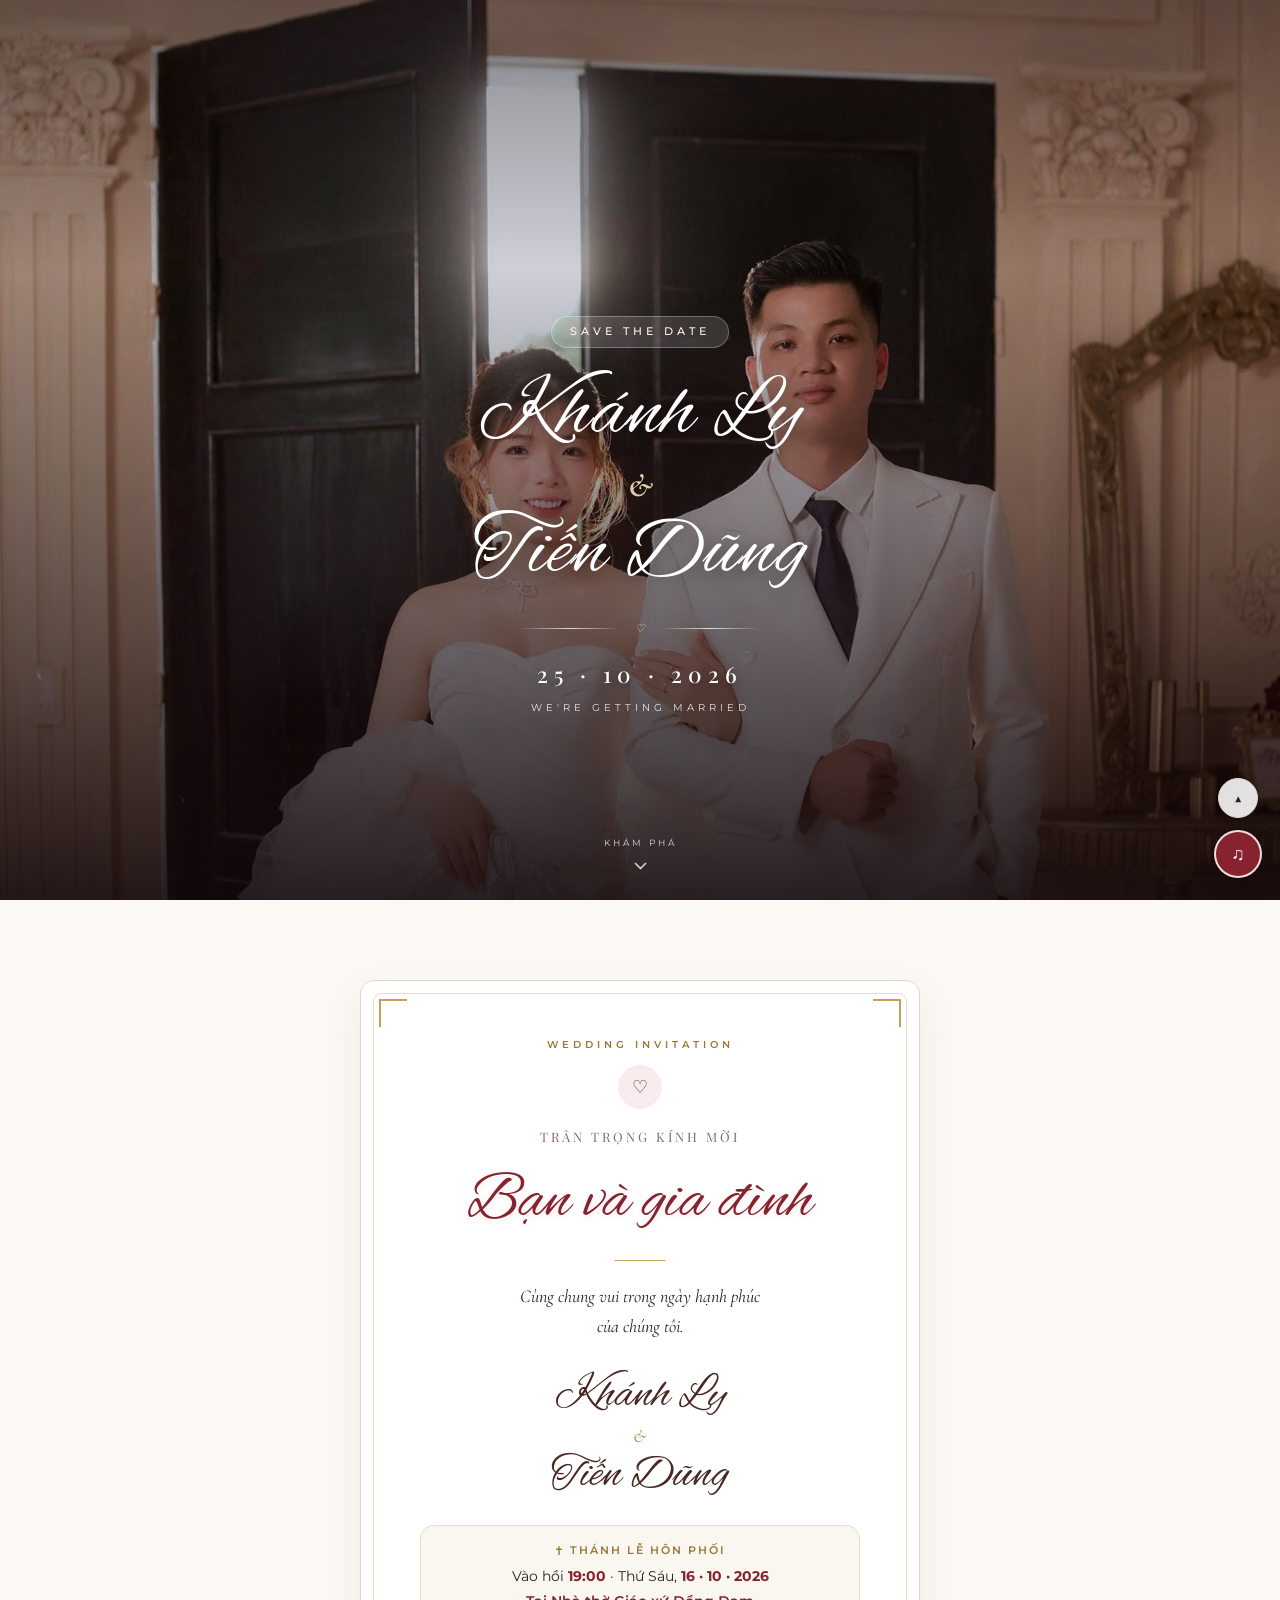
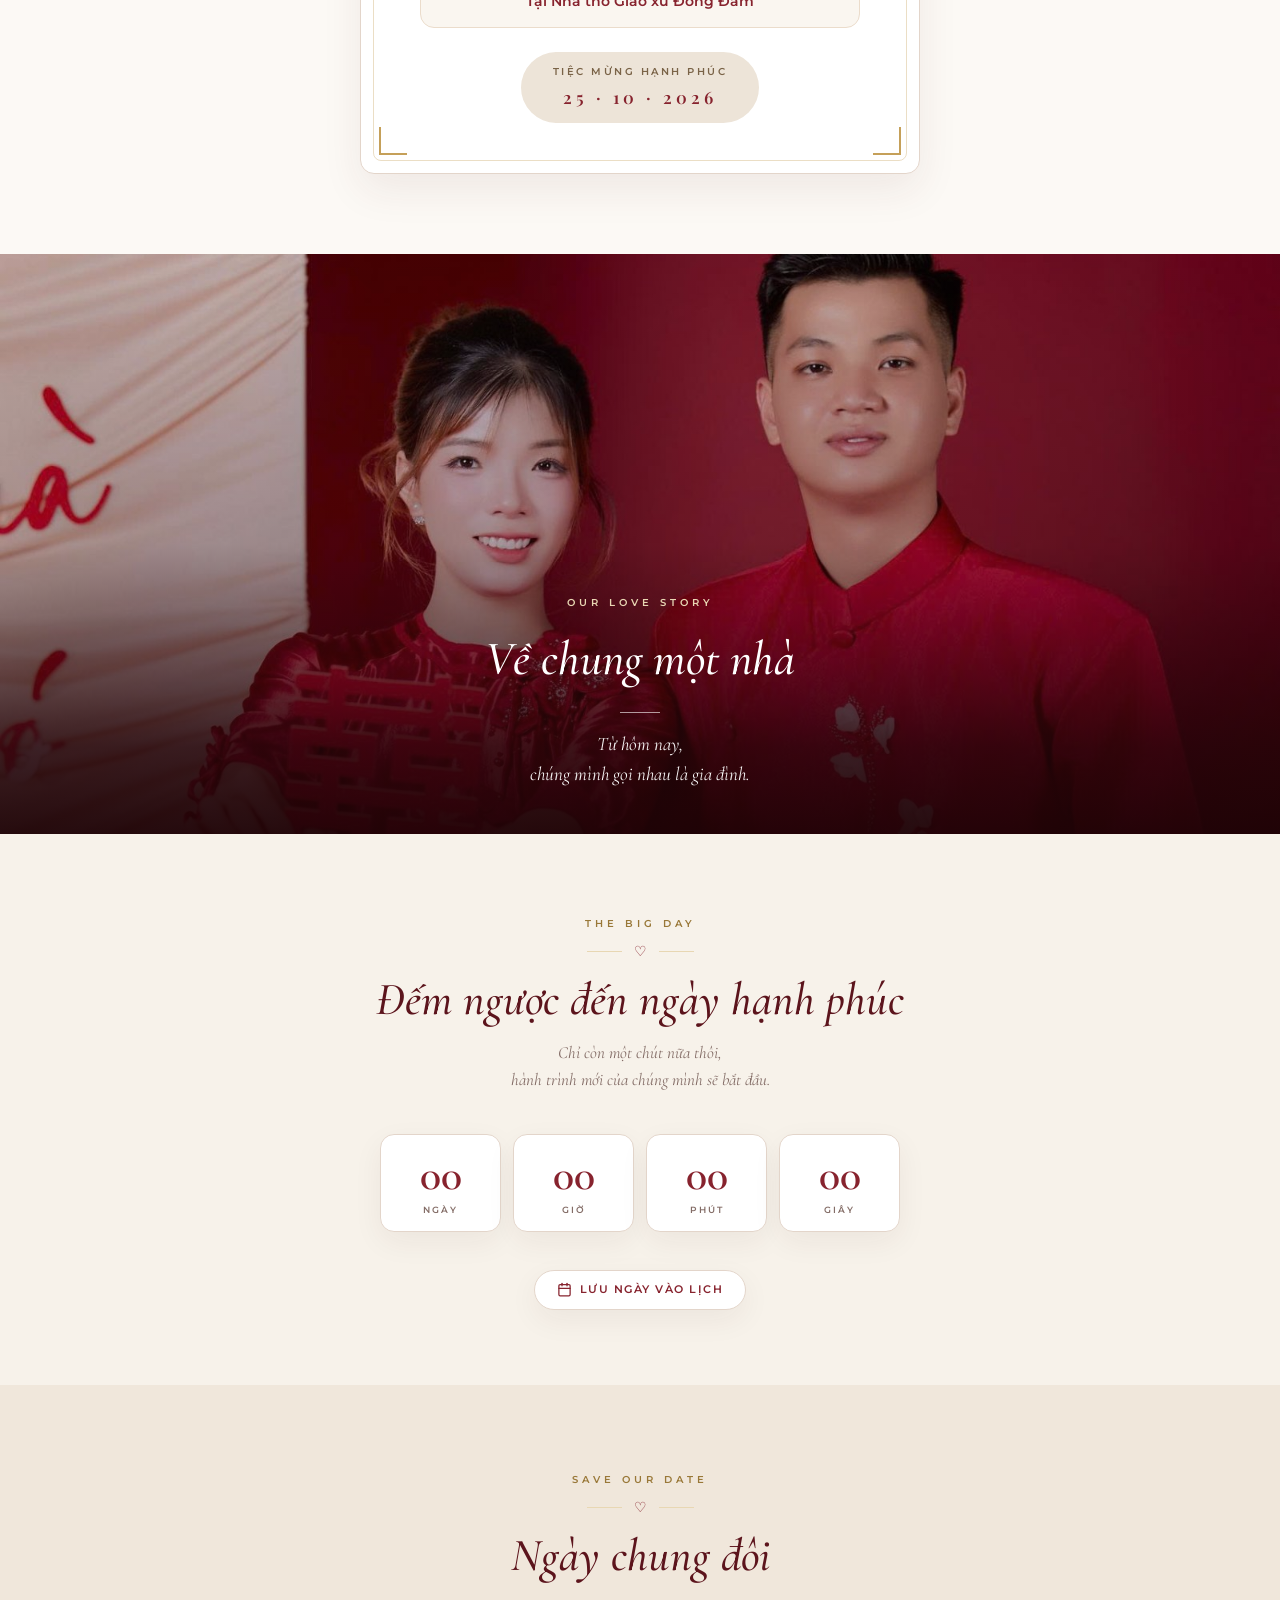
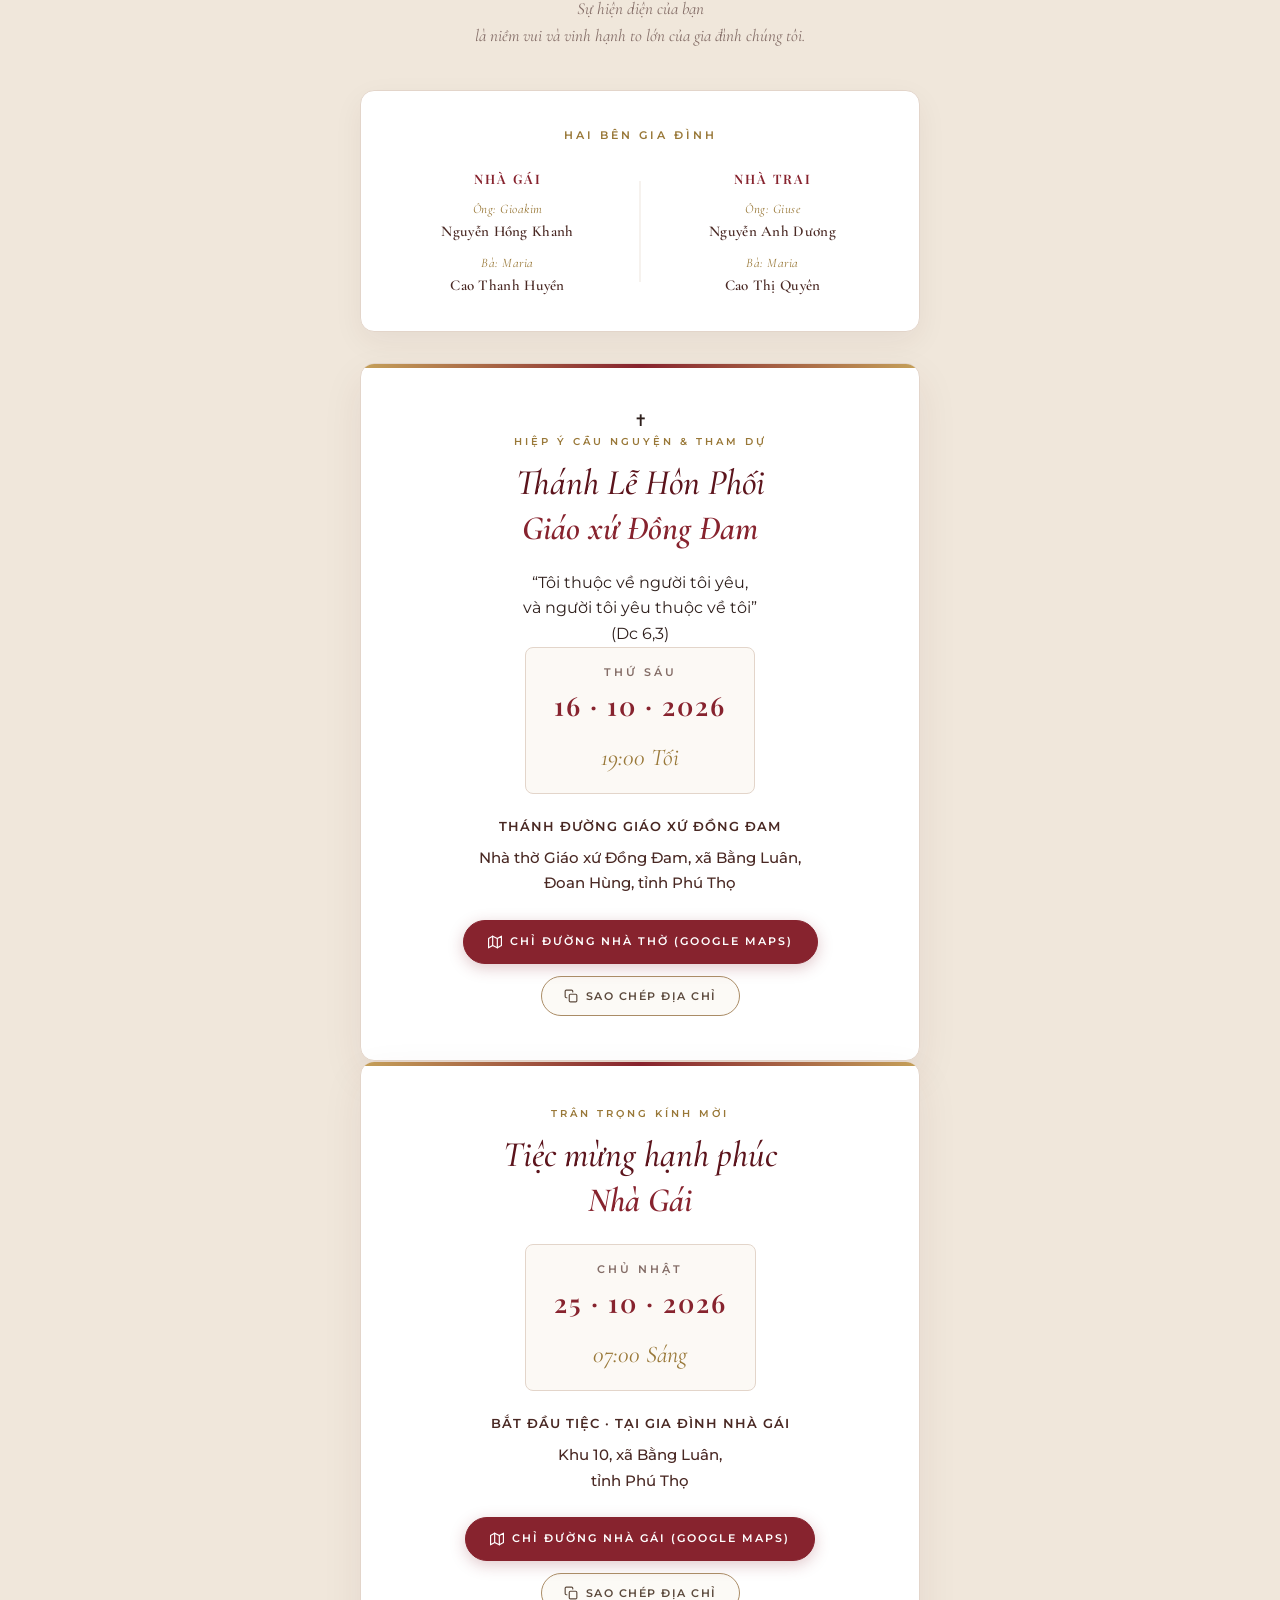
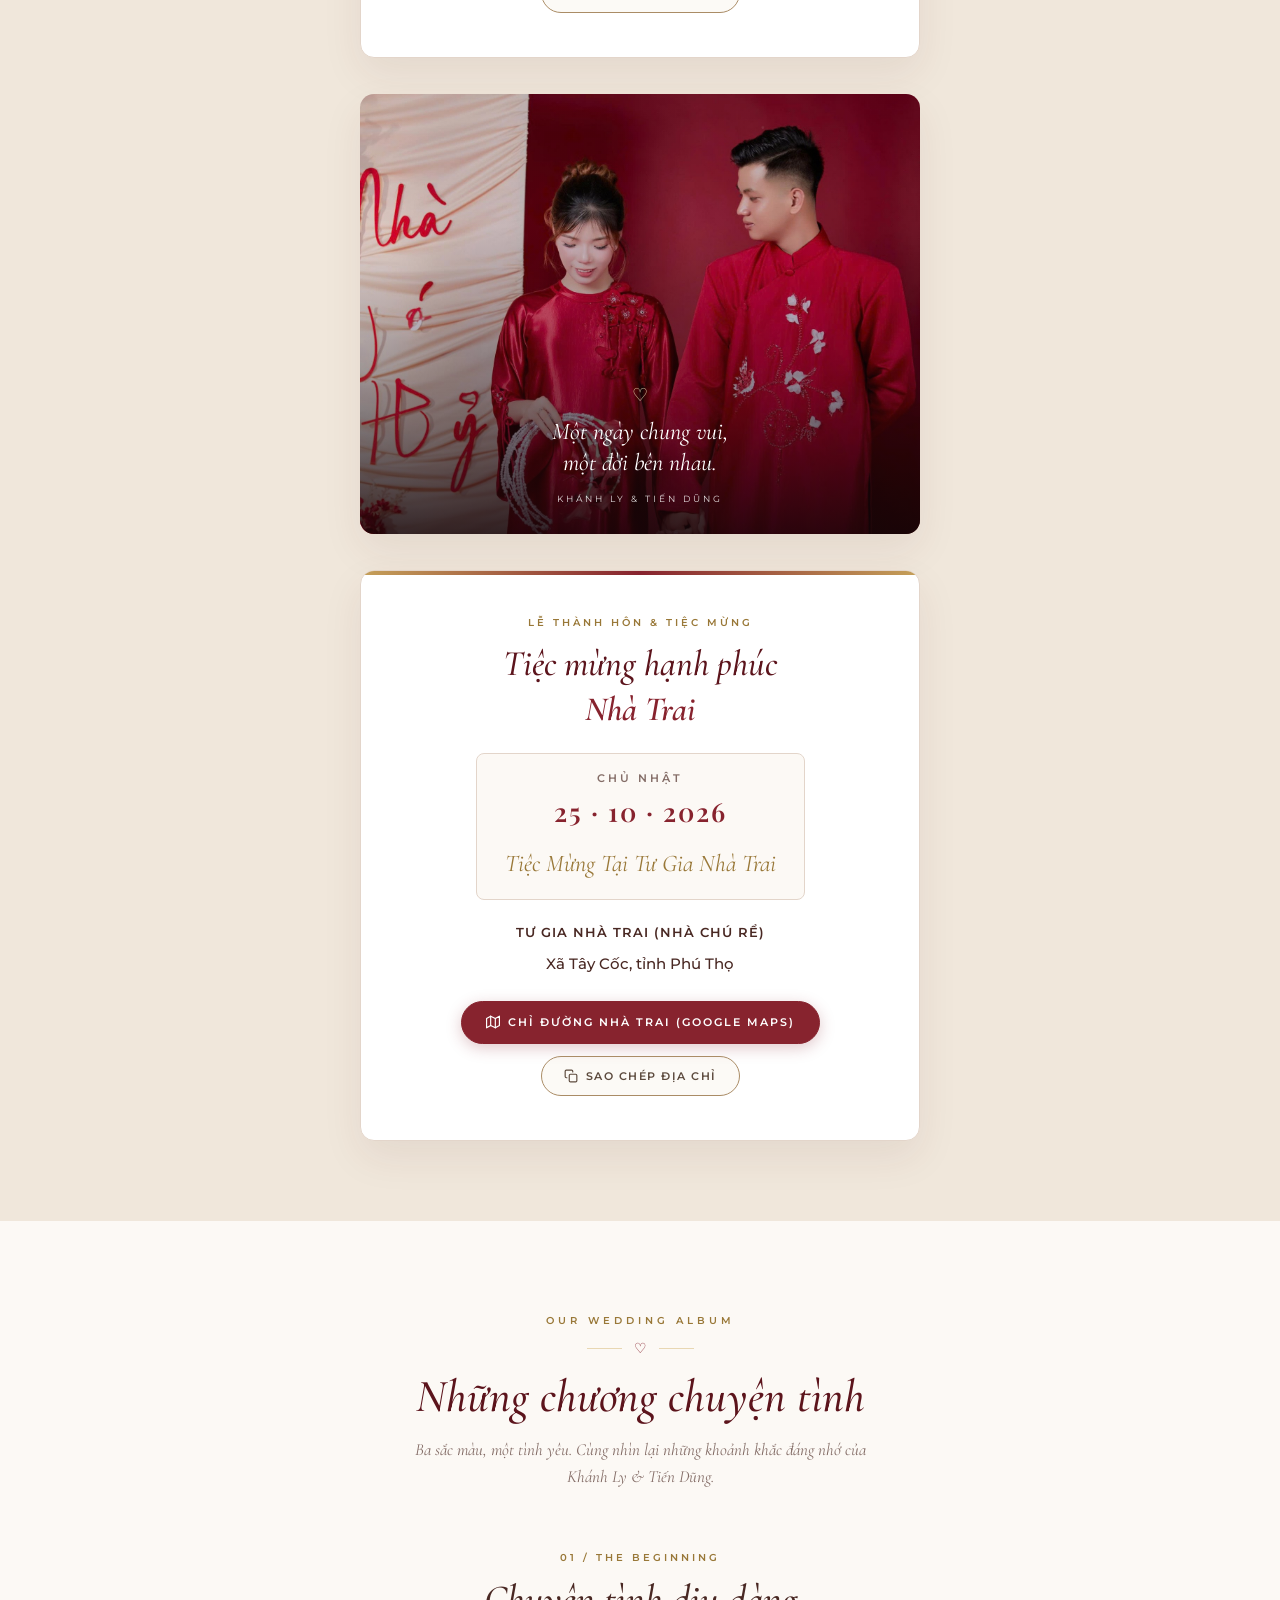
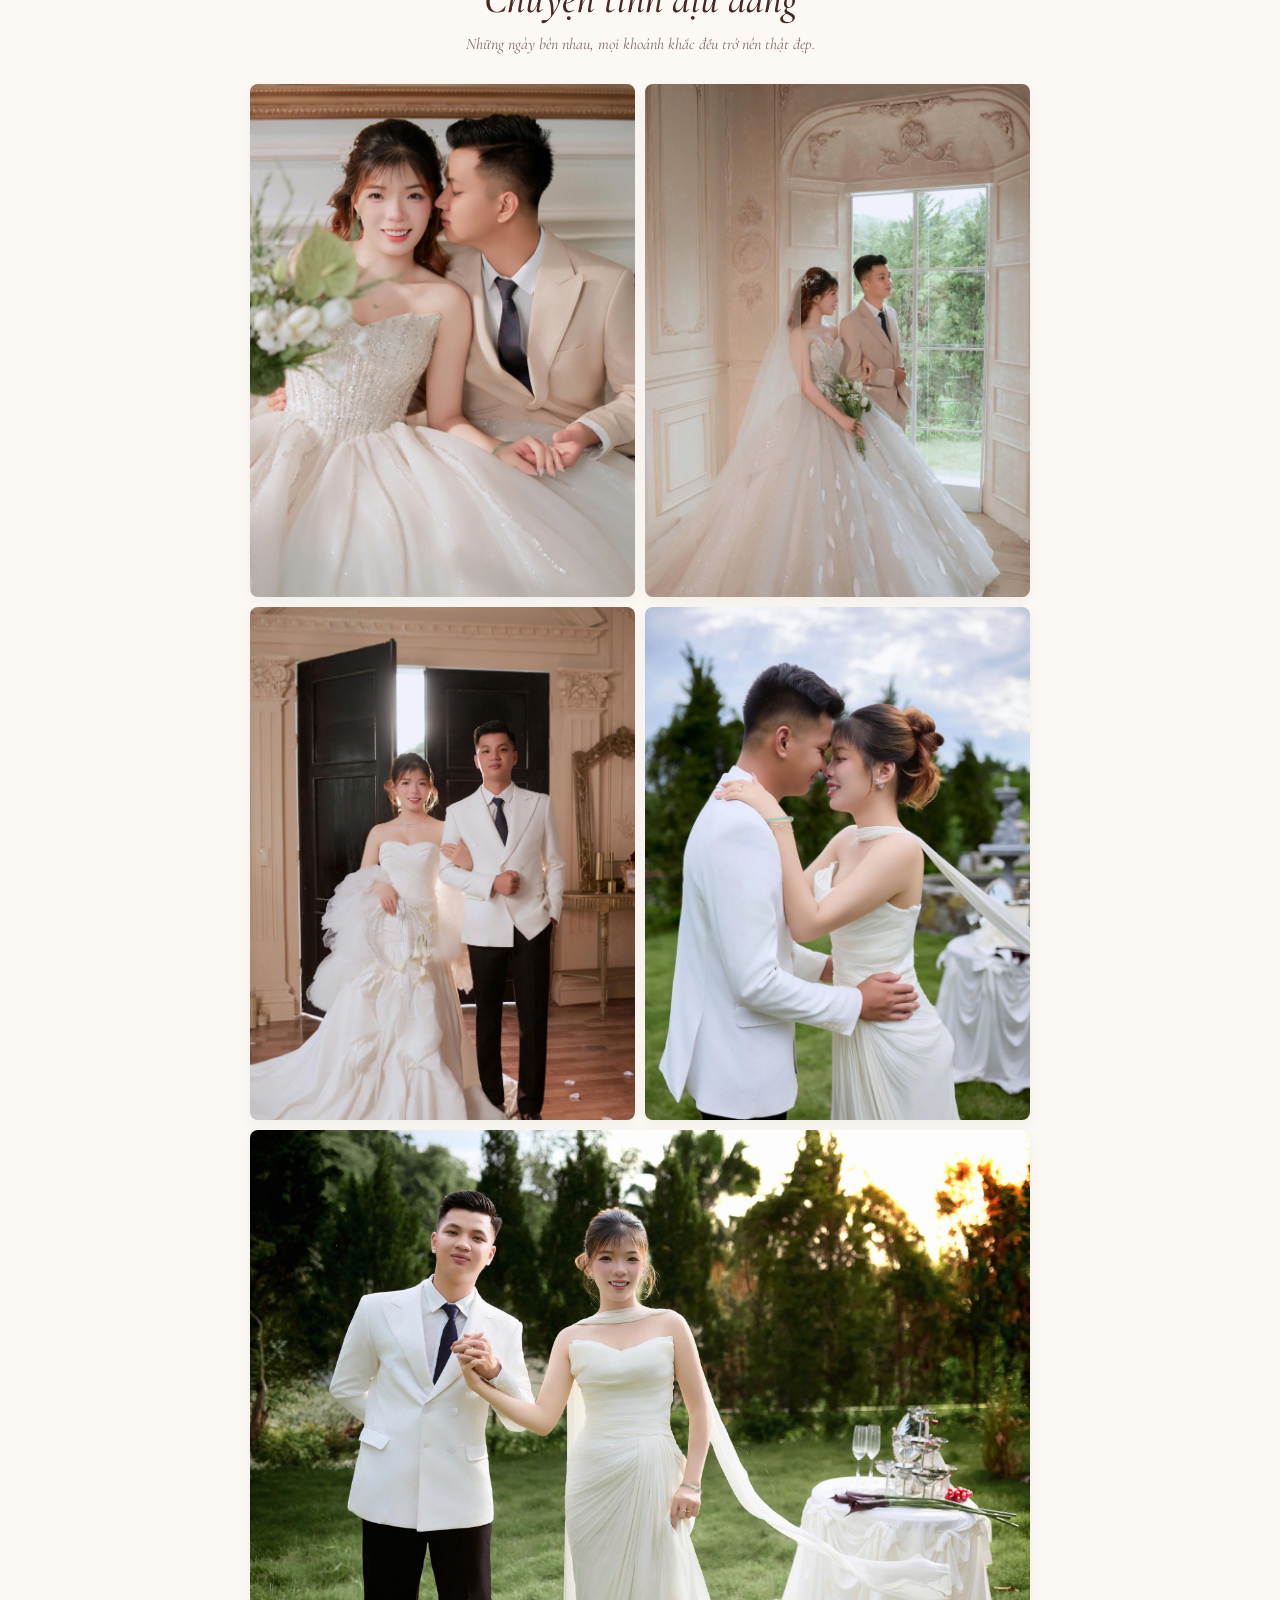
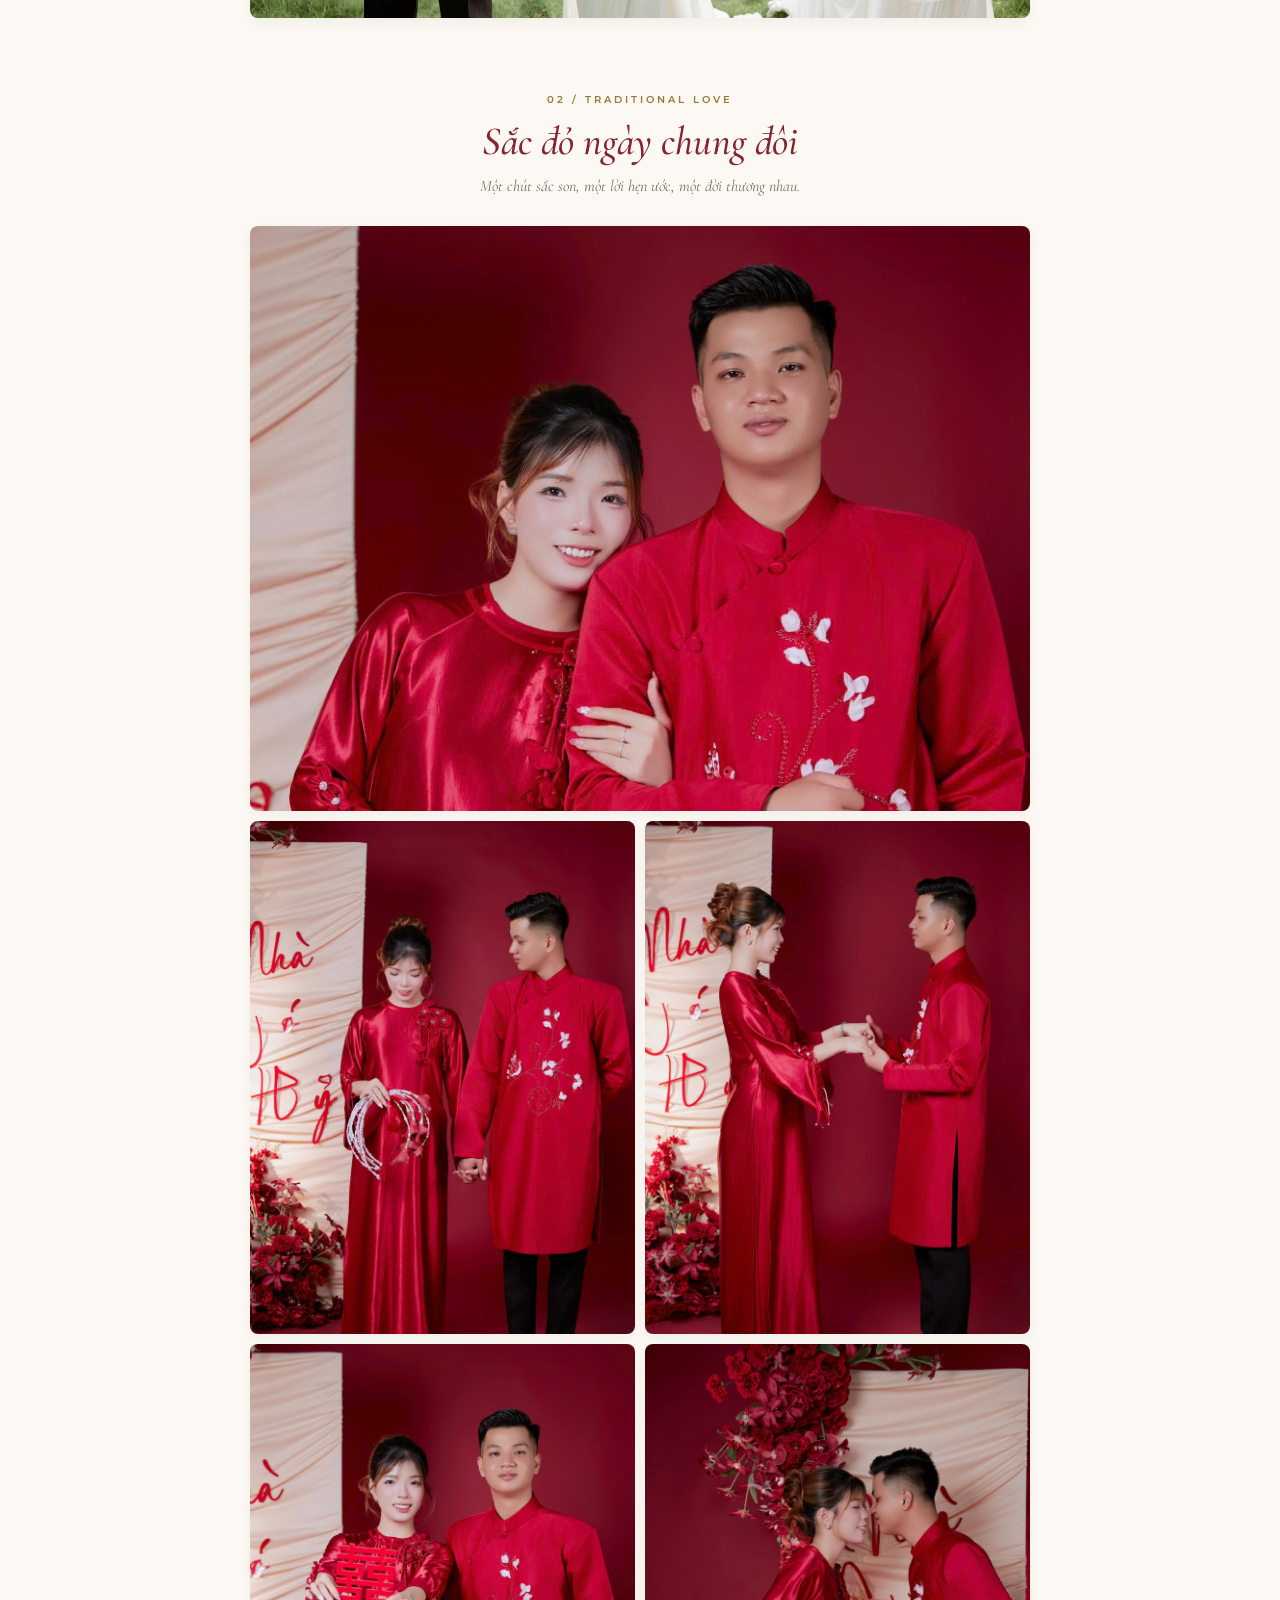
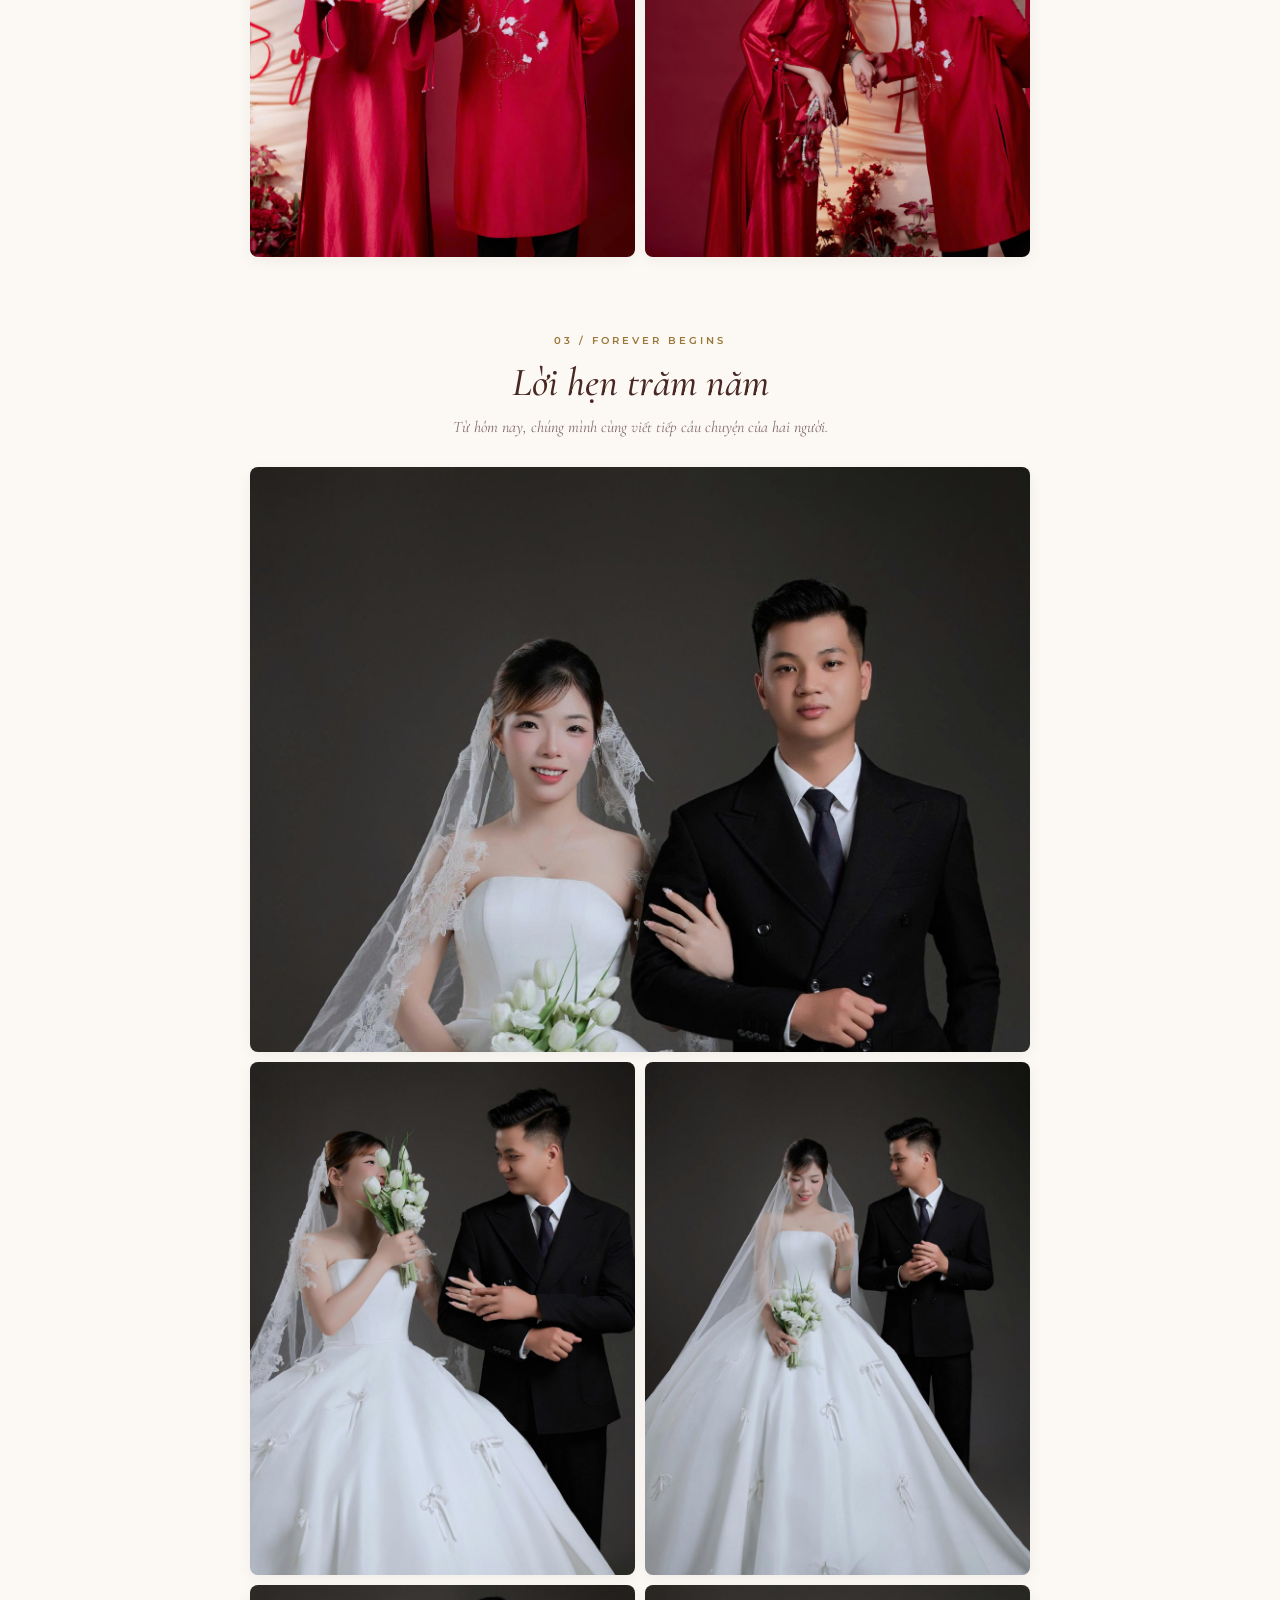
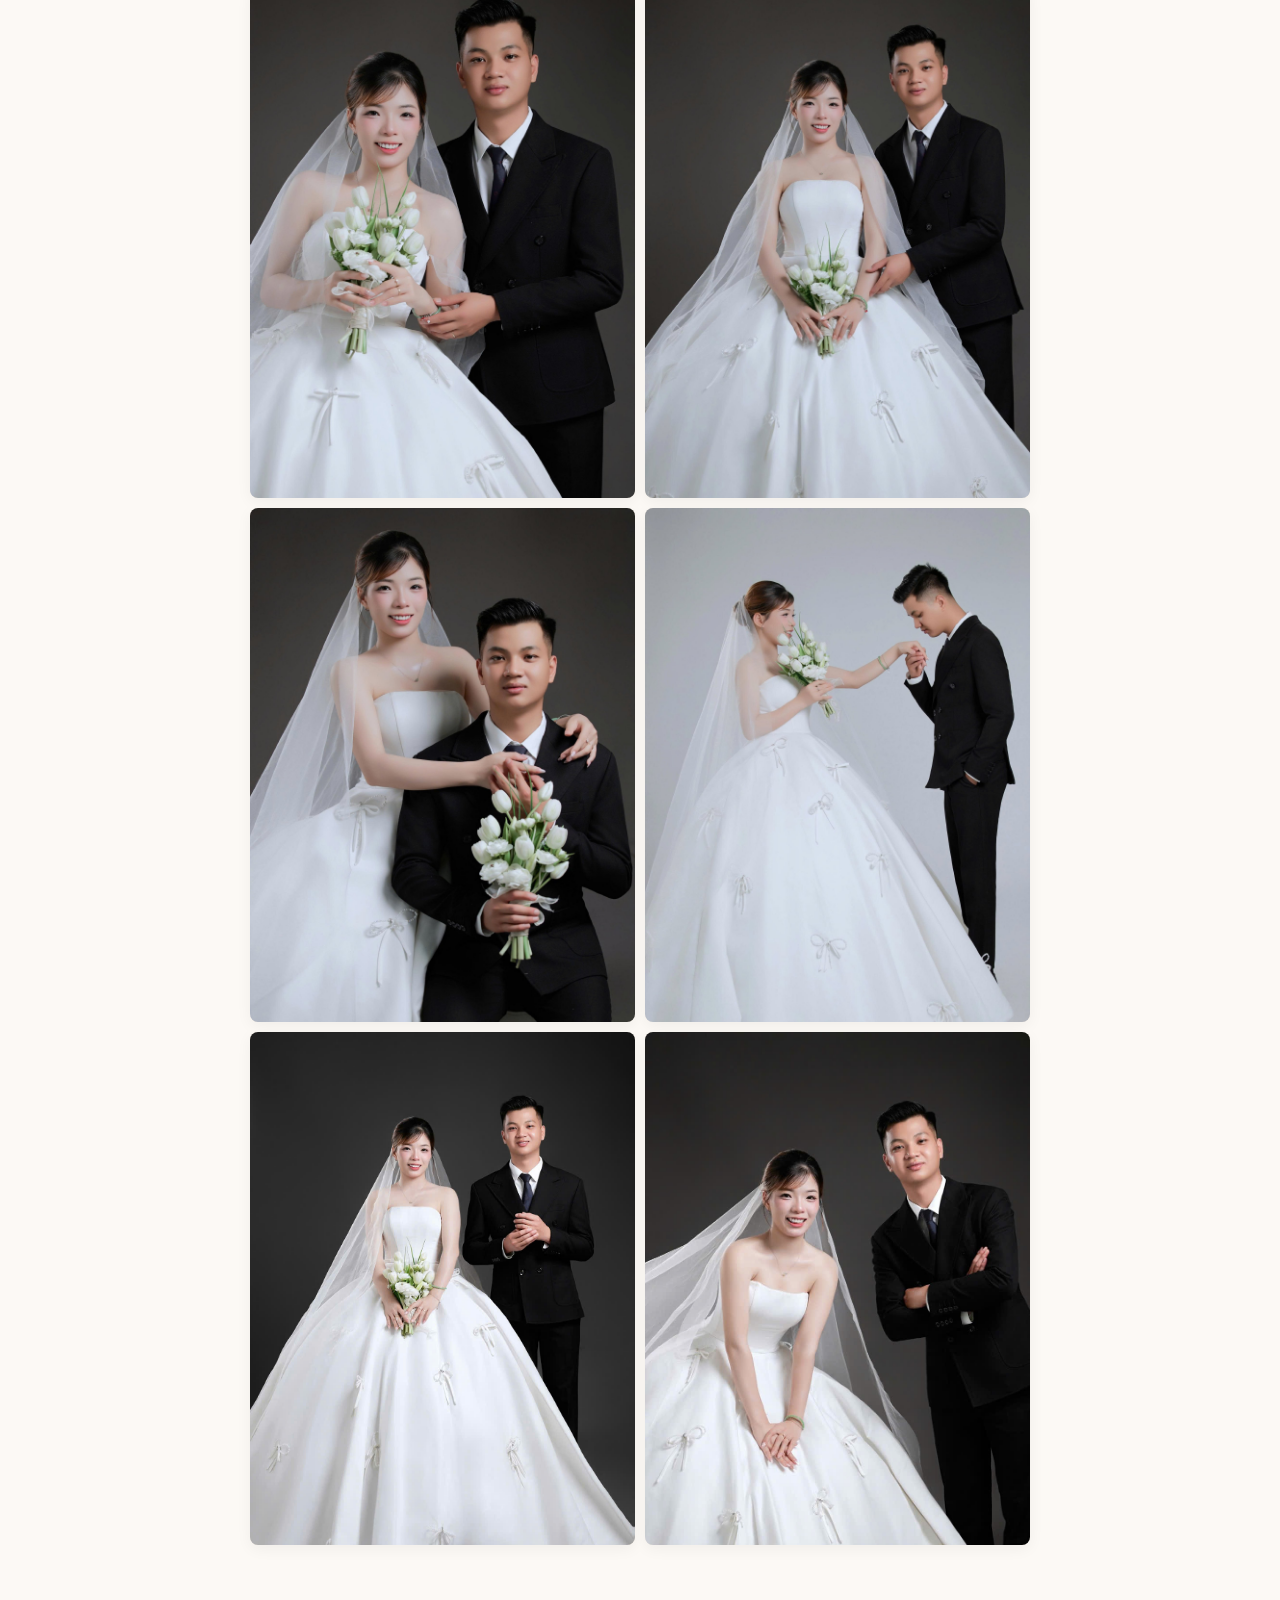
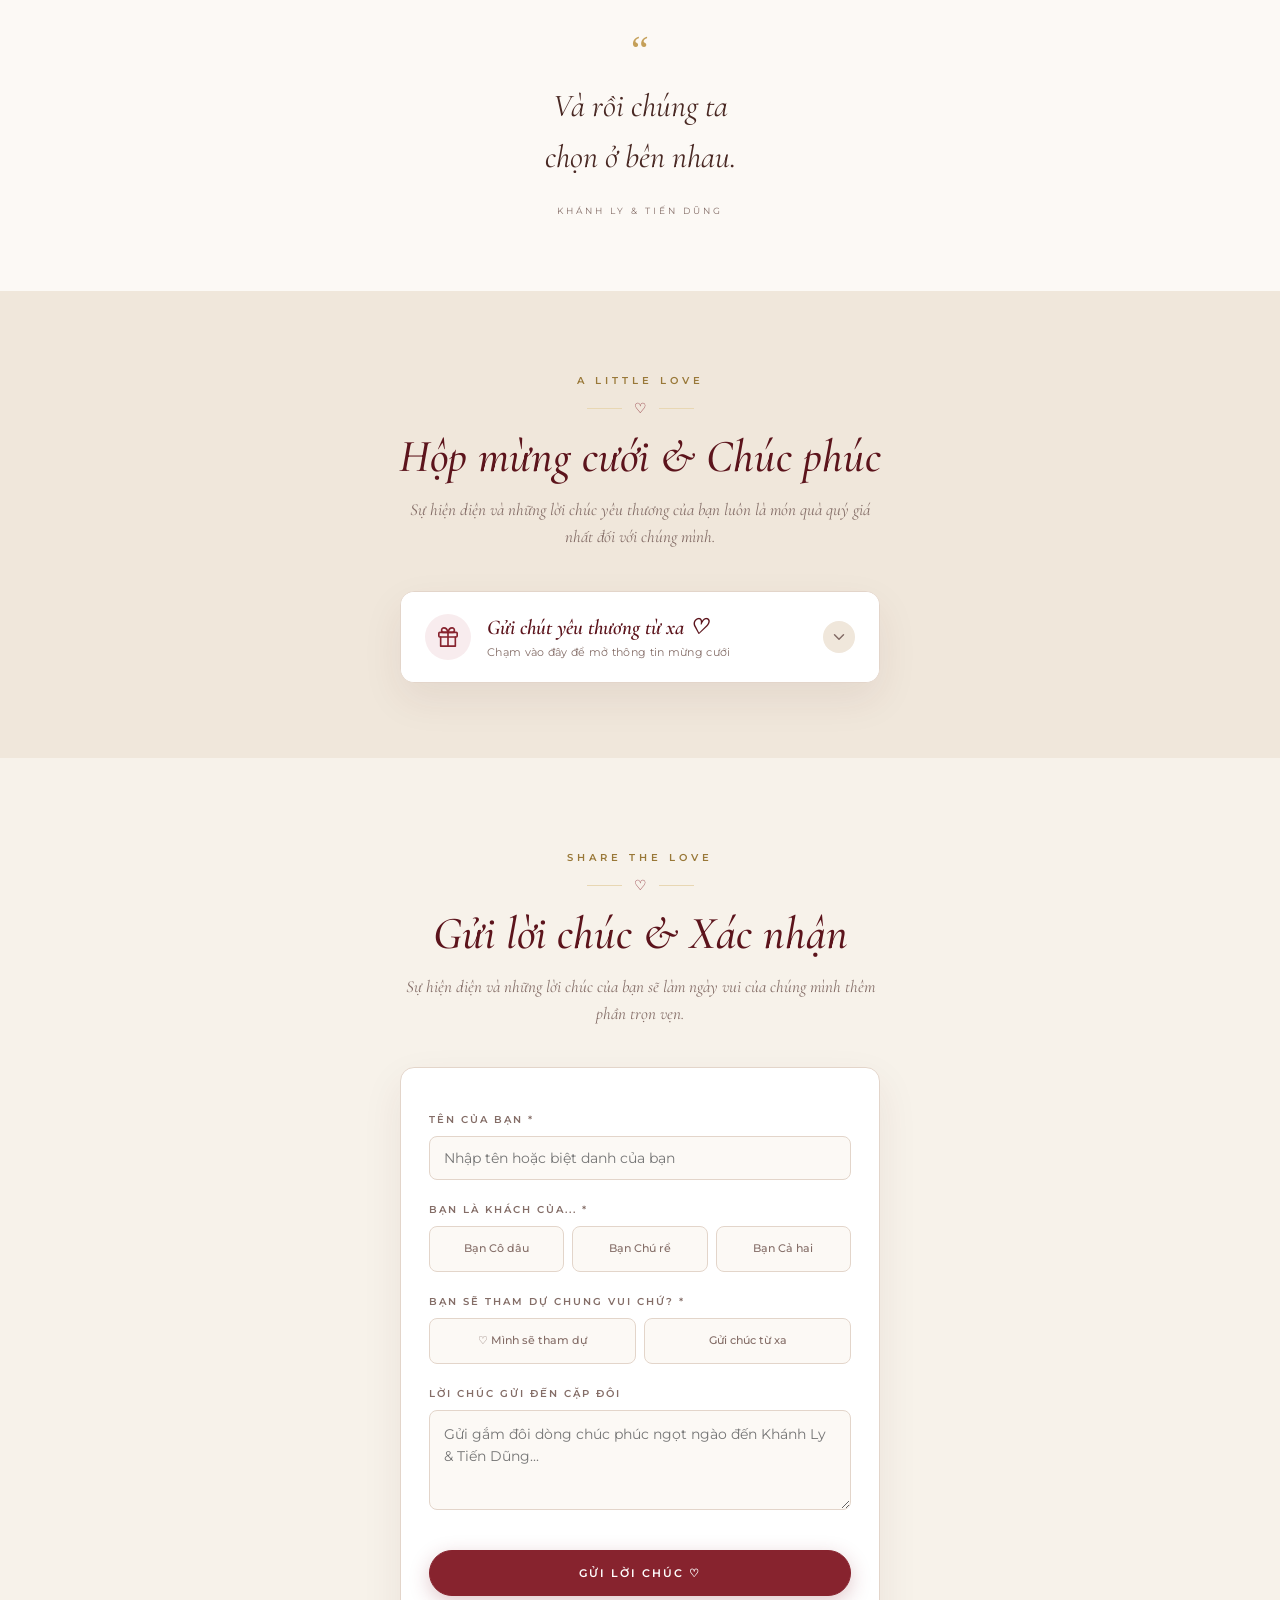
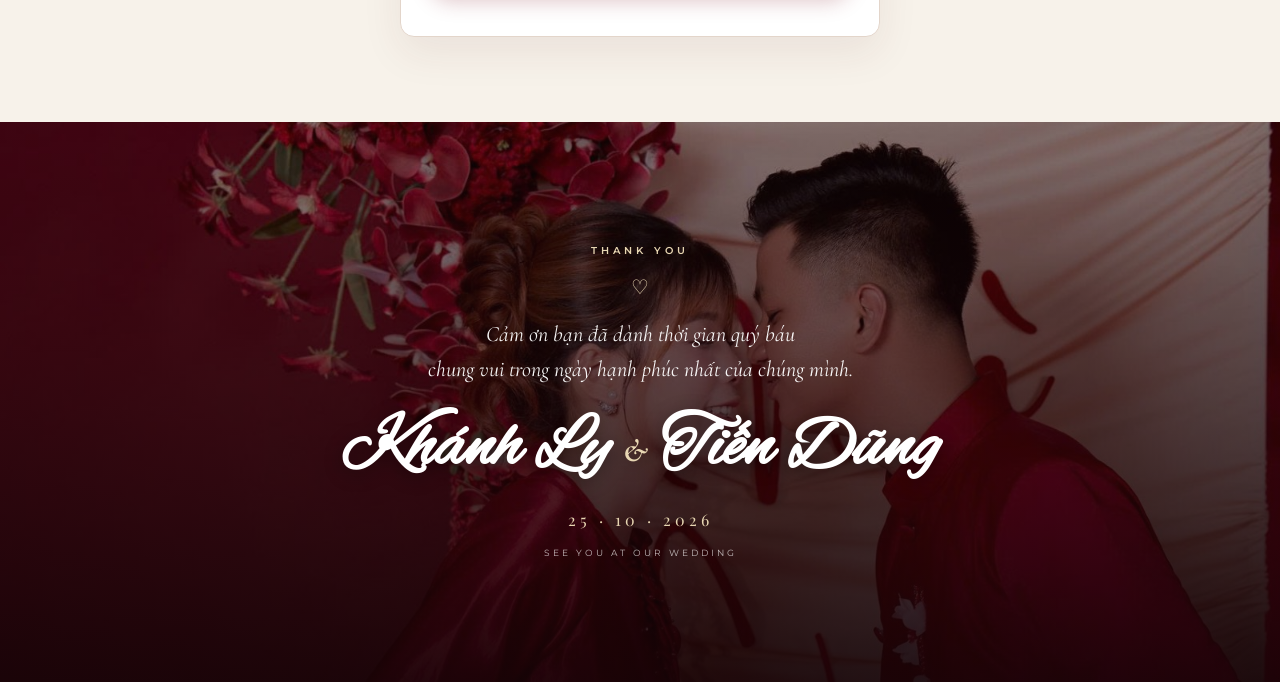
==== index.html @ ce70af1e "Add files via upload" ====
<!DOCTYPE html>
<html lang="vi">
<head>
    <meta charset="UTF-8">
    <meta name="viewport" content="width=device-width, initial-scale=1.0, maximum-scale=5.0"> 
    <title>Khánh Ly &amp; Tiến Dũng | Thiệp Cưới 25.10.2026</title>
    <meta name="description" content="Trân trọng kính mời bạn chung vui cùng Khánh Ly & Tiến Dũng trong ngày trọng đại 25/10/2026.">
    <meta property="og:title" content="Khánh Ly & Tiến Dũng | Thiệp Cưới 25.10.2026">
    <meta property="og:description" content="Trân trọng kính mời bạn chung vui cùng chúng mình trong ngày hạnh phúc.">
    <meta property="og:image" content="Anh/3.jpg">
    <meta name="theme-color" content="#87232e"> 

    <!-- CSS STYLESHEET CHÍNH -->
    <link rel="stylesheet" href="style.css">
</head>
<body>

    <!-- HIỆU ỨNG CÁNH HOA RƠI LÃNG MẠN (CANVAS) -->
    <canvas id="petalsCanvas" class="falling-petals-canvas" aria-hidden="true"></canvas>

    <!-- TOAST THÔNG BÁO TIỆN ÍCH -->
    <div id="toastNotice" class="toast-notice" role="status" aria-live="polite">Đã sao chép!</div>

    <!-- ==========================================================================
         1. MÀN HÌNH MỞ ĐẦU (HERO SECTION)
         ========================================================================== -->
    <section class="hero" id="hero">
        <img src="Anh/3.jpg" alt="Ảnh cưới Khánh Ly và Tiến Dũng" class="hero-image" fetchpriority="high">
        <div class="hero-overlay"></div>

        <div class="hero-content">
            <div class="hero-badge">
                <span>Save The Date</span>
            </div>

            <div class="hero-names">
                <h1>
                    <span class="hero-name">Khánh Ly</span>
                    <span class="hero-ampersand">&amp;</span>
                    <span class="hero-name">Tiến Dũng</span>
                </h1>
            </div>

            <div class="hero-divider">
                <span></span>
                <i>♡</i>
                <span></span>
            </div>

            <div class="hero-date-block">
                <p class="hero-date">25 · 10 · 2026</p>
                <p class="hero-subtext">We're Getting Married</p>
            </div>
        </div>

        <a href="#invitation" class="hero-scroll-btn" aria-label="Cuộn xuống xem thiệp mời">
            <span>Khám phá</span>
            <svg class="hero-scroll-arrow" viewBox="0 0 24 24" fill="none" stroke="currentColor" stroke-width="2" stroke-linecap="round" stroke-linejoin="round">
                <polyline points="6 9 12 15 18 9"></polyline>
            </svg>
        </a>
    </section>

    <!-- ==========================================================================
         2. PHẦN THIỆP MỜI CÁ NHÂN (INVITATION SECTION)
         ========================================================================== -->
    <section class="invitation-section" id="invitation">
        <div class="container-sm">
            <div class="invitation-card reveal">
                <!-- Họa tiết góc thiệp cổ điển -->
                <div class="card-corner card-corner-tl"></div>
                <div class="card-corner card-corner-tr"></div>
                <div class="card-corner card-corner-bl"></div>
                <div class="card-corner card-corner-br"></div>

                <p class="invitation-pretitle">WEDDING INVITATION</p>

                <div class="invitation-seal" aria-hidden="true">
                    <span>♡</span>
                </div>

                <p class="invitation-salute">TRÂN TRỌNG KÍNH MỜI</p>

                <!-- Tên khách tự động cập nhật qua tham số ?guest=... -->
                <h2 class="guest-name" id="guestName">Bạn và gia đình</h2>

                <div class="invitation-line"></div>

                <p class="invitation-message">
                    Cùng chung vui trong ngày hạnh phúc<br>của chúng tôi.
                </p>

                <div class="invitation-couple"> 
                    <h3 class="invitation-couple-names">
                        <span class="couple-name">Khánh Ly</span>
                        <span class="couple-amp">&amp;</span>
                        <span class="couple-name">Tiến Dũng</span>
                    </h3>
                </div>

                <!-- THÔNG TIN THÁNH LỄ HÔN PHỐI TRÊN THIỆP MỜI -->
                <div class="invitation-sacrament-card">
                    <div class="sacrament-card-badge">
                        <span class="sacrament-card-cross">✝</span>
                        <span class="sacrament-card-tag">THÁNH LỄ HÔN PHỐI</span>
                    </div>
                    <p class="sacrament-card-time">
                        Vào hồi <strong>19:00</strong> · Thứ Sáu, <strong>16 · 10 · 2026</strong>
                    </p>
                    <p class="sacrament-card-church">
                        Tại Nhà thờ Giáo xứ Đồng Đam
                    </p>
                </div>

                <div class="invitation-date-badge">
                    <span class="date-badge-label">TIỆC MỪNG HẠNH PHÚC</span>
                    <strong class="date-badge-num">25 · 10 · 2026</strong>
                </div>
            </div>
        </div>
    </section>

    <!-- ==========================================================================
         3. ẢNH ÁO DÀI ĐỎ (LOVE STORY BANNER)
         ========================================================================== -->
    <section class="love-photo-section">
        <img src="Anh/9.jpg" alt="Khánh Ly và Tiến Dũng trong trang phục áo dài truyền thống" class="love-photo-img" loading="lazy">
        <div class="love-photo-gradient"></div>

        <div class="love-photo-card reveal">
            <p class="love-tag">OUR LOVE STORY</p>
            <h2>Về chung một nhà</h2>
            <div class="love-quote-line"></div>
            <p class="love-quote-text">
                Từ hôm nay,<br>chúng mình gọi nhau là gia đình.
            </p>
        </div>
    </section>

    <!-- ==========================================================================
         4. ĐẾM NGƯỢC NGÀY CƯỚI (COUNTDOWN SECTION)
         ========================================================================== -->
    <section class="countdown-section">
        <div class="container-sm">
            <div class="section-header reveal">
                <span class="section-tag">THE BIG DAY</span>
                <div class="section-icon"><span>♡</span></div>
                <h2 class="section-title section-title--nowrap">Đếm ngược đến ngày hạnh phúc</h2>
                <p class="section-desc section-desc--nowrap">
                    Chỉ còn một chút nữa thôi,<br>hành trình mới của chúng mình sẽ bắt đầu.
                </p>
            </div>

            <!-- 4 Ô ĐẾM NGƯỢC -->
            <div class="countdown-grid reveal">
                <div class="countdown-box">
                    <span class="countdown-num" id="days">00</span>
                    <span class="countdown-label">NGÀY</span>
                </div>
                <div class="countdown-box">
                    <span class="countdown-num" id="hours">00</span>
                    <span class="countdown-label">GIỜ</span>
                </div>
                <div class="countdown-box">
                    <span class="countdown-num" id="minutes">00</span>
                    <span class="countdown-label">PHÚT</span>
                </div>
                <div class="countdown-box">
                    <span class="countdown-num" id="seconds">00</span>
                    <span class="countdown-label">GIÂY</span>
                </div>
            </div>

            <!-- Nút thêm vào Google Calendar -->
            <div class="reveal" style="text-align: center;">
                <a href="https://calendar.google.com/calendar/render?action=TEMPLATE&text=L%E1%BB%85+C%C6%B0%E1%BB%9Bi+Kh%C3%A1nh+Ly+%26+Ti%E1%BA%BFn+D%C5%A9ng&dates=20261025T000000Z/20261025T060000Z&details=Ti%E1%BB%87c+m%E1%BB%ABng+h%E1%BA%A1nh+ph%C3%BAc+Kh%C3%A1nh+Ly+%26+Ti%E1%BA%BFn+D%C5%A9ng&location=Khu+B%E1%BA%B1ng+Lu%C3%A2n%2C+x%C3%A3+B%E1%BA%B1ng+Lu%C3%A2n%2C+t%E1%BB%89nh+Ph%C3%BA+Th%E1%BB%8D"
                   target="_blank" rel="noopener noreferrer" class="btn-calendar">
                    <svg width="15" height="15" viewBox="0 0 24 24" fill="none" stroke="currentColor" stroke-width="2" stroke-linecap="round" stroke-linejoin="round">
                        <rect x="3" y="4" width="18" height="18" rx="2" ry="2"></rect>
                        <line x1="16" y1="2" x2="16" y2="6"></line>
                        <line x1="8" y1="2" x2="8" y2="6"></line>
                        <line x1="3" y1="10" x2="21" y2="10"></line>
                    </svg>
                    <span>Lưu ngày vào lịch</span>
                </a>
            </div>
        </div>
    </section>

    <!-- ==========================================================================
         5. NGÀY CHUNG ĐÔI - THÔNG TIN GIA ĐÌNH & TIỆC CƯỚI
         ========================================================================== -->
    <section class="wedding-events-section" id="events">
        <div class="container-sm">
            <div class="section-header reveal">
                <span class="section-tag">SAVE OUR DATE</span>
                <div class="section-icon"><span>♡</span></div>
                <h2 class="section-title">Ngày chung đôi</h2>
                <p class="section-desc section-desc--nowrap">
                    Sự hiện diện của bạn<br>là niềm vui và vinh hạnh to lớn của gia đình chúng tôi.
                </p>
            </div>

            <!-- THÔNG TIN HAI BÊN GIA ĐÌNH -->
            <div class="family-card reveal">
                <p class="family-header">HAI BÊN GIA ĐÌNH</p>
                <div class="family-grid">
                    <div class="family-col">
                        <p class="family-side-title">Nhà Gái</p>
                        <div class="family-parents">
                            <div class="family-parent-item">
                                <span class="family-saint-name">Ông: Gioakim</span>
                                <strong class="family-full-name">Nguyễn Hồng Khanh</strong>
                            </div>
                            <div class="family-parent-item">
                                <span class="family-saint-name">Bà: Maria</span>
                                <strong class="family-full-name">Cao Thanh Huyền</strong>
                            </div>
                        </div>
                    </div>
                    <div class="family-col">
                        <p class="family-side-title">Nhà Trai</p>
                        <div class="family-parents">
                            <div class="family-parent-item">
                                <span class="family-saint-name">Ông: Giuse</span>
                                <strong class="family-full-name">Nguyễn Anh Dương</strong>
                            </div>
                            <div class="family-parent-item">
                                <span class="family-saint-name">Bà: Maria</span>
                                <strong class="family-full-name">Cao Thị Quyên</strong>
                            </div>
                        </div>
                    </div>
                </div>
            </div>

            <!-- THÁNH LỄ HÔN PHỐI (LÃNH NHẬN BÍ TÍCH HÔN PHỐI TẠI THÁNH ĐƯỜNG) -->
            <div class="ceremony-card ceremony-card--church reveal">
                <div class="church-cross-badge" aria-hidden="true">✝</div>
                <p class="ceremony-invitation-tag">HIỆP Ý CẦU NGUYỆN &amp; THAM DỰ</p>
                <h3 class="ceremony-heading">
                    <span class="ceremony-heading-main">Thánh Lễ Hôn Phối</span>
                    <span class="ceremony-heading-side">Giáo xứ Đồng Đam</span>
                </h3>

                <!-- CÂU KINH THÁNH NỔI BẬT -->
                <div class="church-scripture-quote">
                    <p class="church-scripture-verse">“Tôi thuộc về người tôi yêu,<br>và người tôi yêu thuộc về tôi”</p>
                    <span class="church-scripture-ref">(Dc 6,3)</span>
                </div>

                <div class="ceremony-datetime-badge ceremony-datetime-badge--gold">
                    <span class="ceremony-weekday">Thứ Sáu</span>
                    <strong class="ceremony-full-date">16 · 10 · 2026</strong>
                    <span class="ceremony-time-badge">19:00 Tối</span>
                </div>

                <p class="ceremony-location-label">THÁNH ĐƯỜNG GIÁO XỨ ĐỒNG ĐAM</p>
                <p class="ceremony-address-text" id="ceremonyChurchAddress">
                    <span>Nhà thờ Giáo xứ Đồng Đam, xã Bằng Luân,</span>
                    <span>Đoan Hùng, tỉnh Phú Thọ</span>
                </p>

                <div class="ceremony-actions">
                    <a href="https://www.google.com/maps/search/?api=1&query=Nh%C3%A0+th%E1%BB%9D+Gi%C3%A1o+x%E1%BB%A9+%C4%90%E1%BB%93ng+%C4%90am%2C+B%E1%BA%B1ng+Lu%C3%A2n%2C+%C4%90oan+H%C3%B9ng%2C+Ph%C3%BA+Th%E1%BB%8D" target="_blank" rel="noopener noreferrer" class="btn-primary btn-church">
                        <svg width="14" height="14" viewBox="0 0 24 24" fill="none" stroke="currentColor" stroke-width="2" stroke-linecap="round" stroke-linejoin="round">
                            <polygon points="1 6 1 22 8 18 16 22 23 18 23 2 16 6 8 2 1 6"></polygon>
                            <line x1="8" y1="2" x2="8" y2="18"></line>
                            <line x1="16" y1="6" x2="16" y2="22"></line>
                        </svg>
                        <span>Chỉ đường Nhà thờ (Google Maps)</span>
                    </a>
                    <button type="button" class="btn-secondary" id="copyAddressChurchBtn">
                        <svg width="14" height="14" viewBox="0 0 24 24" fill="none" stroke="currentColor" stroke-width="2" stroke-linecap="round" stroke-linejoin="round">
                            <rect x="9" y="9" width="13" height="13" rx="2" ry="2"></rect>
                            <path d="M5 15H4a2 2 0 0 1-2-2V4a2 2 0 0 1 2-2h9a2 2 0 0 1 2 2v1"></path>
                        </svg>
                        <span>Sao chép địa chỉ</span>
                    </button>
                </div>
            </div>

            <!-- TIỆC CƯỚI TẠI NHÀ GÁI -->
            <div class="ceremony-card reveal">
                <p class="ceremony-invitation-tag">TRÂN TRỌNG KÍNH MỜI</p>
                <h3 class="ceremony-heading">
                    <span class="ceremony-heading-main">Tiệc mừng hạnh phúc</span>
                    <span class="ceremony-heading-side">Nhà Gái</span>
                </h3>

                <div class="ceremony-datetime-badge">
                    <span class="ceremony-weekday">Chủ Nhật</span>
                    <strong class="ceremony-full-date">25 · 10 · 2026</strong>
                    <span class="ceremony-time-badge">07:00 Sáng</span>
                </div>

                <p class="ceremony-location-label">BẮT ĐẦU TIỆC · TẠI GIA ĐÌNH NHÀ GÁI</p>
                <p class="ceremony-address-text" id="ceremonyBrideAddress">
                    <span>Khu 10, xã Bằng Luân,</span>
                    <span>tỉnh Phú Thọ</span>
                </p>

                <div class="ceremony-actions">
                    <a href="https://maps.app.goo.gl/4daUHmaynHPbrW5w7" target="_blank" rel="noopener noreferrer" class="btn-primary">
                        <svg width="14" height="14" viewBox="0 0 24 24" fill="none" stroke="currentColor" stroke-width="2" stroke-linecap="round" stroke-linejoin="round">
                            <polygon points="1 6 1 22 8 18 16 22 23 18 23 2 16 6 8 2 1 6"></polygon>
                            <line x1="8" y1="2" x2="8" y2="18"></line>
                            <line x1="16" y1="6" x2="16" y2="22"></line>
                        </svg>
                        <span>Chỉ đường Nhà Gái (Google Maps)</span>
                    </a>
                    <button type="button" class="btn-secondary" id="copyAddressBrideBtn">
                        <svg width="14" height="14" viewBox="0 0 24 24" fill="none" stroke="currentColor" stroke-width="2" stroke-linecap="round" stroke-linejoin="round">
                            <rect x="9" y="9" width="13" height="13" rx="2" ry="2"></rect>
                            <path d="M5 15H4a2 2 0 0 1-2-2V4a2 2 0 0 1 2-2h9a2 2 0 0 1 2 2v1"></path>
                        </svg>
                        <span>Sao chép địa chỉ</span>
                    </button>
                </div>
            </div>

            <!-- ẢNH CHUYỂN CẢNH TRANG NHÃ (RƯỚC DÂU VỀ CHUNG ĐÔI) -->
            <div class="ceremony-interlude reveal">
                <img src="Anh/7.jpg" alt="Khánh Ly và Tiến Dũng" class="ceremony-interlude-img" loading="lazy">
                <div class="ceremony-interlude-overlay"></div>
                <div class="ceremony-interlude-text">
                    <span>♡</span>
                    <p>Một ngày chung vui,<br>một đời bên nhau.</p>
                    <small>Khánh Ly &amp; Tiến Dũng</small>
                </div>
            </div>

            <!-- TIỆC CƯỚI TẠI NHÀ TRAI (NHÀ CHÚ RỂ) -->
            <div class="ceremony-card ceremony-card--groom reveal">
                <p class="ceremony-invitation-tag">LỄ THÀNH HÔN &amp; TIỆC MỪNG</p>
                <h3 class="ceremony-heading">
                    <span class="ceremony-heading-main">Tiệc mừng hạnh phúc</span>
                    <span class="ceremony-heading-side">Nhà Trai</span>
                </h3>

                <div class="ceremony-datetime-badge">
                    <span class="ceremony-weekday">Chủ Nhật</span>
                    <strong class="ceremony-full-date">25 · 10 · 2026</strong>
                    <span class="ceremony-time-badge">Tiệc Mừng Tại Tư Gia Nhà Trai</span>
                </div>

                <p class="ceremony-location-label">TƯ GIA NHÀ TRAI (NHÀ CHÚ RỂ)</p>
                <p class="ceremony-address-text" id="ceremonyGroomAddress">
                    <span>Xã Tây Cốc, tỉnh Phú Thọ</span>
                </p>

                <div class="ceremony-actions">
                    <a href="https://maps.app.goo.gl/FfEqseXA5Qq5gww38" target="_blank" rel="noopener noreferrer" class="btn-primary">
                        <svg width="14" height="14" viewBox="0 0 24 24" fill="none" stroke="currentColor" stroke-width="2" stroke-linecap="round" stroke-linejoin="round">
                            <polygon points="1 6 1 22 8 18 16 22 23 18 23 2 16 6 8 2 1 6"></polygon>
                            <line x1="8" y1="2" x2="8" y2="18"></line>
                            <line x1="16" y1="6" x2="16" y2="22"></line>
                        </svg>
                        <span>Chỉ đường Nhà Trai (Google Maps)</span>
                    </a>
                    <button type="button" class="btn-secondary" id="copyAddressGroomBtn">
                        <svg width="14" height="14" viewBox="0 0 24 24" fill="none" stroke="currentColor" stroke-width="2" stroke-linecap="round" stroke-linejoin="round">
                            <rect x="9" y="9" width="13" height="13" rx="2" ry="2"></rect>
                            <path d="M5 15H4a2 2 0 0 1-2-2V4a2 2 0 0 1 2-2h9a2 2 0 0 1 2 2v1"></path>
                        </svg>
                        <span>Sao chép địa chỉ</span>
                    </button>
                </div>
            </div>
        </div>
    </section>

    <!-- ==========================================================================
         6. ALBUM ẢNH CƯỚI (WEDDING GALLERY)
         ========================================================================== -->
    <section class="wedding-gallery" id="album-anh" aria-label="Album ảnh cưới theo 3 chương">
        <div class="section-header reveal">
            <span class="section-tag">OUR WEDDING ALBUM</span>
            <div class="section-icon"><span>♡</span></div>
            <h2 class="section-title">Những chương chuyện tình</h2>
            <p class="section-desc">
                Ba sắc màu, một tình yêu. Cùng nhìn lại những khoảnh khắc đáng nhớ của Khánh Ly &amp; Tiến Dũng.
            </p>
        </div>

        <!-- CHƯƠNG 1: THE BEGINNING -->
        <div class="story-album story-album--soft reveal">
            <div class="story-album__heading">
                <span class="story-album__tag">01 / THE BEGINNING</span>
                <h3 class="story-album__title">Chuyện tình dịu dàng</h3>
                <p class="story-album__desc">Những ngày bên nhau, mọi khoảnh khắc đều trở nên thật đẹp.</p>
            </div>
            <div class="story-album__grid">
                <figure class="story-album__photo gallery-item" data-index="0">
                    <img src="Anh/1.jpg" alt="Khánh Ly & Tiến Dũng - Chuyện tình dịu dàng" loading="lazy">
                    <div class="photo-zoom-hint"><span>🔍</span></div>
                </figure>
                <figure class="story-album__photo gallery-item" data-index="1">
                    <img src="Anh/2.jpg" alt="Khánh Ly & Tiến Dũng - Chuyện tình dịu dàng" loading="lazy">
                    <div class="photo-zoom-hint"><span>🔍</span></div>
                </figure>
                <figure class="story-album__photo gallery-item" data-index="2">
                    <img src="Anh/3.jpg" alt="Khánh Ly & Tiến Dũng - Chuyện tình dịu dàng" loading="lazy">
                    <div class="photo-zoom-hint"><span>🔍</span></div>
                </figure>
                <figure class="story-album__photo gallery-item" data-index="3">
                    <img src="Anh/4.jpg" alt="Khánh Ly & Tiến Dũng - Chuyện tình dịu dàng" loading="lazy">
                    <div class="photo-zoom-hint"><span>🔍</span></div>
                </figure>
                <figure class="story-album__photo story-album__photo--landscape gallery-item" data-index="4">
                    <img src="Anh/5.jpg" alt="Khánh Ly & Tiến Dũng - Chuyện tình dịu dàng" loading="lazy">
                    <div class="photo-zoom-hint"><span>🔍</span></div>
                </figure>
            </div>
        </div>

        <!-- CHƯƠNG 2: TRADITIONAL LOVE -->
        <div class="story-album story-album--red reveal">
            <div class="story-album__heading">
                <span class="story-album__tag">02 / TRADITIONAL LOVE</span>
                <h3 class="story-album__title">Sắc đỏ ngày chung đôi</h3>
                <p class="story-album__desc">Một chút sắc son, một lời hẹn ước, một đời thương nhau.</p>
            </div>
            <div class="story-album__grid">
                <figure class="story-album__photo story-album__photo--feature gallery-item" data-index="5">
                    <img src="Anh/6.jpg" alt="Khánh Ly & Tiến Dũng - Sắc đỏ ngày chung đôi" loading="lazy">
                    <div class="photo-zoom-hint"><span>🔍</span></div>
                </figure>
                <figure class="story-album__photo gallery-item" data-index="6">
                    <img src="Anh/7.jpg" alt="Khánh Ly & Tiến Dũng - Sắc đỏ ngày chung đôi" loading="lazy">
                    <div class="photo-zoom-hint"><span>🔍</span></div>
                </figure>
                <figure class="story-album__photo gallery-item" data-index="7">
                    <img src="Anh/8.jpg" alt="Khánh Ly & Tiến Dũng - Sắc đỏ ngày chung đôi" loading="lazy">
                    <div class="photo-zoom-hint"><span>🔍</span></div>
                </figure>
                <figure class="story-album__photo gallery-item" data-index="8">
                    <img src="Anh/9.jpg" alt="Khánh Ly & Tiến Dũng - Sắc đỏ ngày chung đôi" loading="lazy">
                    <div class="photo-zoom-hint"><span>🔍</span></div>
                </figure>
                <figure class="story-album__photo gallery-item" data-index="9">
                    <img src="Anh/10.jpg" alt="Khánh Ly & Tiến Dũng - Sắc đỏ ngày chung đôi" loading="lazy">
                    <div class="photo-zoom-hint"><span>🔍</span></div>
                </figure>
            </div>
        </div>

        <!-- CHƯƠNG 3: FOREVER BEGINS -->
        <div class="story-album story-album--classic reveal">
            <div class="story-album__heading">
                <span class="story-album__tag">03 / FOREVER BEGINS</span>
                <h3 class="story-album__title">Lời hẹn trăm năm</h3>
                <p class="story-album__desc">Từ hôm nay, chúng mình cùng viết tiếp câu chuyện của hai người.</p>
            </div>
            <div class="story-album__grid">
                <figure class="story-album__photo story-album__photo--feature gallery-item" data-index="10">
                    <img src="Anh/11.jpg" alt="Khánh Ly & Tiến Dũng - Lời hẹn trăm năm" loading="lazy">
                    <div class="photo-zoom-hint"><span>🔍</span></div>
                </figure>
                <figure class="story-album__photo gallery-item" data-index="11">
                    <img src="Anh/12.jpg" alt="Khánh Ly & Tiến Dũng - Lời hẹn trăm năm" loading="lazy">
                    <div class="photo-zoom-hint"><span>🔍</span></div>
                </figure>
                <figure class="story-album__photo gallery-item" data-index="12">
                    <img src="Anh/13.jpg" alt="Khánh Ly & Tiến Dũng - Lời hẹn trăm năm" loading="lazy">
                    <div class="photo-zoom-hint"><span>🔍</span></div>
                </figure>
                <figure class="story-album__photo gallery-item" data-index="13">
                    <img src="Anh/14.jpg" alt="Khánh Ly & Tiến Dũng - Lời hẹn trăm năm" loading="lazy">
                    <div class="photo-zoom-hint"><span>🔍</span></div>
                </figure>
                <figure class="story-album__photo gallery-item" data-index="14">
                    <img src="Anh/15.jpg" alt="Khánh Ly & Tiến Dũng - Lời hẹn trăm năm" loading="lazy">
                    <div class="photo-zoom-hint"><span>🔍</span></div>
                </figure>
                <figure class="story-album__photo gallery-item" data-index="15">
                    <img src="Anh/16.jpg" alt="Khánh Ly & Tiến Dũng - Lời hẹn trăm năm" loading="lazy">
                    <div class="photo-zoom-hint"><span>🔍</span></div>
                </figure>
                <figure class="story-album__photo gallery-item" data-index="16">
                    <img src="Anh/17.jpg" alt="Khánh Ly & Tiến Dũng - Lời hẹn trăm năm" loading="lazy">
                    <div class="photo-zoom-hint"><span>🔍</span></div>
                </figure>
                <figure class="story-album__photo gallery-item" data-index="17">
                    <img src="Anh/18.jpg" alt="Khánh Ly & Tiến Dũng - Lời hẹn trăm năm" loading="lazy">
                    <div class="photo-zoom-hint"><span>🔍</span></div>
                </figure>
                <figure class="story-album__photo gallery-item" data-index="18">
                    <img src="Anh/19.jpg" alt="Khánh Ly & Tiến Dũng - Lời hẹn trăm năm" loading="lazy">
                    <div class="photo-zoom-hint"><span>🔍</span></div>
                </figure>
            </div>
        </div>

        <div class="gallery-ending reveal">
            <span class="gallery-ending-quote">“</span>
            <p>Và rồi chúng ta<br>chọn ở bên nhau.</p>
            <small>KHÁNH LY &amp; TIẾN DŨNG</small>
        </div>
    </section>

    <!-- ==========================================================================
         7. HỘP MỪNG CƯỚI TỪ XA / LÌ XÌ YÊU THƯƠNG (ONLINE GIFT)
         ========================================================================== -->
    <section class="gift-section" id="gift">
        <div class="container-sm">
            <div class="section-header reveal">
                <span class="section-tag">A LITTLE LOVE</span>
                <div class="section-icon"><span>♡</span></div>
                <h2 class="section-title">Hộp mừng cưới &amp; Chúc phúc</h2>
                <p class="section-desc">
                    Sự hiện diện và những lời chúc yêu thương của bạn luôn là món quà quý giá nhất đối với chúng mình.
                </p>
            </div>

            <!-- HỘP MỪNG CƯỚI TƯƠNG TÁC (CHẠM VÀO ĐỂ MỞ MÃ QR BÊN DƯỚI) -->
            <div class="gift-accordion-card reveal">
                <button type="button" class="gift-toggle-btn" id="giftToggleBtn" aria-expanded="false" aria-controls="giftDropdownContent">
                    <div class="gift-toggle-left">
                        <div class="gift-toggle-icon">
                            <svg width="22" height="22" viewBox="0 0 24 24" fill="none" stroke="currentColor" stroke-width="1.8" stroke-linecap="round" stroke-linejoin="round">
                                <path d="M20 12v10H4V12"/>
                                <rect x="2" y="7" width="20" height="5" rx="1"/>
                                <path d="M12 22V7"/>
                                <path d="M12 7H7.5a2.5 2.5 0 0 1 0-5C11 2 12 7 12 7z"/>
                                <path d="M12 7h4.5a2.5 2.5 0 0 0 0-5C13 2 12 7 12 7z"/>
                            </svg>
                        </div>
                        <div class="gift-toggle-info">
                            <h3 class="gift-toggle-title">Gửi chút yêu thương từ xa ♡</h3>
                            <p class="gift-toggle-desc">Chạm vào đây để mở thông tin mừng cưới</p>
                        </div>
                    </div>
                    <div class="gift-toggle-arrow">
                        <svg width="18" height="18" viewBox="0 0 24 24" fill="none" stroke="currentColor" stroke-width="2" stroke-linecap="round" stroke-linejoin="round">
                            <polyline points="6 9 12 15 18 9"></polyline>
                        </svg>
                    </div>
                </button>

                <!-- KHU VỰC HIỂN THỊ MÃ QR KHI MỞ RA -->
                <div class="gift-dropdown-content" id="giftDropdownContent">
                    <div class="gift-dropdown-inner">
                        <p class="gift-sweet-note">
                            Dành cho bạn bè và người thân ở xa muốn gửi lời chúc mừng và tình cảm đến Khánh Ly &amp; Tiến Dũng:
                        </p>

                        <!-- Mã QR Chuyển khoản -->
                        <div class="gift-qr-wrap">
                            <img src="images-web/qr.jpg" alt="Mã QR mừng cưới của Khánh Ly" class="gift-qr-img" loading="lazy">
                        </div>

                        <!-- Thông tin Ngân hàng & Nút sao chép -->
                        <div class="bank-info">
                            <p class="bank-name">Ngân hàng Quân Đội (MB Bank)</p>
                            <p class="bank-account-num" id="bankAccountNum">0986534991</p>
                            <p class="bank-account-holder">NGUYEN HUYEN KHANH LY</p>
                        </div>

                        <button type="button" class="btn-copy" id="copyBankBtn">
                            <svg width="14" height="14" viewBox="0 0 24 24" fill="none" stroke="currentColor" stroke-width="2" stroke-linecap="round" stroke-linejoin="round">
                                <rect x="9" y="9" width="13" height="13" rx="2" ry="2"></rect>
                                <path d="M5 15H4a2 2 0 0 1-2-2V4a2 2 0 0 1 2-2h9a2 2 0 0 1 2 2v1"></path>
                            </svg>
                            <span>Sao chép số tài khoản</span>
                        </button>
                    </div>
                </div>
            </div>
        </div>
    </section>

    <!-- ==========================================================================
         8. SỔ LƯU BÚT & XÁC NHẬN THAM DỰ (RSVP FORM)
         ========================================================================== -->
    <section class="rsvp-section" id="rsvp">
        <div class="container-sm">
            <div class="section-header reveal">
                <span class="section-tag">SHARE THE LOVE</span>
                <div class="section-icon"><span>♡</span></div>
                <h2 class="section-title">Gửi lời chúc &amp; Xác nhận</h2>
                <p class="section-desc">
                    Sự hiện diện và những lời chúc của bạn sẽ làm ngày vui của chúng mình thêm phần trọn vẹn.
                </p>
            </div>

            <div class="rsvp-card reveal">
                <form id="rsvpForm" novalidate>
                    <!-- HỌ TÊN -->
                    <div class="rsvp-form-group">
                        <label for="rsvpName" class="rsvp-label">Tên của bạn *</label>
                        <input type="text" id="rsvpName" class="rsvp-input" placeholder="Nhập tên hoặc biệt danh của bạn" required>
                    </div>

                    <!-- MỐI QUAN HỆ -->
                    <div class="rsvp-form-group">
                        <label class="rsvp-label">Bạn là khách của... *</label>
                        <div class="rsvp-options-grid">
                            <label class="rsvp-option">
                                <input type="radio" name="relationship" value="bride">
                                <span class="rsvp-option-box">Bạn Cô dâu</span>
                            </label>
                            <label class="rsvp-option">
                                <input type="radio" name="relationship" value="groom">
                                <span class="rsvp-option-box">Bạn Chú rể</span>
                            </label>
                            <label class="rsvp-option">
                                <input type="radio" name="relationship" value="both">
                                <span class="rsvp-option-box">Bạn Cả hai</span>
                            </label>
                        </div>
                    </div>

                    <!-- XÁC NHẬN THAM DỰ -->
                    <div class="rsvp-form-group">
                        <label class="rsvp-label">Bạn sẽ tham dự chung vui chứ? *</label>
                        <div class="rsvp-options-grid-2">
                            <label class="rsvp-option">
                                <input type="radio" name="attendance" value="yes">
                                <span class="rsvp-option-box">♡ Mình sẽ tham dự</span>
                            </label>
                            <label class="rsvp-option">
                                <input type="radio" name="attendance" value="no">
                                <span class="rsvp-option-box">Gửi chúc từ xa</span>
                            </label>
                        </div>
                    </div>

                    <!-- LỜI CHÚC -->
                    <div class="rsvp-form-group">
                        <label for="rsvpMessage" class="rsvp-label">Lời chúc gửi đến cặp đôi</label>
                        <textarea id="rsvpMessage" class="rsvp-textarea" placeholder="Gửi gắm đôi dòng chúc phúc ngọt ngào đến Khánh Ly & Tiến Dũng..."></textarea>
                    </div>

                    <!-- THÔNG BÁO LỖI -->
                    <div class="rsvp-status-msg" id="rsvpError" role="alert"></div>

                    <!-- NÚT GỬI -->
                    <button type="button" class="btn-submit" id="rsvpButton">
                        <span>GỬI LỜI CHÚC ♡</span>
                    </button>

                    <!-- THÔNG BÁO THÀNH CÔNG -->
                    <div class="rsvp-success-card" id="rsvpSuccess">
                        <div class="rsvp-success-icon">♡</div>
                        <h4>Đã nhận được lời chúc của bạn</h4>
                        <p>Cảm ơn bạn đã luôn yêu thương và chung vui cùng Khánh Ly &amp; Tiến Dũng!</p>
                    </div>
                </form>
            </div>
        </div>
    </section>

    <!-- ==========================================================================
         9. KẾT THIỆP (WEDDING ENDING)
         ========================================================================== -->
    <section class="wedding-ending-section">
        <img src="Anh/10.jpg" alt="Khánh Ly và Tiến Dũng" class="ending-bg-img" loading="lazy">
        <div class="ending-gradient"></div>

        <div class="ending-content reveal">
            <p class="ending-tag">THANK YOU</p>
            <div class="ending-heart">♡</div>
            <p class="ending-msg">
                Cảm ơn bạn đã dành thời gian quý báu<br>chung vui trong ngày hạnh phúc nhất của chúng mình.
            </p>
            <h2 class="ending-couple-names">
                <span class="couple-name">Khánh Ly</span>
                <span class="couple-amp">&amp;</span>
                <span class="couple-name">Tiến Dũng</span>
            </h2>
            <p class="ending-date">25 · 10 · 2026</p>
            <p class="ending-footer-text">See you at our wedding</p>
        </div>
    </section>

    <!-- ==========================================================================
         10. LIGHTBOX MODAL (XEM ẢNH FULL MÀN HÌNH)
         ========================================================================== -->
    <div id="lightboxModal" class="lightbox-modal" role="dialog" aria-modal="true" aria-label="Xem ảnh phóng to">
        <button type="button" class="lightbox-btn lightbox-close" id="lightboxClose" aria-label="Đóng ảnh">✕</button>
        <button type="button" class="lightbox-btn lightbox-prev" id="lightboxPrev" aria-label="Ảnh trước">‹</button>
        <button type="button" class="lightbox-btn lightbox-next" id="lightboxNext" aria-label="Ảnh sau">›</button>

        <div class="lightbox-content">
            <img src="" alt="" class="lightbox-img" id="lightboxImg">
        </div>
        <div class="lightbox-counter" id="lightboxCounter">1 / 19</div>
    </div>

    <!-- ==========================================================================
         11. NHẠC NỀN & FLOATING CONTROLS
         ========================================================================== -->
    <audio id="weddingMusic" autoplay loop preload="auto">
        <source src="nhac.mp3" type="audio/mpeg">
    </audio>

    <div class="floating-dock">
        <!-- NÚT LÊN ĐẦU TRANG -->
        <button type="button" class="back-to-top-btn" id="backToTopBtn" aria-label="Cuộn lên đầu trang">
            ▲
        </button>

        <!-- NÚT BẬT / TẮT NHẠC (ĐĨA QUAY) -->
        <button type="button" class="music-toggle-btn" id="musicButton" aria-label="Bật hoặc tắt nhạc cưới" title="Bật/Tắt nhạc">
            ♫
        </button>
    </div>

    <!-- SCRIPT CHÍNH -->
    <script src="script.js"></script>
</body>
</html>
---- style.css ----
/* ==========================================================================
   THIỆP CƯỚI KHÁNH LY & TIẾN DŨNG (25.10.2026)
   LUXURY EDITORIAL WEDDING THEME - DESIGN SYSTEM & STYLESHEET
   ========================================================================== */

/* 1. GOOGLE FONTS IMPORT (Hỗ trợ tiếng Việt 100%, không bao giờ lỗi font dấu) */
@import url('https://fonts.googleapis.com/css2?family=Alex+Brush&family=Cormorant+Garamond:ital,wght@0,300;0,400;0,500;0,600;0,700;1,400;1,600&family=Montserrat:ital,wght@0,300;0,400;0,500;0,600;0,700;1,300;1,400&family=Playfair+Display:ital,wght@0,400;0,500;0,600;0,700;1,400;1,600&display=swap');

/* 2. DESIGN TOKENS & CSS VARIABLES */
:root {
    /* Màu chủ đạo: Đỏ rượu Marsala & Đỏ Burgundy sang trọng */
    --color-primary: #87232e;
    --color-primary-dark: #5c141c;
    --color-primary-light: #a9323f;
    --color-primary-subtle: #f8ecee;

    /* Màu vàng đồng / Vàng kim nhã nhặn (Champagne Gold) */
    --color-gold: #c5a059;
    --color-gold-light: #e8d7b3;
    --color-gold-dark: #997838;

    /* Tông nền kem / Nền giấy mỹ thuật cổ điển */
    --color-bg-ivory: #fcf9f5;
    --color-bg-cream: #f7f2ea;
    --color-bg-sand: #f0e7db;
    --color-bg-white: #ffffff;
    --color-bg-card: #ffffff;

    /* Màu chữ & sắc độ xám ấm */
    --color-text-main: #2f201d;
    --color-text-heading: #492823;
    --color-text-muted: #846d67;
    --color-text-light: #a59089;
    --color-border: #e3d5ca;
    --color-border-light: #eee5de;

    /* Font gia đình */
    --font-script: 'Alex Brush', cursive;
    --font-serif: 'Cormorant Garamond', Georgia, serif;
    --font-display: 'Playfair Display', Georgia, serif;
    --font-sans: 'Montserrat', -apple-system, BlinkMacSystemFont, "Segoe UI", Roboto, sans-serif;

    /* Hiệu ứng bóng đổ */
    --shadow-soft: 0 10px 30px rgba(71, 35, 27, 0.06);
    --shadow-card: 0 16px 40px rgba(95, 33, 40, 0.08);
    --shadow-lift: 0 20px 45px rgba(95, 33, 40, 0.12);

    /* Bán kính bo góc */
    --radius-sm: 8px;
    --radius-md: 14px;
    --radius-lg: 24px;
    --radius-full: 9999px;

    /* Transition */
    --transition-fast: 0.25s cubic-bezier(0.4, 0, 0.2, 1);
    --transition-smooth: 0.4s cubic-bezier(0.25, 1, 0.5, 1);
}

/* 3. RESET & CÀI ĐẶT CƠ BẢN */
*, *::before, *::after {
    margin: 0;
    padding: 0;
    box-sizing: border-box;
}

html {
    scroll-behavior: smooth;
    font-size: 16px;
    -webkit-text-size-adjust: 100%;
    overflow-x: hidden;
}

body {
    width: 100%;
    min-height: 100vh;
    font-family: var(--font-sans);
    color: var(--color-text-main);
    background-color: var(--color-bg-ivory);
    line-height: 1.6;
    overflow-x: hidden;
    -webkit-font-smoothing: antialiased;
    -moz-osx-font-smoothing: grayscale;
    position: relative;
}

img {
    display: block;
    max-width: 100%;
    height: auto;
}

a {
    color: inherit;
    text-decoration: none;
}

button, input, textarea {
    font-family: inherit;
}

/* KHUNG GIỚI HẠN NỘI DUNG */
.container {
    width: 100%;
    max-width: 900px;
    margin-left: auto;
    margin-right: auto;
    padding-left: 20px;
    padding-right: 20px;
}

.container-sm {
    width: 100%;
    max-width: 600px;
    margin-left: auto;
    margin-right: auto;
    padding-left: 20px;
    padding-right: 20px;
}

/* TIÊU ĐỀ SECTION CHUẨN MỰC */
.section-header {
    text-align: center;
    margin-bottom: 40px;
}

.section-tag {
    display: inline-block;
    font-size: 10px;
    font-weight: 600;
    letter-spacing: 4px;
    text-transform: uppercase;
    color: var(--color-gold-dark);
    margin-bottom: 12px;
}

.section-icon {
    display: flex;
    align-items: center;
    justify-content: center;
    gap: 12px;
    margin-bottom: 14px;
    color: var(--color-primary);
}

.section-icon::before,
.section-icon::after {
    content: "";
    display: block;
    width: 35px;
    height: 1px;
    background: var(--color-gold-light);
}

.section-icon span {
    font-size: 14px;
    line-height: 1;
}

.section-title {
    font-family: var(--font-serif);
    font-size: clamp(32px, 5.5vw, 46px);
    font-weight: 500;
    font-style: italic;
    color: var(--color-primary-dark);
    line-height: 1.2;
    margin-bottom: 12px;
}

.section-title--nowrap {
    white-space: nowrap;
    font-size: clamp(24px, 6.5vw, 46px);
}

.section-desc {
    font-family: var(--font-serif);
    font-size: clamp(15px, 2.5vw, 17px);
    font-style: italic;
    color: var(--color-text-muted);
    max-width: 480px;
    margin: 0 auto;
    line-height: 1.6;
}

/* ==========================================================================
   4. HERO SECTION - MÀN HÌNH CHÍNH
   ========================================================================== */
.hero {
    position: relative;
    width: 100%;
    height: 100vh;
    min-height: 650px;
    overflow: hidden;
    display: flex;
    align-items: center;
    justify-content: center;
    background: #180b0e;
    color: #ffffff;
    isolation: isolate;
}

.hero-image {
    position: absolute;
    inset: 0;
    width: 100%;
    height: 100%;
    object-fit: cover;
    object-position: 55% 15%;
    transform: scale(1.02);
    animation: heroZoom 14s ease-out forwards;
}

@keyframes heroZoom {
    from { transform: scale(1.08); }
    to { transform: scale(1); }
}

/* Gradient overlay tinh tế giúp tương phản chữ hoàn hảo */
.hero-overlay {
    position: absolute;
    inset: 0;
    background: linear-gradient(
        180deg,
        rgba(18, 7, 10, 0.45) 0%,
        rgba(18, 7, 10, 0.15) 30%,
        rgba(18, 7, 10, 0.55) 70%,
        rgba(15, 6, 8, 0.88) 100%
    );
}

.hero-content {
    position: relative;
    z-index: 2;
    text-align: center;
    width: 92%;
    max-width: 720px;
    margin-top: 15vh;
    animation: fadeUp 1.2s ease forwards;
}

.hero-badge {
    display: inline-flex;
    align-items: center;
    gap: 8px;
    padding: 6px 18px;
    border-radius: var(--radius-full);
    background: rgba(255, 255, 255, 0.14);
    border: 1px solid rgba(255, 255, 255, 0.28);
    backdrop-filter: blur(8px);
    -webkit-backdrop-filter: blur(8px);
    font-size: 11px;
    font-weight: 500;
    letter-spacing: 4px;
    text-transform: uppercase;
    color: #fff4ea;
    margin-bottom: 22px;
}

.hero-names {
    margin-bottom: 18px;
}

.hero-names h1 {
    display: flex;
    flex-direction: column;
    align-items: center;
    justify-content: center;
    gap: 2px;
}

.hero-name {
    font-family: var(--font-script);
    font-size: clamp(52px, 12vw, 84px);
    font-weight: 400;
    line-height: 1.1;
    color: #ffffff;
    text-shadow: 0 4px 20px rgba(0, 0, 0, 0.5);
    letter-spacing: 1px;
}

.hero-ampersand {
    font-family: var(--font-serif);
    font-size: clamp(24px, 4vw, 32px);
    font-style: italic;
    color: var(--color-gold-light);
    margin: -4px 0;
    opacity: 0.95;
}

.hero-divider {
    display: flex;
    align-items: center;
    justify-content: center;
    gap: 14px;
    margin: 18px auto 20px;
    width: 100%;
    max-width: 240px;
}

.hero-divider span {
    flex: 1;
    height: 1px;
    background: linear-gradient(90deg, transparent, rgba(255, 255, 255, 0.8), transparent);
}

.hero-divider i {
    font-size: 11px;
    color: var(--color-gold-light);
}

.hero-date-block {
    display: inline-block;
}

.hero-date {
    font-family: var(--font-display);
    font-size: clamp(17px, 3.5vw, 22px);
    letter-spacing: 6px;
    font-weight: 500;
    color: #ffffff;
    text-shadow: 0 2px 10px rgba(0, 0, 0, 0.4);
}

.hero-subtext {
    font-size: 10px;
    letter-spacing: 4px;
    color: rgba(255, 255, 255, 0.85);
    margin-top: 8px;
    text-transform: uppercase;
}

/* Nút cuộn xuống */
.hero-scroll-btn {
    position: absolute;
    bottom: 24px;
    left: 50%;
    transform: translateX(-50%);
    z-index: 2;
    display: flex;
    flex-direction: column;
    align-items: center;
    gap: 6px;
    color: rgba(255, 255, 255, 0.8);
    font-size: 9px;
    letter-spacing: 3px;
    text-transform: uppercase;
    cursor: pointer;
    transition: var(--transition-fast);
}

.hero-scroll-btn:hover {
    color: #ffffff;
}

.hero-scroll-arrow {
    width: 20px;
    height: 20px;
    animation: bounceDown 1.8s infinite;
}

@keyframes bounceDown {
    0%, 100% { transform: translateY(0); }
    50% { transform: translateY(6px); }
}

/* ==========================================================================
   5. THIỆP MỜI CÁ NHÂN (INVITATION SECTION)
   ========================================================================== */
.invitation-section {
    padding: 80px 20px;
    background: var(--color-bg-ivory);
    position: relative;
}

.invitation-card {
    position: relative;
    background: var(--color-bg-card);
    border: 1px solid var(--color-border);
    border-radius: var(--radius-md);
    padding: 56px 32px 50px;
    text-align: center;
    box-shadow: var(--shadow-card);
    overflow: hidden;
}

/* Khung viền kép phong cách thiệp cưới sang trọng */
.invitation-card::before {
    content: "";
    position: absolute;
    inset: 12px;
    border: 1px solid rgba(197, 160, 89, 0.35);
    border-radius: calc(var(--radius-md) - 6px);
    pointer-events: none;
}

/* Họa tiết góc thiệp sang trọng */
.card-corner {
    position: absolute;
    width: 28px;
    height: 28px;
    border-color: var(--color-gold);
    border-style: solid;
    pointer-events: none;
}
.card-corner-tl { top: 18px; left: 18px; border-width: 2px 0 0 2px; }
.card-corner-tr { top: 18px; right: 18px; border-width: 2px 2px 0 0; }
.card-corner-bl { bottom: 18px; left: 18px; border-width: 0 0 2px 2px; }
.card-corner-br { bottom: 18px; right: 18px; border-width: 0 2px 2px 0; }

.invitation-pretitle {
    font-size: 10px;
    font-weight: 600;
    letter-spacing: 4px;
    color: var(--color-gold-dark);
    margin-bottom: 12px;
}

.invitation-seal {
    width: 44px;
    height: 44px;
    margin: 0 auto 18px;
    display: flex;
    align-items: center;
    justify-content: center;
    border-radius: var(--radius-full);
    background: var(--color-primary-subtle);
    color: var(--color-primary);
    font-size: 18px;
}

.invitation-salute {
    font-family: var(--font-display);
    font-size: 13px;
    letter-spacing: 3px;
    text-transform: uppercase;
    color: var(--color-text-muted);
    margin-bottom: 14px;
}

/* Tên khách mời cá nhân hoá */
.guest-name {
    font-family: var(--font-script);
    font-size: clamp(42px, 9vw, 64px);
    font-weight: 400;
    line-height: 1.25;
    color: var(--color-primary);
    margin-bottom: 18px;
    text-shadow: 0 2px 6px rgba(135, 35, 46, 0.1);
}

.invitation-line {
    width: 50px;
    height: 1px;
    background: var(--color-gold);
    margin: 18px auto 20px;
}

.invitation-message {
    font-family: var(--font-serif);
    font-size: 18px;
    font-style: italic;
    line-height: 1.7;
    color: var(--color-text-main);
    max-width: 440px;
    margin: 0 auto 28px;
}

.invitation-couple {
    margin: 16px auto 18px;
}

.invitation-couple-names {
    font-family: var(--font-script);
    font-size: clamp(36px, 7vw, 46px);
    font-weight: 400;
    color: var(--color-text-heading);
    line-height: 1.15;
    display: flex;
    flex-direction: column;
    align-items: center;
    justify-content: center;
    gap: 2px;
}

.invitation-couple-names .couple-name {
    display: block;
    white-space: nowrap;
}

.invitation-couple-names .couple-amp {
    font-family: var(--font-serif);
    font-size: 18px;
    font-style: italic;
    color: var(--color-gold-dark);
    margin: 2px 0 3px;
    line-height: 1;
    opacity: 0.9;
}

/* KHUNG THÔNG TIN THÁNH LỄ HÔN PHỐI */
.invitation-sacrament-card {
    background: #faf6f0;
    border: 1px solid #ebdccb;
    border-radius: var(--radius-md);
    padding: 16px 20px;
    margin: 22px auto 16px;
    max-width: 440px;
    text-align: center;
}

.sacrament-card-badge {
    display: flex;
    align-items: center;
    justify-content: center;
    gap: 6px;
    margin-bottom: 7px;
}

.sacrament-card-cross {
    font-size: 12px;
    color: var(--color-gold-dark);
    line-height: 1;
}

.sacrament-card-tag {
    font-size: 11px;
    font-weight: 600;
    letter-spacing: 2px;
    text-transform: uppercase;
    color: var(--color-gold-dark);
}

.sacrament-card-time {
    font-size: 13.5px;
    color: var(--color-text-main);
    margin-bottom: 5px;
    line-height: 1.5;
}

.sacrament-card-time strong {
    color: var(--color-primary);
    font-weight: 700;
}

.sacrament-card-church {
    font-size: 14px;
    font-weight: 600;
    color: var(--color-primary);
    margin: 0;
    line-height: 1.4;
}

/* BADGE TIỆC MỪNG HẠNH PHÚC */
.invitation-date-badge {
    display: inline-flex;
    flex-direction: column;
    align-items: center;
    justify-content: center;
    gap: 4px;
    padding: 12px 32px;
    background: #ede4d8;
    border-radius: var(--radius-full);
    margin-top: 8px;
}

.date-badge-label {
    font-size: 10px;
    font-weight: 600;
    letter-spacing: 2.5px;
    text-transform: uppercase;
    color: #7a6347;
}

.date-badge-num {
    font-family: var(--font-display);
    font-size: 17px;
    font-weight: 600;
    letter-spacing: 4px;
    color: var(--color-primary);
}

/* ==========================================================================
   6. ẢNH ÁO DÀI ĐỎ (LOVE STORY BANNER)
   ========================================================================== */
.love-photo-section {
    position: relative;
    width: 100%;
    min-height: 580px;
    overflow: hidden;
    display: flex;
    align-items: flex-end;
    background: #500e16;
}

.love-photo-img {
    position: absolute;
    inset: 0;
    width: 100%;
    height: 100%;
    object-fit: cover;
    object-position: center 20%;
}

.love-photo-gradient {
    position: absolute;
    inset: 0;
    background: linear-gradient(
        180deg,
        rgba(40, 5, 10, 0.1) 0%,
        rgba(40, 5, 10, 0.3) 50%,
        rgba(35, 4, 8, 0.88) 85%,
        rgba(30, 3, 6, 0.96) 100%
    );
}

.love-photo-card {
    position: relative;
    z-index: 2;
    width: 100%;
    padding: 60px 24px 45px;
    text-align: center;
    color: #ffffff;
}

.love-tag {
    font-size: 10px;
    font-weight: 600;
    letter-spacing: 4px;
    text-transform: uppercase;
    color: var(--color-gold-light);
    margin-bottom: 10px;
}

.love-photo-card h2 {
    font-family: var(--font-serif);
    font-size: clamp(34px, 6vw, 48px);
    font-weight: 500;
    font-style: italic;
    color: #ffffff;
    margin-bottom: 12px;
}

.love-quote-line {
    width: 40px;
    height: 1px;
    background: rgba(255, 255, 255, 0.6);
    margin: 14px auto 16px;
}

.love-quote-text {
    font-family: var(--font-serif);
    font-size: clamp(16px, 2.5vw, 19px);
    font-style: italic;
    line-height: 1.6;
    color: rgba(255, 255, 255, 0.95);
    max-width: 380px;
    margin: 0 auto;
}

/* ==========================================================================
   7. BỘ ĐẾM NGƯỢC (COUNTDOWN SECTION)
   ========================================================================== */
.countdown-section {
    padding: 75px 20px;
    background: var(--color-bg-cream);
    text-align: center;
}

.countdown-grid {
    display: grid;
    grid-template-columns: repeat(4, 1fr);
    gap: 12px;
    max-width: 520px;
    margin: 32px auto 28px;
}

.countdown-box {
    background: var(--color-bg-card);
    border: 1px solid var(--color-border);
    border-radius: var(--radius-md);
    padding: 18px 8px 14px;
    box-shadow: var(--shadow-soft);
    display: flex;
    flex-direction: column;
    align-items: center;
    justify-content: center;
    transition: var(--transition-fast);
}

.countdown-box:hover {
    transform: translateY(-3px);
    box-shadow: var(--shadow-card);
}

.countdown-num {
    font-family: var(--font-serif);
    font-size: clamp(32px, 6vw, 44px);
    font-weight: 600;
    line-height: 1;
    color: var(--color-primary);
    margin-bottom: 6px;
}

.countdown-label {
    font-size: 9px;
    font-weight: 600;
    letter-spacing: 2px;
    text-transform: uppercase;
    color: var(--color-text-muted);
}

/* Nút thêm vào lịch tiện ích */
.btn-calendar {
    display: inline-flex;
    align-items: center;
    gap: 8px;
    margin-top: 10px;
    padding: 10px 22px;
    border-radius: var(--radius-full);
    background: var(--color-bg-card);
    border: 1px solid var(--color-border);
    color: var(--color-primary);
    font-size: 11px;
    font-weight: 600;
    letter-spacing: 1.5px;
    text-transform: uppercase;
    transition: var(--transition-fast);
    box-shadow: var(--shadow-soft);
}

.btn-calendar:hover {
    background: var(--color-primary);
    border-color: var(--color-primary);
    color: #ffffff;
}

/* ==========================================================================
   8. NGÀY CHUNG ĐÔI - GIA ĐÌNH & TIỆC CƯỚI (EVENTS & CEREMONY)
   ========================================================================== */
.wedding-events-section {
    padding: 80px 20px;
    background: var(--color-bg-sand);
}

/* CARD THÔNG TIN HAI GIA ĐÌNH */
.family-card {
    background: var(--color-bg-card);
    border: 1px solid var(--color-border);
    border-radius: var(--radius-md);
    padding: 36px 24px;
    margin-bottom: 32px;
    box-shadow: var(--shadow-soft);
    text-align: center;
}

.family-header {
    font-size: 11px;
    font-weight: 600;
    letter-spacing: 3px;
    color: var(--color-gold-dark);
    margin-bottom: 24px;
    position: relative;
}

.family-grid {
    display: grid;
    grid-template-columns: 1fr 1fr;
    gap: 20px;
    position: relative;
}

.family-grid::before {
    content: "";
    position: absolute;
    top: 10%;
    bottom: 10%;
    left: 50%;
    width: 1px;
    background: var(--color-border-light);
    transform: translateX(-50%);
}

.family-col {
    padding: 0 10px;
}

.family-side-title {
    font-family: var(--font-display);
    font-size: 13px;
    font-weight: 600;
    letter-spacing: 2px;
    color: var(--color-primary);
    margin-bottom: 12px;
    text-transform: uppercase;
}

.family-parents {
    display: flex;
    flex-direction: column;
    gap: 14px;
    margin-top: 6px;
}

.family-parent-item {
    display: flex;
    flex-direction: column;
    align-items: center;
    line-height: 1.35;
}

.family-saint-name {
    font-family: var(--font-serif);
    font-size: 13px;
    font-style: italic;
    color: var(--color-gold-dark);
    white-space: nowrap;
    letter-spacing: 0.5px;
}

.family-full-name {
    font-family: var(--font-serif);
    font-size: 15px;
    font-weight: 600;
    color: var(--color-text-heading);
    white-space: nowrap;
    letter-spacing: 0.3px;
    margin-top: 2px;
}

/* Fallback class cho cấu trúc cũ */
.family-names {
    font-family: var(--font-serif);
    font-size: 16px;
    line-height: 1.85;
    color: var(--color-text-main);
}

.family-names strong {
    font-weight: 600;
}

/* CARD TIỆC CƯỚI CHÍNH */
.ceremony-card {
    background: var(--color-bg-card);
    border: 1px solid var(--color-border);
    border-radius: var(--radius-md);
    padding: 44px 24px;
    text-align: center;
    box-shadow: var(--shadow-card);
    position: relative;
    overflow: hidden;
}

.ceremony-card::before {
    content: "";
    position: absolute;
    top: 0;
    left: 0;
    right: 0;
    height: 4px;
    background: linear-gradient(90deg, var(--color-gold), var(--color-primary), var(--color-gold));
}

.ceremony-invitation-tag {
    font-size: 10px;
    font-weight: 600;
    letter-spacing: 3px;
    color: var(--color-gold-dark);
    text-transform: uppercase;
    margin-bottom: 10px;
}

.ceremony-heading {
    font-family: var(--font-serif);
    font-style: italic;
    color: var(--color-primary-dark);
    margin-bottom: 22px;
    display: flex;
    flex-direction: column;
    align-items: center;
    justify-content: center;
    gap: 4px;
}

.ceremony-heading-main {
    font-size: clamp(26px, 4.8vw, 36px);
    font-weight: 500;
    line-height: 1.25;
    white-space: nowrap;
    color: var(--color-primary-dark);
}

.ceremony-heading-side {
    font-size: clamp(24px, 4.4vw, 34px);
    font-weight: 600;
    line-height: 1.2;
    white-space: nowrap;
    color: var(--color-primary);
}

.ceremony-datetime-badge {
    display: inline-flex;
    flex-direction: column;
    align-items: center;
    padding: 16px 28px;
    background: var(--color-bg-ivory);
    border: 1px solid var(--color-border);
    border-radius: var(--radius-sm);
    margin-bottom: 22px;
}

.ceremony-weekday {
    font-size: 11px;
    letter-spacing: 3px;
    font-weight: 600;
    color: var(--color-text-muted);
    text-transform: uppercase;
    margin-bottom: 4px;
}

.ceremony-full-date {
    font-family: var(--font-display);
    font-size: 26px;
    font-weight: 600;
    color: var(--color-primary);
    letter-spacing: 2px;
}

.ceremony-time-badge {
    font-family: var(--font-serif);
    font-size: clamp(17px, 3.8vw, 22px);
    font-style: italic;
    color: var(--color-gold-dark);
    margin-top: 4px;
    white-space: nowrap;
}

.ceremony-location-label {
    font-size: 11px;
    font-weight: 600;
    letter-spacing: 2px;
    color: var(--color-text-heading);
    text-transform: uppercase;
    margin-bottom: 8px;
}

.ceremony-address-text {
    font-size: 15px;
    line-height: 1.7;
    color: var(--color-text-muted);
    max-width: 380px;
    margin: 0 auto 24px;
}

.ceremony-address-text span {
    display: block;
    white-space: nowrap;
}

/* NÚT BẢN ĐỒ VÀ SAO CHÉP */
.ceremony-actions {
    display: flex;
    flex-wrap: wrap;
    align-items: center;
    justify-content: center;
    gap: 12px;
}

.btn-primary {
    display: inline-flex;
    align-items: center;
    justify-content: center;
    gap: 8px;
    padding: 12px 24px;
    border-radius: var(--radius-full);
    background: var(--color-primary);
    border: 1px solid var(--color-primary);
    color: #ffffff;
    font-size: 11px;
    font-weight: 600;
    letter-spacing: 2px;
    text-transform: uppercase;
    cursor: pointer;
    transition: var(--transition-fast);
    box-shadow: 0 4px 15px rgba(135, 35, 46, 0.25);
}

.btn-primary:hover {
    background: var(--color-primary-dark);
    transform: translateY(-2px);
    box-shadow: 0 6px 20px rgba(135, 35, 46, 0.35);
}

.btn-secondary {
    display: inline-flex;
    align-items: center;
    justify-content: center;
    gap: 8px;
    padding: 12px 22px;
    border-radius: var(--radius-full);
    background: transparent;
    border: 1px solid var(--color-border);
    color: var(--color-text-main);
    font-size: 11px;
    font-weight: 600;
    letter-spacing: 1.5px;
    text-transform: uppercase;
    cursor: pointer;
    transition: var(--transition-fast);
}

.btn-secondary:hover {
    border-color: var(--color-primary);
    color: var(--color-primary);
    background: var(--color-bg-card);
}

.ceremony-card--groom {
    margin-top: 36px;
}

/* ẢNH CHUYỂN CẢNH GIỮA CÁC PHẦN */
.ceremony-interlude {
    position: relative;
    max-width: 600px;
    height: 440px;
    margin: 36px auto;
    border-radius: var(--radius-md);
    overflow: hidden;
    box-shadow: var(--shadow-card);
}

.ceremony-interlude-img {
    width: 100%;
    height: 100%;
    object-fit: cover;
    object-position: center 20%;
    transition: transform 0.8s ease;
}

.ceremony-interlude:hover .ceremony-interlude-img {
    transform: scale(1.03);
}

.ceremony-interlude-overlay {
    position: absolute;
    inset: 0;
    background: linear-gradient(
        180deg,
        rgba(20, 5, 8, 0.05) 30%,
        rgba(20, 5, 8, 0.4) 65%,
        rgba(20, 5, 8, 0.85) 100%
    );
}

.ceremony-interlude-text {
    position: absolute;
    bottom: 24px;
    left: 20px;
    right: 20px;
    text-align: center;
    color: #ffffff;
}

.ceremony-interlude-text span {
    font-size: 18px;
    color: var(--color-gold-light);
}

.ceremony-interlude-text p {
    font-family: var(--font-serif);
    font-size: 24px;
    font-style: italic;
    line-height: 1.3;
    margin: 6px 0;
}

.ceremony-interlude-text small {
    font-size: 9px;
    letter-spacing: 3px;
    text-transform: uppercase;
    color: rgba(255, 255, 255, 0.85);
}

/* ==========================================================================
   9. ALBUM ẢNH CƯỚI 3 CHƯƠNG (WEDDING GALLERY & LIGHTBOX)
   ========================================================================== */
.wedding-gallery {
    padding: 85px 16px 60px;
    background: var(--color-bg-ivory);
}

.story-album {
    max-width: 780px;
    margin: 0 auto 56px;
}

.story-album__heading {
    text-align: center;
    padding: 12px 14px 26px;
}

.story-album__tag {
    display: inline-block;
    color: var(--color-gold-dark);
    letter-spacing: 3px;
    font-size: 10px;
    font-weight: 600;
    margin-bottom: 8px;
}

.story-album__title {
    font-family: var(--font-serif);
    font-size: clamp(28px, 5vw, 40px);
    font-weight: 500;
    font-style: italic;
    line-height: 1.25;
    color: var(--color-text-heading);
    margin: 0;
}

.story-album--red .story-album__title {
    color: var(--color-primary);
}

.story-album__desc {
    font-family: var(--font-serif);
    color: var(--color-text-muted);
    font-size: 16px;
    font-style: italic;
    line-height: 1.6;
    margin: 8px auto 0;
    max-width: 380px;
}

/* LƯỚI ẢNH MASONRY / EDITORIAL */
.story-album__grid {
    display: grid;
    grid-template-columns: repeat(2, minmax(0, 1fr));
    gap: 10px;
}

.story-album__photo {
    position: relative;
    margin: 0;
    overflow: hidden;
    background: var(--color-bg-sand);
    border-radius: var(--radius-sm);
    aspect-ratio: 3 / 4;
    cursor: pointer;
    box-shadow: 0 4px 15px rgba(0, 0, 0, 0.05);
}

.story-album__photo--feature {
    grid-column: span 2;
    aspect-ratio: 4 / 3;
}

.story-album__photo--feature img {
    object-position: center 6%;
}

.story-album__photo--landscape {
    grid-column: span 2;
    aspect-ratio: 16 / 10;
}

.story-album__photo--landscape img {
    object-position: center center !important;
}

.story-album__photo img {
    display: block;
    width: 100%;
    height: 100%;
    object-fit: cover;
    object-position: center 8%;
    transition: transform 0.6s cubic-bezier(0.25, 1, 0.5, 1);
}

.story-album__photo:hover img {
    transform: scale(1.03);
}

/* Biểu tượng zoom khi hover ảnh */
.photo-zoom-hint {
    position: absolute;
    inset: 0;
    background: rgba(40, 15, 20, 0.35);
    display: flex;
    align-items: center;
    justify-content: center;
    opacity: 0;
    transition: opacity 0.3s ease;
    color: #ffffff;
    font-size: 22px;
}

.story-album__photo:hover .photo-zoom-hint {
    opacity: 1;
}

/* CÂU KẾT ALBUM */
.gallery-ending {
    text-align: center;
    padding: 30px 16px 10px;
}

.gallery-ending-quote {
    font-size: 40px;
    line-height: 1;
    font-family: Georgia, serif;
    color: var(--color-gold);
}

.gallery-ending p {
    font-family: var(--font-serif);
    font-size: clamp(24px, 4vw, 32px);
    font-style: italic;
    color: var(--color-text-heading);
    margin: 8px 0 14px;
}

.gallery-ending small {
    font-size: 9px;
    letter-spacing: 3px;
    color: var(--color-text-muted);
    text-transform: uppercase;
}

/* ==========================================================================
   10. LIGHTBOX PREVIEW POPUP (XEM ẢNH FULL MÀN HÌNH)
   ========================================================================== */
.lightbox-modal {
    position: fixed;
    inset: 0;
    z-index: 999999;
    background: rgba(15, 5, 8, 0.94);
    backdrop-filter: blur(12px);
    -webkit-backdrop-filter: blur(12px);
    display: flex;
    align-items: center;
    justify-content: center;
    opacity: 0;
    visibility: hidden;
    transition: opacity 0.3s ease, visibility 0.3s ease;
}

.lightbox-modal.active {
    opacity: 1;
    visibility: visible;
}

.lightbox-content {
    position: relative;
    max-width: 90vw;
    max-height: 88vh;
    display: flex;
    align-items: center;
    justify-content: center;
}

.lightbox-img {
    max-width: 100%;
    max-height: 85vh;
    object-fit: contain;
    border-radius: 4px;
    box-shadow: 0 10px 40px rgba(0, 0, 0, 0.6);
    user-select: none;
}

.lightbox-btn {
    position: absolute;
    background: rgba(255, 255, 255, 0.15);
    border: 1px solid rgba(255, 255, 255, 0.25);
    color: #ffffff;
    width: 44px;
    height: 44px;
    border-radius: var(--radius-full);
    display: flex;
    align-items: center;
    justify-content: center;
    cursor: pointer;
    font-size: 20px;
    transition: var(--transition-fast);
    z-index: 10;
}

.lightbox-btn:hover {
    background: rgba(255, 255, 255, 0.35);
}

.lightbox-close {
    top: 20px;
    right: 20px;
}

.lightbox-prev {
    left: 15px;
    top: 50%;
    transform: translateY(-50%);
}

.lightbox-next {
    right: 15px;
    top: 50%;
    transform: translateY(-50%);
}

.lightbox-counter {
    position: absolute;
    bottom: 20px;
    left: 50%;
    transform: translateX(-50%);
    color: rgba(255, 255, 255, 0.8);
    font-size: 12px;
    letter-spacing: 2px;
}

/* ==========================================================================
   11. MỪNG CƯỚI TỪ XA / LÌ XÌ ONLINE (GIFT & QR SECTION)
   ========================================================================== */
.gift-section {
    padding: 75px 20px;
    background: var(--color-bg-sand);
    text-align: center;
}

/* HỘP MỪNG CƯỚI DẠNG ACCORDION TƯƠNG TÁC (CHẠM ĐỂ MỞ MÃ QR) */
.gift-accordion-card {
    background: var(--color-bg-card);
    border: 1px solid var(--color-border);
    border-radius: var(--radius-md);
    box-shadow: var(--shadow-card);
    max-width: 480px;
    margin: 0 auto;
    overflow: hidden;
    transition: var(--transition-smooth);
}

.gift-toggle-btn {
    width: 100%;
    display: flex;
    align-items: center;
    justify-content: space-between;
    gap: 16px;
    padding: 22px 24px;
    background: var(--color-bg-card);
    border: none;
    cursor: pointer;
    text-align: left;
    transition: background 0.25s ease;
}

.gift-toggle-btn:hover {
    background: var(--color-bg-ivory);
}

.gift-toggle-left {
    display: flex;
    align-items: center;
    gap: 16px;
}

.gift-toggle-icon {
    width: 46px;
    height: 46px;
    border-radius: var(--radius-full);
    background: var(--color-primary-subtle);
    color: var(--color-primary);
    display: flex;
    align-items: center;
    justify-content: center;
    flex-shrink: 0;
    transition: transform 0.3s ease;
}

.gift-toggle-btn:hover .gift-toggle-icon {
    transform: scale(1.06);
}

.gift-toggle-title {
    font-family: var(--font-serif);
    font-size: 21px;
    font-weight: 600;
    font-style: italic;
    color: var(--color-primary-dark);
    margin: 0 0 4px;
    line-height: 1.2;
}

.gift-toggle-desc {
    font-size: 11px;
    color: var(--color-text-muted);
    margin: 0;
    letter-spacing: 0.3px;
}

.gift-toggle-arrow {
    width: 32px;
    height: 32px;
    border-radius: var(--radius-full);
    background: var(--color-bg-sand);
    color: var(--color-text-muted);
    display: flex;
    align-items: center;
    justify-content: center;
    flex-shrink: 0;
    transition: transform 0.35s cubic-bezier(0.25, 1, 0.5, 1), background 0.25s ease, color 0.25s ease;
}

.gift-toggle-btn.active .gift-toggle-arrow {
    transform: rotate(180deg);
    background: var(--color-primary);
    color: #ffffff;
}

/* KHU VỰC SỔ XUỐNG CỦA MÃ QR */
.gift-dropdown-content {
    max-height: 0;
    opacity: 0;
    overflow: hidden;
    transition: max-height 0.5s cubic-bezier(0.4, 0, 0.2, 1), opacity 0.4s ease;
}

.gift-dropdown-content.open {
    max-height: 900px;
    opacity: 1;
}

.gift-dropdown-inner {
    padding: 10px 24px 34px;
    border-top: 1px dashed var(--color-border-light);
    text-align: center;
}

.gift-sweet-note {
    font-size: 13px;
    color: var(--color-text-muted);
    line-height: 1.7;
    margin: 16px auto 18px;
    max-width: 380px;
}

.gift-qr-wrap {
    width: 220px;
    margin: 16px auto 20px;
    padding: 12px;
    background: #ffffff;
    border-radius: var(--radius-sm);
    box-shadow: 0 4px 18px rgba(0, 0, 0, 0.08);
    border: 1px solid var(--color-border-light);
}

.gift-qr-img {
    width: 100%;
    height: auto;
    border-radius: 4px;
}

.bank-info {
    margin: 18px 0 16px;
    padding: 16px;
    background: var(--color-bg-ivory);
    border-radius: var(--radius-sm);
    border: 1px dashed var(--color-border);
}

.bank-name {
    font-size: 12px;
    font-weight: 700;
    color: var(--color-primary);
    text-transform: uppercase;
    letter-spacing: 1px;
    margin-bottom: 4px;
}

.bank-account-num {
    font-family: var(--font-display);
    font-size: 22px;
    font-weight: 700;
    color: var(--color-text-main);
    letter-spacing: 2px;
    margin: 4px 0;
}

.bank-account-holder {
    font-size: 12px;
    font-weight: 600;
    color: var(--color-text-muted);
    text-transform: uppercase;
    letter-spacing: 1px;
}

.btn-copy {
    display: inline-flex;
    align-items: center;
    gap: 8px;
    padding: 10px 20px;
    border-radius: var(--radius-full);
    background: var(--color-primary-subtle);
    border: 1px solid var(--color-primary-light);
    color: var(--color-primary);
    font-size: 11px;
    font-weight: 600;
    letter-spacing: 1px;
    cursor: pointer;
    transition: var(--transition-fast);
}

.btn-copy:hover {
    background: var(--color-primary);
    color: #ffffff;
}

/* ==========================================================================
   12. SỔ LƯU BÚT & RSVP (WISHES & RSVP FORM)
   ========================================================================== */
.rsvp-section {
    padding: 85px 20px;
    background: var(--color-bg-cream);
}

.rsvp-card {
    background: var(--color-bg-card);
    border: 1px solid var(--color-border);
    border-radius: var(--radius-md);
    padding: 44px 28px 40px;
    box-shadow: var(--shadow-card);
    max-width: 480px;
    margin: 0 auto;
}

.rsvp-form-group {
    margin-bottom: 22px;
    text-align: left;
}

.rsvp-label {
    display: block;
    font-size: 10px;
    font-weight: 600;
    letter-spacing: 2px;
    text-transform: uppercase;
    color: var(--color-text-muted);
    margin-bottom: 8px;
}

.rsvp-input,
.rsvp-textarea {
    width: 100%;
    padding: 12px 14px;
    border: 1px solid var(--color-border);
    border-radius: var(--radius-sm);
    background: var(--color-bg-ivory);
    font-family: inherit;
    font-size: 14px;
    color: var(--color-text-main);
    transition: var(--transition-fast);
    outline: none;
}

.rsvp-input:focus,
.rsvp-textarea:focus {
    border-color: var(--color-primary);
    background: #ffffff;
    box-shadow: 0 0 0 3px rgba(135, 35, 46, 0.1);
}

.rsvp-textarea {
    min-height: 100px;
    resize: vertical;
    line-height: 1.6;
}

/* TÙY CHỌN MỐI QUAN HỆ & THAM DỰ */
.rsvp-options-grid {
    display: grid;
    grid-template-columns: repeat(3, 1fr);
    gap: 8px;
}

.rsvp-options-grid-2 {
    display: grid;
    grid-template-columns: 1fr 1fr;
    gap: 8px;
}

.rsvp-option {
    position: relative;
    cursor: pointer;
}

.rsvp-option input {
    position: absolute;
    opacity: 0;
    pointer-events: none;
}

.rsvp-option-box {
    display: flex;
    align-items: center;
    justify-content: center;
    text-align: center;
    min-height: 46px;
    padding: 8px 6px;
    border: 1px solid var(--color-border);
    border-radius: var(--radius-sm);
    background: var(--color-bg-ivory);
    font-size: 11px;
    font-weight: 500;
    color: var(--color-text-muted);
    transition: var(--transition-fast);
    user-select: none;
}

.rsvp-option input:checked + .rsvp-option-box {
    background: var(--color-primary);
    border-color: var(--color-primary);
    color: #ffffff;
    font-weight: 600;
    box-shadow: 0 4px 12px rgba(135, 35, 46, 0.2);
}

.rsvp-option:hover .rsvp-option-box {
    border-color: var(--color-primary-light);
}

/* Nút Submit */
.btn-submit {
    width: 100%;
    padding: 15px;
    border-radius: var(--radius-full);
    background: var(--color-primary);
    border: 1px solid var(--color-primary);
    color: #ffffff;
    font-size: 11px;
    font-weight: 600;
    letter-spacing: 2px;
    text-transform: uppercase;
    cursor: pointer;
    transition: var(--transition-fast);
    box-shadow: 0 6px 20px rgba(135, 35, 46, 0.25);
    margin-top: 10px;
}

.btn-submit:hover:not(:disabled) {
    background: var(--color-primary-dark);
    transform: translateY(-2px);
    box-shadow: 0 8px 25px rgba(135, 35, 46, 0.35);
}

.btn-submit:disabled {
    opacity: 0.7;
    cursor: not-allowed;
}

/* THÔNG BÁO LỖI / THÀNH CÔNG */
.rsvp-status-msg {
    min-height: 20px;
    margin-top: 12px;
    text-align: center;
    font-size: 12px;
    color: var(--color-primary);
    display: none;
}

.rsvp-status-msg.active {
    display: block;
    animation: fadeIn 0.3s ease;
}

.rsvp-success-card {
    display: none;
    text-align: center;
    padding: 24px 16px;
    margin-top: 20px;
    background: var(--color-primary-subtle);
    border: 1px solid var(--color-primary-light);
    border-radius: var(--radius-sm);
    animation: fadeUp 0.6s ease forwards;
}

.rsvp-success-card.active {
    display: block;
}

.rsvp-success-icon {
    font-size: 26px;
    color: var(--color-primary);
    margin-bottom: 6px;
}

.rsvp-success-card h4 {
    font-family: var(--font-serif);
    font-size: 22px;
    font-style: italic;
    color: var(--color-primary-dark);
    margin-bottom: 4px;
}

.rsvp-success-card p {
    font-size: 13px;
    color: var(--color-text-muted);
}

/* ==========================================================================
   13. KẾT THIỆP (WEDDING ENDING)
   ========================================================================== */
.wedding-ending-section {
    position: relative;
    width: 100%;
    min-height: 560px;
    overflow: hidden;
    display: flex;
    align-items: center;
    justify-content: center;
    background: #3e0b12;
    color: #ffffff;
    text-align: center;
}

.ending-bg-img {
    position: absolute;
    inset: 0;
    width: 100%;
    height: 100%;
    object-fit: cover;
    object-position: center 25%;
}

.ending-gradient {
    position: absolute;
    inset: 0;
    background: linear-gradient(
        180deg,
        rgba(25, 4, 7, 0.4) 0%,
        rgba(25, 4, 7, 0.6) 40%,
        rgba(20, 3, 6, 0.92) 100%
    );
}

.ending-content {
    position: relative;
    z-index: 2;
    padding: 60px 24px;
    max-width: 600px;
}

.ending-tag {
    font-size: 10px;
    font-weight: 600;
    letter-spacing: 4px;
    text-transform: uppercase;
    color: var(--color-gold-light);
    margin-bottom: 12px;
}

.ending-heart {
    font-size: 20px;
    color: var(--color-gold-light);
    margin-bottom: 14px;
}

.ending-msg {
    font-family: var(--font-serif);
    font-size: clamp(17px, 3vw, 22px);
    font-style: italic;
    line-height: 1.6;
    color: rgba(255, 255, 255, 0.95);
    margin-bottom: 24px;
}

.ending-couple-names {
    font-family: var(--font-script);
    font-size: clamp(48px, 10vw, 72px);
    line-height: 1.1;
    color: #ffffff;
    margin-bottom: 16px;
    text-shadow: 0 4px 18px rgba(0, 0, 0, 0.4);
    display: flex;
    align-items: center;
    justify-content: center;
    gap: 14px;
}

.ending-couple-names .couple-name {
    display: inline-block;
    white-space: nowrap;
}

.ending-couple-names .couple-amp {
    font-family: var(--font-serif);
    font-size: clamp(24px, 4vw, 32px);
    font-style: italic;
    color: var(--color-gold-light);
    line-height: 1;
}

.ending-date {
    font-family: var(--font-display);
    font-size: 16px;
    letter-spacing: 4px;
    color: var(--color-gold-light);
    margin-bottom: 14px;
}

.ending-footer-text {
    font-size: 9px;
    letter-spacing: 3px;
    text-transform: uppercase;
    color: rgba(255, 255, 255, 0.7);
}

/* ==========================================================================
   14. FLOATING CONTROLS & UTILITIES (NHẠC & LÊN ĐẦU TRANG)
   ========================================================================== */
.floating-dock {
    position: fixed;
    right: 18px;
    bottom: 22px;
    z-index: 9999;
    display: flex;
    flex-direction: column;
    align-items: center;
    gap: 12px;
}

/* NÚT NHẠC ĐĨA QUAY */
.music-toggle-btn {
    width: 48px;
    height: 48px;
    border-radius: var(--radius-full);
    background: rgba(135, 35, 46, 0.92);
    border: 2px solid rgba(255, 255, 255, 0.85);
    color: #ffffff;
    display: flex;
    align-items: center;
    justify-content: center;
    font-size: 18px;
    cursor: pointer;
    box-shadow: 0 6px 20px rgba(0, 0, 0, 0.25);
    backdrop-filter: blur(8px);
    -webkit-backdrop-filter: blur(8px);
    transition: var(--transition-fast);
}

.music-toggle-btn.playing {
    animation: vinylSpin 6s linear infinite;
    background: #87232e;
}

.music-toggle-btn.pulse-hint {
    animation: musicPulse 2s infinite ease-in-out;
}

@keyframes vinylSpin {
    from { transform: rotate(0deg); }
    to { transform: rotate(360deg); }
}

@keyframes musicPulse {
    0%, 100% {
        box-shadow: 0 0 0 0 rgba(135, 35, 46, 0.7), 0 6px 20px rgba(0, 0, 0, 0.25);
    }
    50% {
        box-shadow: 0 0 0 12px rgba(135, 35, 46, 0), 0 6px 20px rgba(0, 0, 0, 0.25);
    }
}

/* NÚT CUỘN LÊN ĐẦU TRANG */
.back-to-top-btn {
    width: 40px;
    height: 40px;
    border-radius: var(--radius-full);
    background: rgba(255, 255, 255, 0.88);
    border: 1px solid var(--color-border);
    color: var(--color-text-main);
    display: flex;
    align-items: center;
    justify-content: center;
    font-size: 14px;
    cursor: pointer;
    box-shadow: 0 4px 14px rgba(0, 0, 0, 0.12);
    backdrop-filter: blur(8px);
    -webkit-backdrop-filter: blur(8px);
    opacity: 0;
    visibility: hidden;
    transform: translateY(10px);
    transition: var(--transition-fast);
}

.back-to-top-btn.visible {
    opacity: 1;
    visibility: visible;
    transform: translateY(0);
}

.back-to-top-btn:hover {
    background: #ffffff;
    color: var(--color-primary);
}

/* TOAST THÔNG BÁO */
.toast-notice {
    position: fixed;
    top: 24px;
    left: 50%;
    transform: translateX(-50%) translateY(-30px);
    background: rgba(30, 10, 15, 0.92);
    color: #ffffff;
    padding: 10px 22px;
    border-radius: var(--radius-full);
    font-size: 13px;
    letter-spacing: 0.5px;
    box-shadow: 0 8px 30px rgba(0, 0, 0, 0.3);
    z-index: 9999999;
    opacity: 0;
    visibility: hidden;
    transition: var(--transition-smooth);
    pointer-events: none;
}

.toast-notice.active {
    opacity: 1;
    visibility: visible;
    transform: translateX(-50%) translateY(0);
}

/* HIỆU ỨNG CÁNH HOA RƠI */
.falling-petals-canvas {
    position: fixed;
    inset: 0;
    pointer-events: none;
    z-index: 9998;
}

/* SCROLL REVEAL ANIMATIONS */
.reveal {
    opacity: 0;
    transform: translateY(28px);
    transition: opacity 0.8s cubic-bezier(0.2, 0.8, 0.2, 1), transform 0.8s cubic-bezier(0.2, 0.8, 0.2, 1);
    will-change: opacity, transform;
}

.reveal.active {
    opacity: 1;
    transform: translateY(0);
}

@keyframes fadeUp {
    from {
        opacity: 0;
        transform: translateY(30px);
    }
    to {
        opacity: 1;
        transform: translateY(0);
    }
}

@keyframes fadeIn {
    from { opacity: 0; }
    to { opacity: 1; }
}

/* ==========================================================================
   15. RESPONSIVE BREAKPOINTS (TỐI ƯU HOÀN HẢO MỌI THIẾT BỊ)
   ========================================================================== */

/* Tablet & Màn hình vừa */
@media (max-width: 768px) {
    .invitation-card {
        padding: 44px 20px 38px;
    }

    .ceremony-card {
        padding: 36px 18px;
    }

    .family-card {
        padding: 30px 16px;
    }

    .family-names {
        font-size: 14px;
        line-height: 1.75;
    }

    .story-album__grid {
        gap: 8px;
    }
}

/* Điện thoại di động & màn hình hẹp: mỗi người 1 dòng trang nhã, không bao giờ ngắt chữ */
@media (max-width: 640px) {
    .invitation-couple {
        margin: 14px auto 16px;
    }

    .invitation-couple-names {
        flex-direction: column !important;
        gap: 0 !important;
        font-size: 38px !important;
        line-height: 1.15 !important;
    }

    .invitation-couple-names .couple-name {
        display: block !important;
        white-space: nowrap !important;
    }

    .invitation-couple-names .couple-amp {
        display: block !important;
        font-size: 20px !important;
        margin: 2px 0 4px !important;
        color: var(--color-gold-dark) !important;
        line-height: 1 !important;
        opacity: 0.95;
    }

    .ending-couple-names {
        flex-direction: column !important;
        gap: 0 !important;
        font-size: 42px !important;
        line-height: 1.15 !important;
    }

    .ending-couple-names .couple-name {
        display: block !important;
        white-space: nowrap !important;
    }

    .ending-couple-names .couple-amp {
        display: block !important;
        font-size: 22px !important;
        margin: 2px 0 4px !important;
    }
}

/* Điện thoại di động (iPhone, Samsung...) */
@media (max-width: 540px) {
    .hero {
        align-items: flex-end;
        padding-bottom: 50px;
    }

    .hero-image {
        object-position: 58% 12% !important;
        transform: scale(1) !important;
        animation: none !important;
    }

    .hero-content {
        margin-top: 0 !important;
        margin-bottom: 25px;
    }

    .hero-badge {
        font-size: 9px;
        letter-spacing: 3px;
        padding: 5px 14px;
    }

    .hero-date {
        letter-spacing: 4px;
        font-size: 17px;
    }

    .invitation-section {
        padding: 60px 14px;
    }

    .invitation-card {
        padding: 40px 16px 34px;
    }

    .card-corner {
        width: 20px;
        height: 20px;
    }

    .card-corner-tl { top: 14px; left: 14px; }
    .card-corner-tr { top: 14px; right: 14px; }
    .card-corner-bl { bottom: 14px; left: 14px; }
    .card-corner-br { bottom: 14px; right: 14px; }

    .invitation-card::before {
        inset: 8px;
    }

    .section-title--nowrap {
        font-size: clamp(20px, 6vw, 26px);
    }
    
    .section-desc--nowrap {
        font-size: 13px;
        line-height: 1.5;
        white-space: nowrap;
    }

    .invitation-sacrament-card {
        padding: 14px 12px;
        margin: 18px auto 14px;
    }

    .sacrament-card-time {
        font-size: 12.5px;
    }

    .sacrament-card-church {
        font-size: 13.5px;
    }

    .invitation-date-badge {
        padding: 10px 24px;
    }

    .date-badge-num {
        font-size: 15px;
        letter-spacing: 3px;
    }

    .countdown-grid {
        gap: 8px;
    }

    .countdown-box {
        padding: 14px 4px 10px;
    }

    .countdown-num {
        font-size: 28px;
    }

    .countdown-label {
        font-size: 8px;
        letter-spacing: 1px;
    }

    .family-card {
        padding: 28px 12px 24px;
    }

    .family-grid {
        gap: 8px;
    }

    .family-col {
        padding: 0 2px;
    }

    .family-side-title {
        font-size: 11px;
        letter-spacing: 1px;
        margin-bottom: 8px;
    }

    .family-parents {
        gap: 10px;
    }

    .family-saint-name {
        font-size: 11px !important;
        white-space: nowrap !important;
    }

    .family-full-name {
        font-size: 13px !important;
        white-space: nowrap !important;
    }

    .family-names {
        font-size: 13px;
        line-height: 1.65;
    }

    .ceremony-card {
        padding: 32px 14px;
    }

    .ceremony-heading {
        gap: 2px;
        margin-bottom: 18px;
    }

    .ceremony-heading-main {
        font-size: 25px !important;
        white-space: nowrap !important;
    }

    .ceremony-heading-side {
        font-size: 23px !important;
        white-space: nowrap !important;
    }

    .ceremony-datetime-badge {
        padding: 12px 18px;
    }

    .ceremony-full-date {
        font-size: 22px;
    }

    .ceremony-time-badge {
        font-size: 16px !important;
        white-space: nowrap !important;
    }

    .ceremony-address-text {
        font-size: 14px;
        line-height: 1.6;
    }

    .ceremony-address-text span {
        display: block;
        white-space: nowrap;
    }

    .ceremony-interlude {
        height: 380px;
    }

    .story-album__grid {
        gap: 6px;
    }

    .rsvp-card {
        padding: 36px 16px 30px;
    }

    .rsvp-options-grid {
        gap: 5px;
    }

    .rsvp-option-box {
        font-size: 10px;
        min-height: 44px;
        padding: 6px 2px;
    }

    .gift-qr-wrap {
        width: 190px;
        padding: 8px;
    }

    .bank-account-num {
        font-size: 19px;
    }
}

/* Màn hình điện thoại siêu nhỏ (dưới 360px) */
@media (max-width: 360px) {
    .hero-name {
        font-size: 44px;
    }

    .guest-name {
        font-size: 38px;
    }

    .invitation-couple-names {
        font-size: 33px !important;
    }

    .ending-couple-names {
        font-size: 36px !important;
    }

    .countdown-num {
        font-size: 24px;
    }

    .family-saint-name {
        font-size: 10px !important;
    }

    .family-full-name {
        font-size: 11.5px !important;
    }

    .ceremony-heading-main {
        font-size: 22px !important;
    }

    .ceremony-heading-side {
        font-size: 20px !important;
    }

    .ceremony-time-badge {
        font-size: 14px !important;
    }

    .family-names {
        font-size: 12px;
    }
}

/* Hỗ trợ chế độ giảm chuyển động cho người nhạy cảm */
@media (prefers-reduced-motion: reduce) {
    *, *::before, *::after {
        animation-duration: 0.01ms !important;
        animation-iteration-count: 1 !important;
        transition-duration: 0.01ms !important;
        scroll-behavior: auto !important;
    }
    .hero-image {
        animation: none !important;
    }
    .music-toggle-btn.playing {
        animation: none !important;
    }
}

/* === OVERRIDES THEO YÊU CẦU NGƯỜI DÙNG === */
.church-scripture-verse {
    white-space: nowrap;
    font-size: 15.5px;
}
.ceremony-time-badge {
    font-size: clamp(19px, 4vw, 24px) !important;
    margin-top: 12px !important;
}
.ceremony-location-label {
    font-size: 13px !important;
    letter-spacing: 1px !important;
}
.ceremony-address-text {
    color: var(--color-text-heading) !important;
    font-weight: 500;
}
.btn-secondary {
    border-color: #aa8c66 !important;
    color: #5c4a3d !important;
    background: rgba(197, 160, 89, 0.05);
}
.btn-secondary:hover {
    background: rgba(197, 160, 89, 0.15) !important;
}
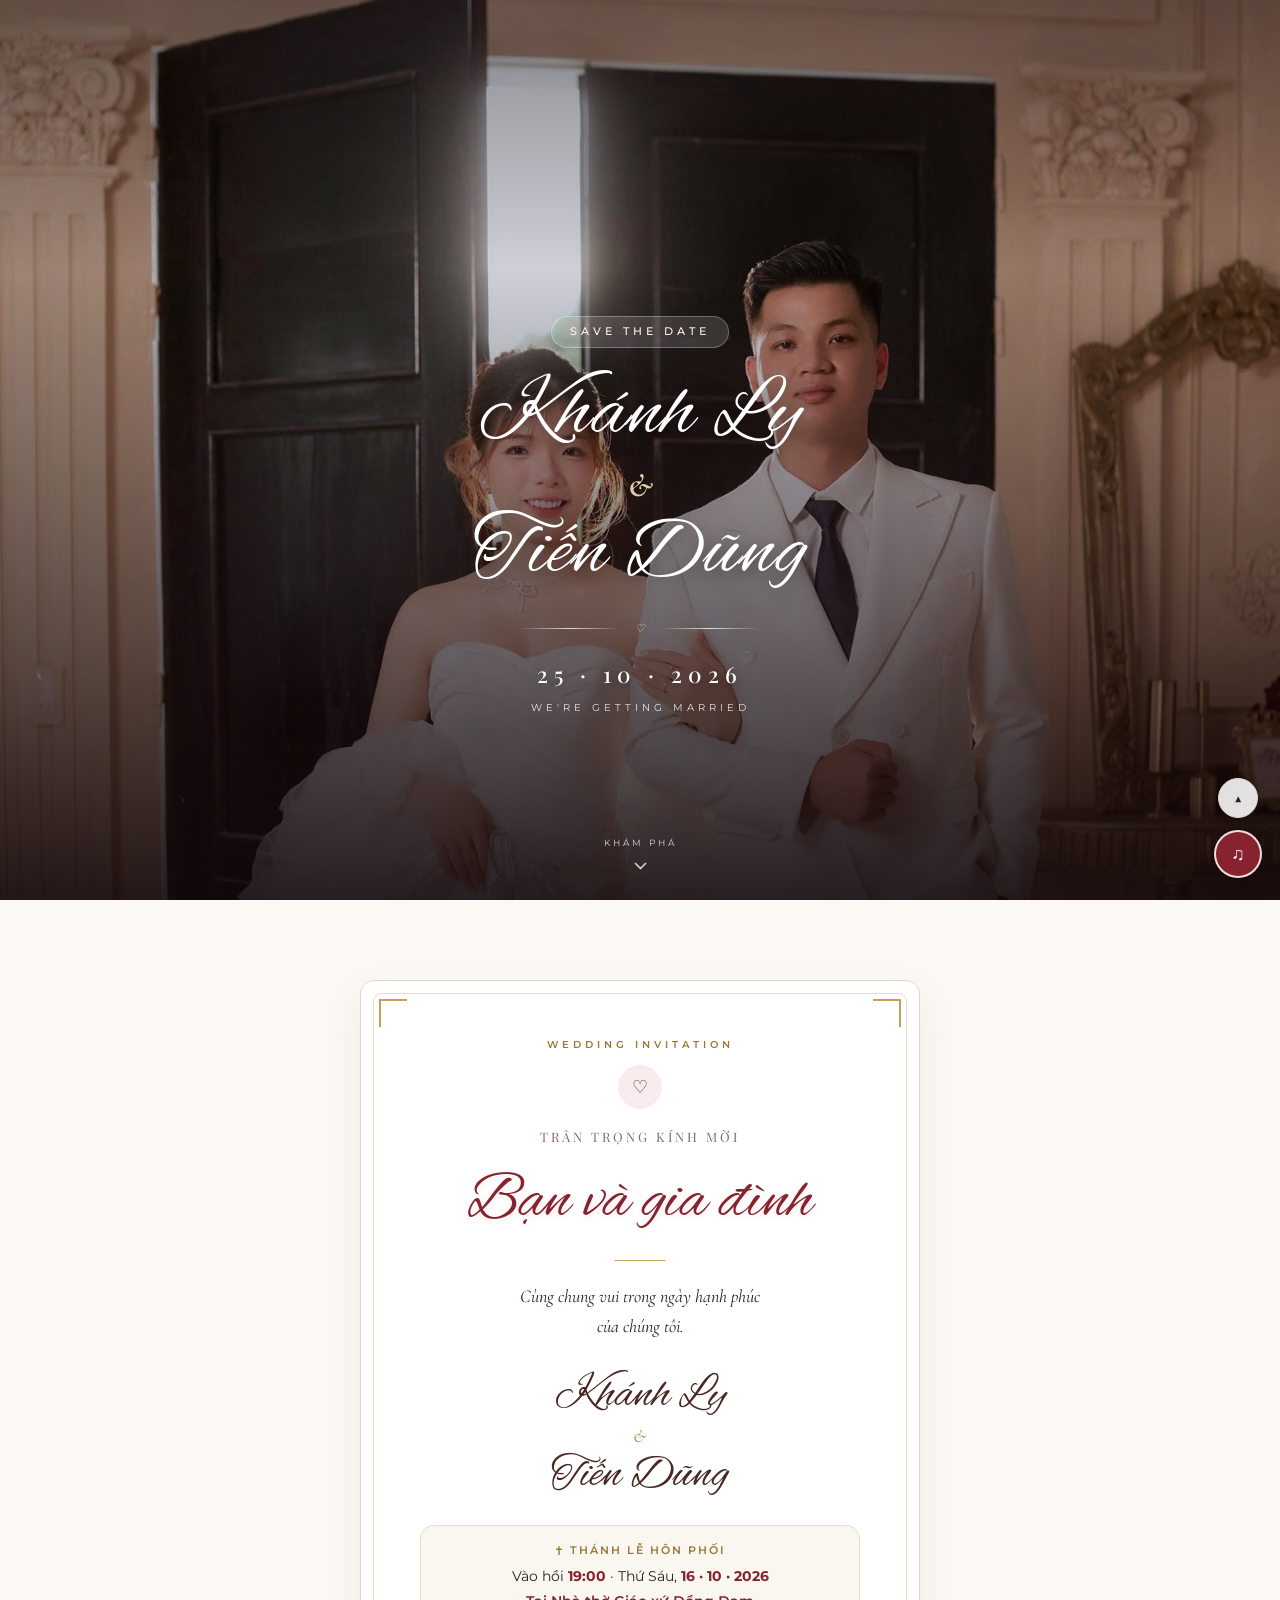
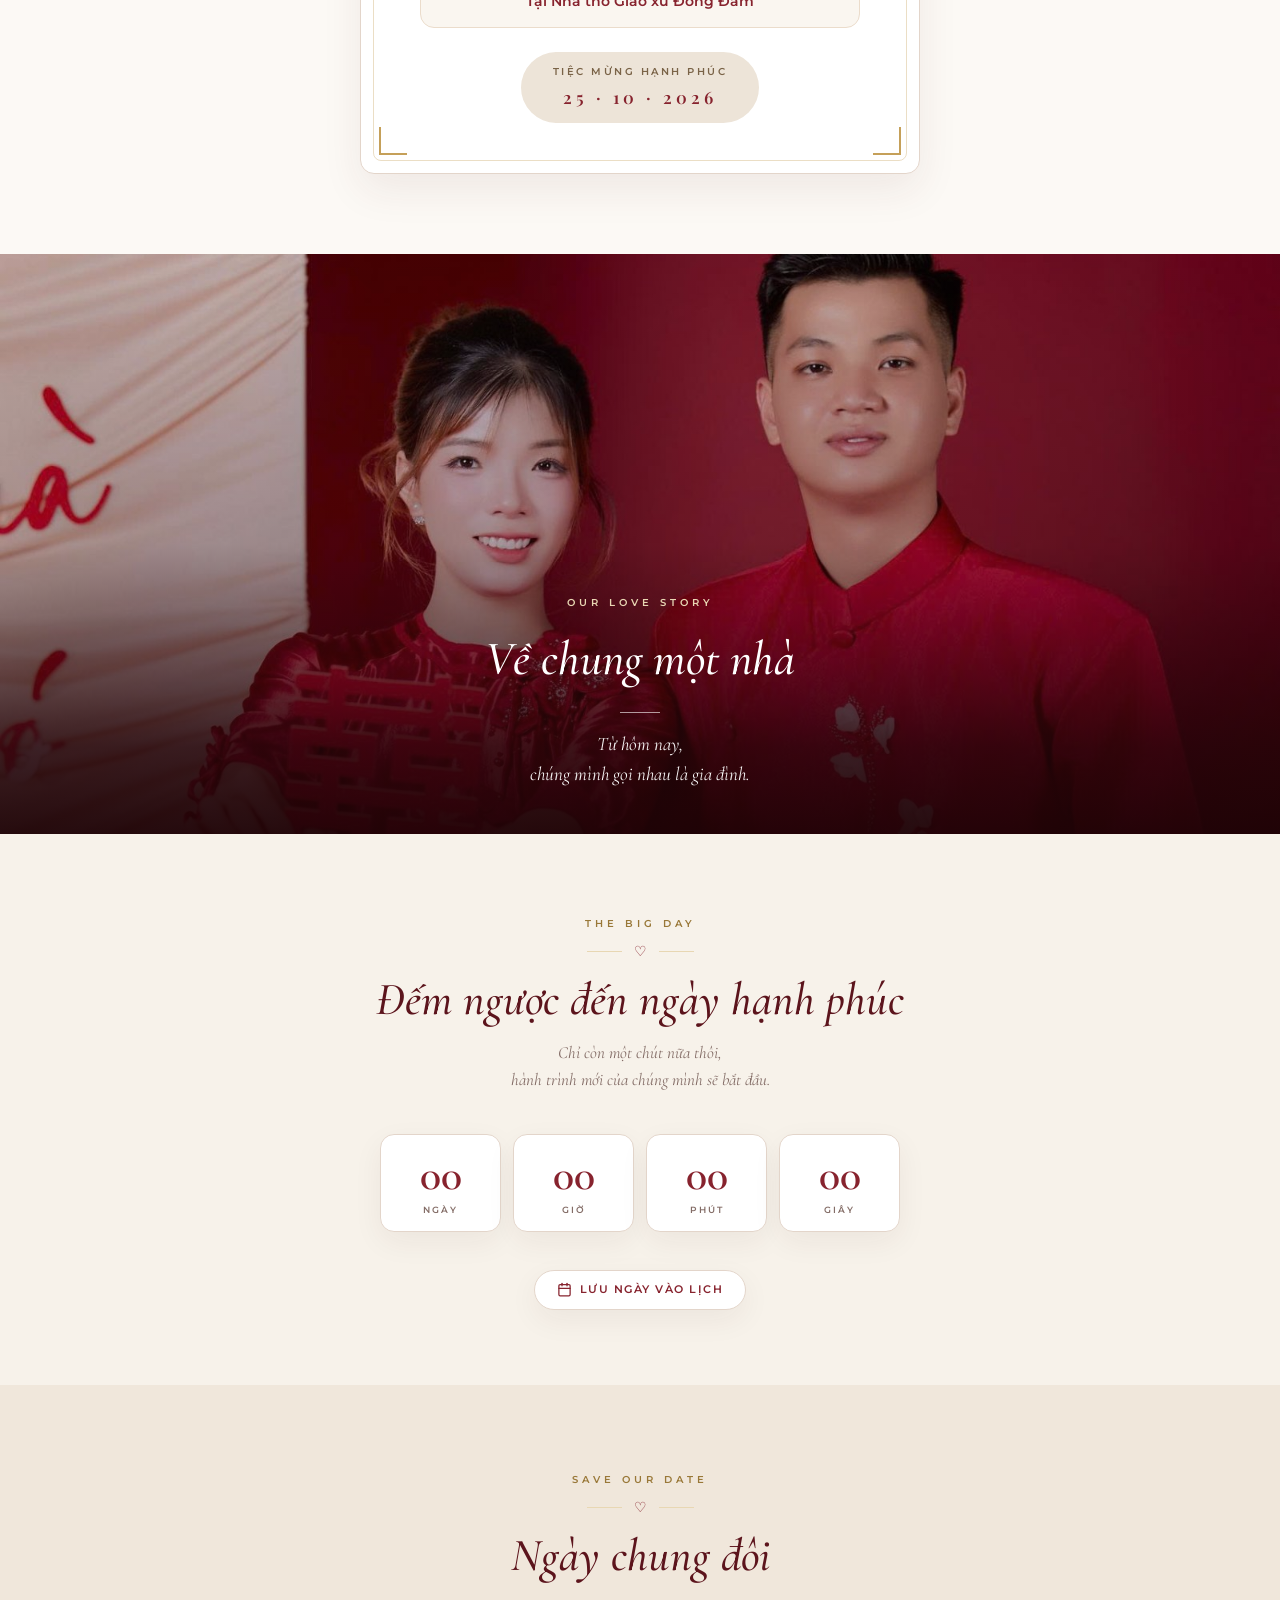
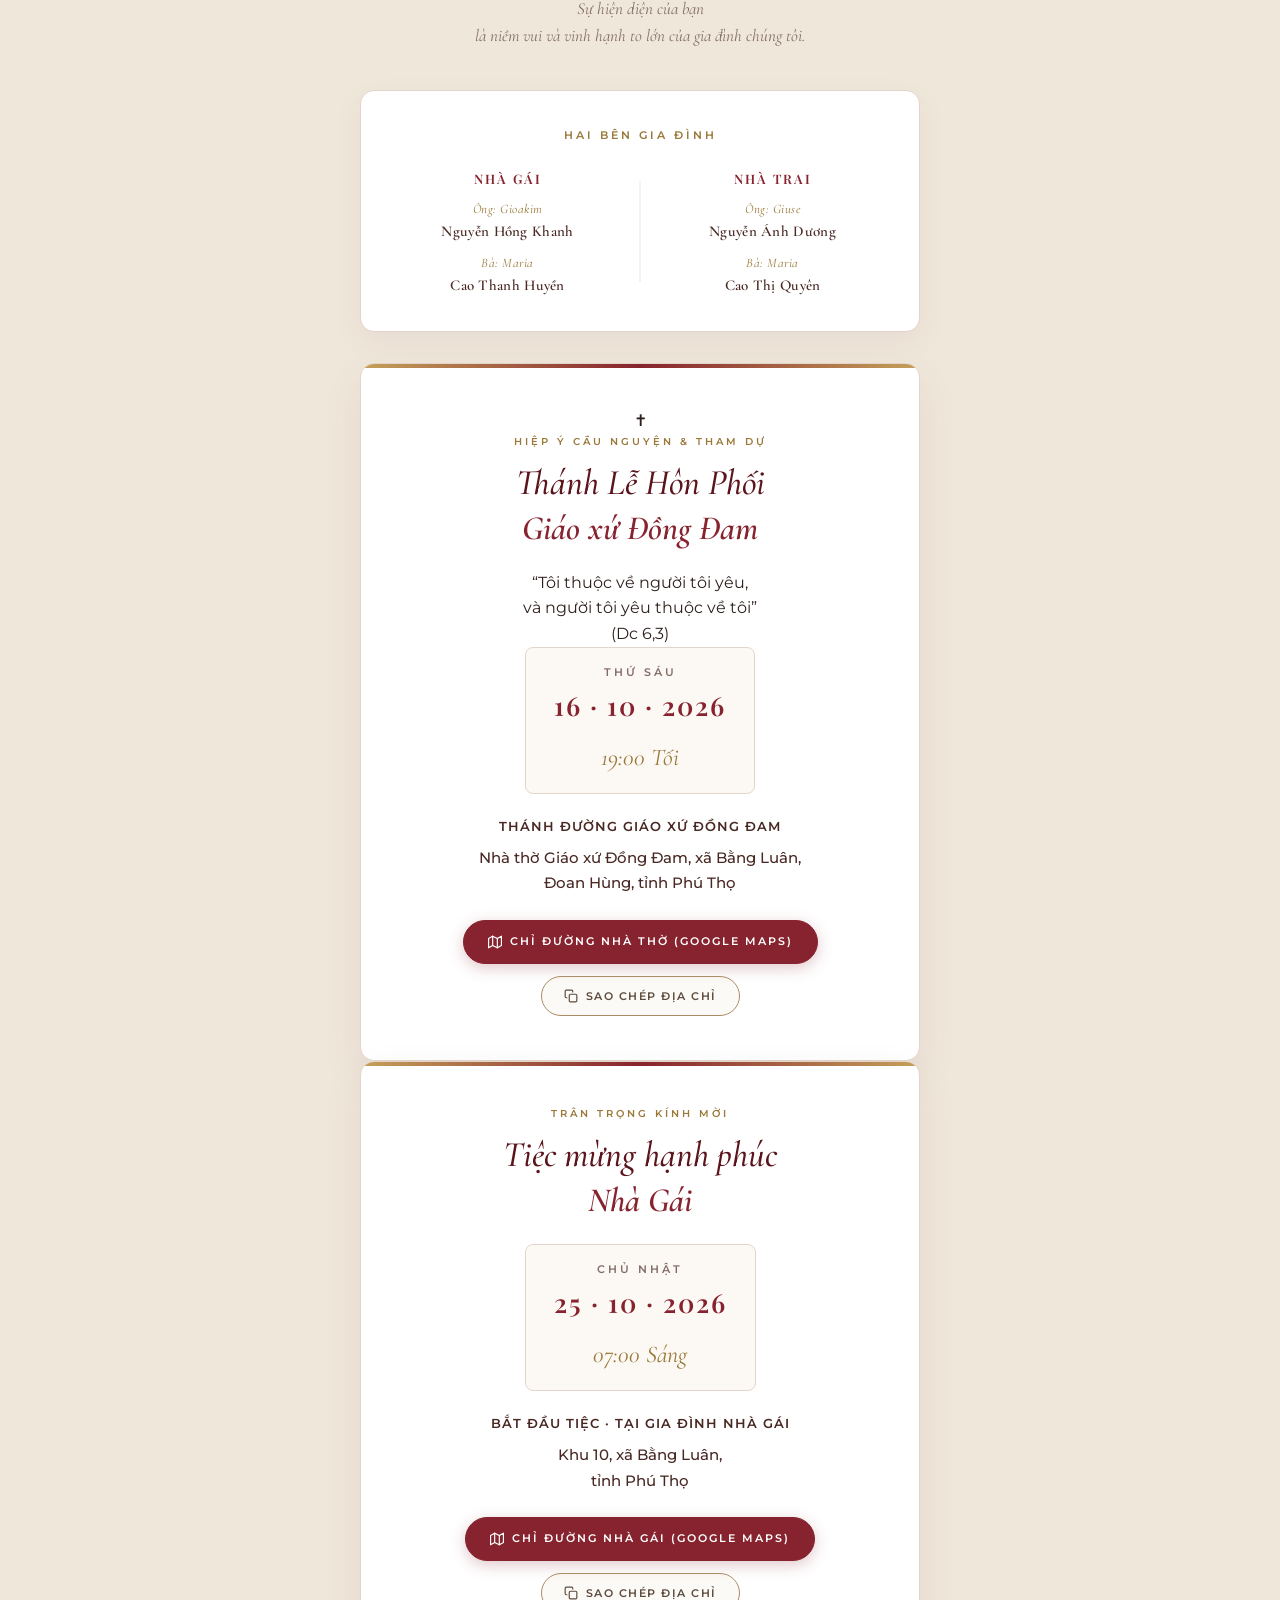
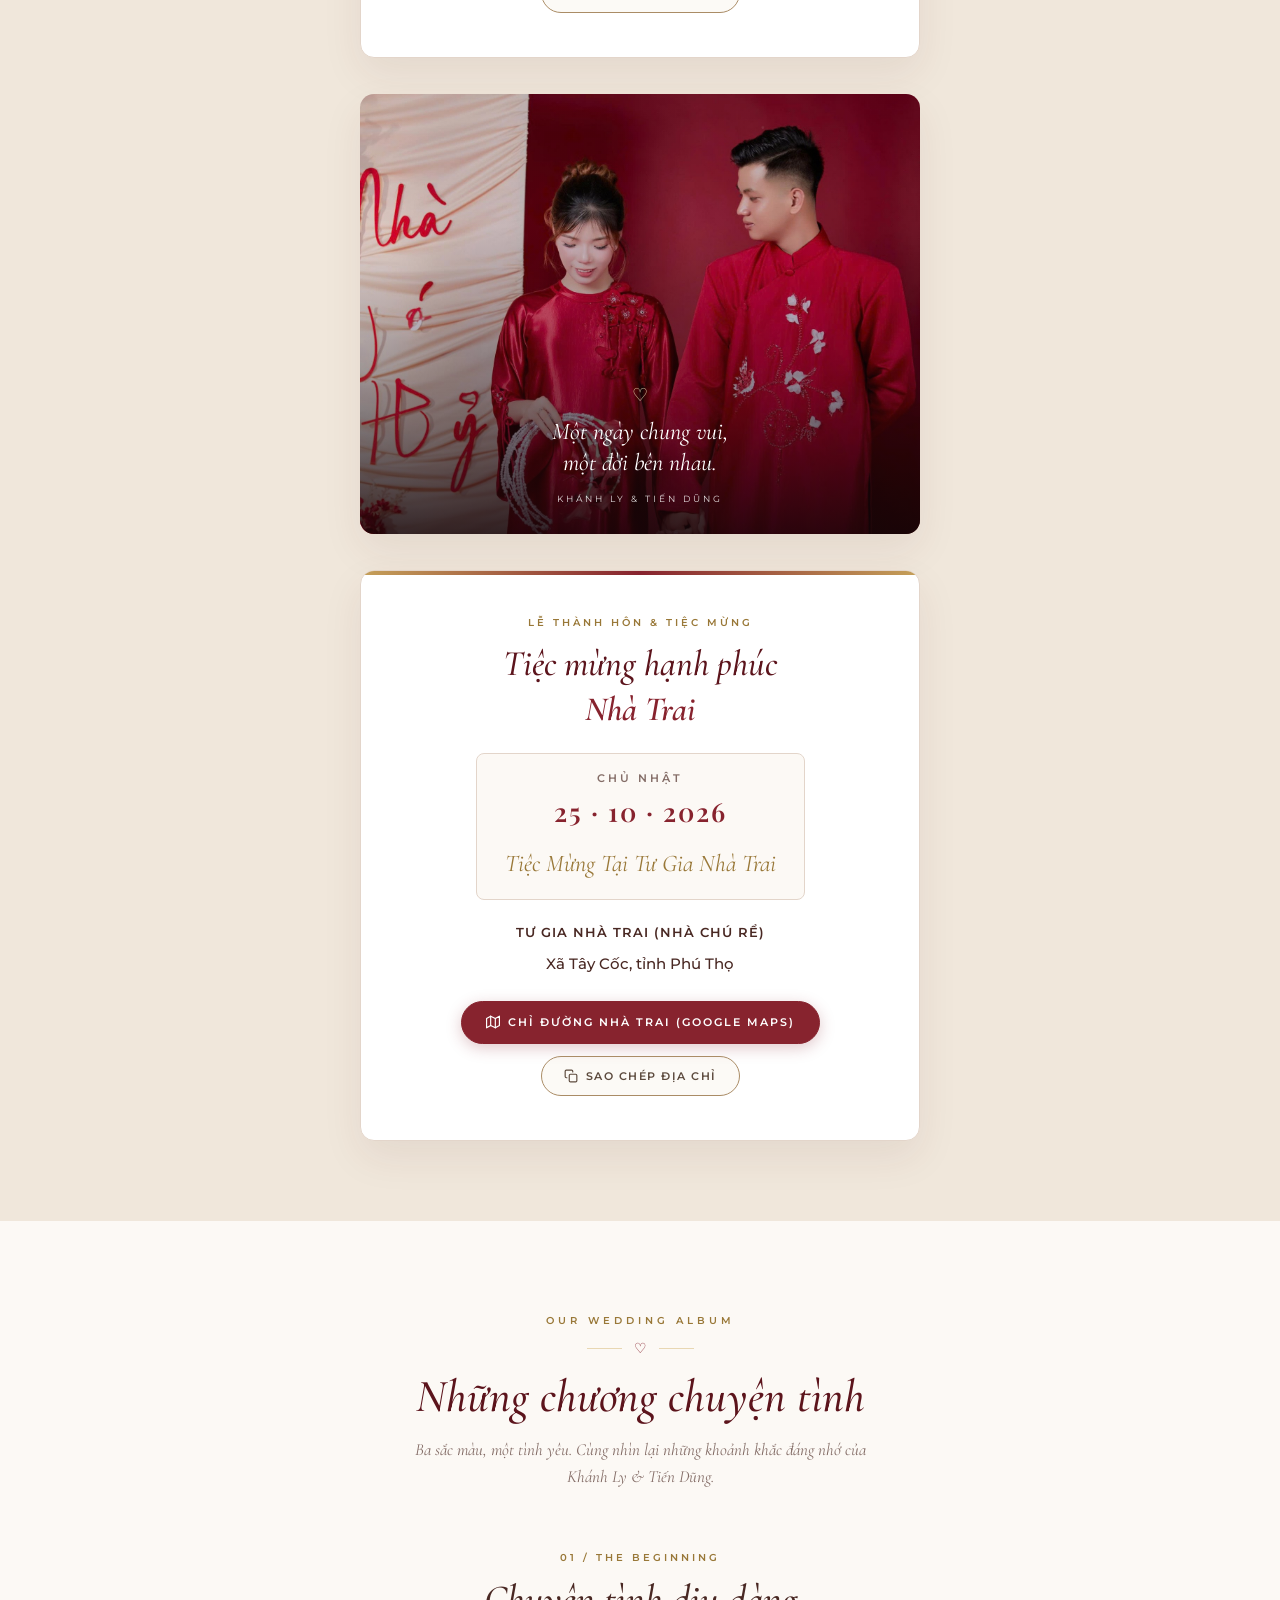
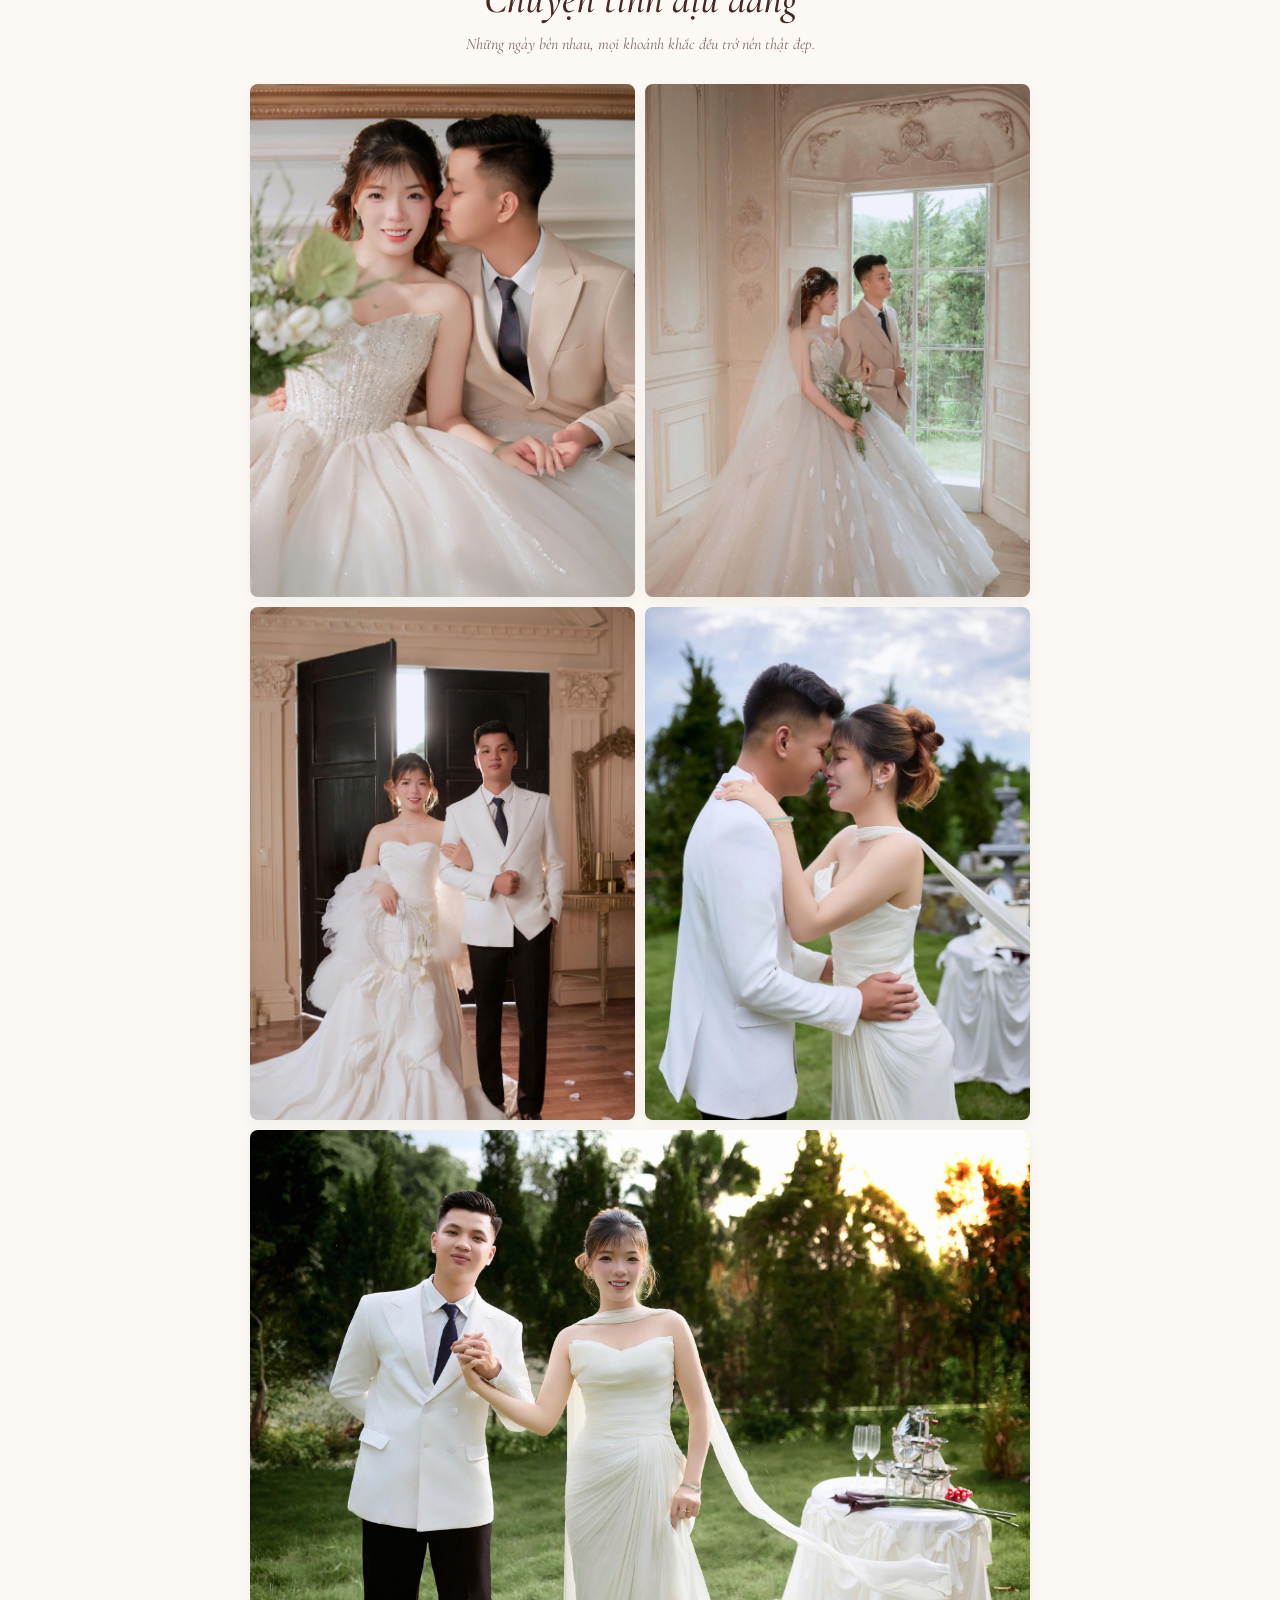
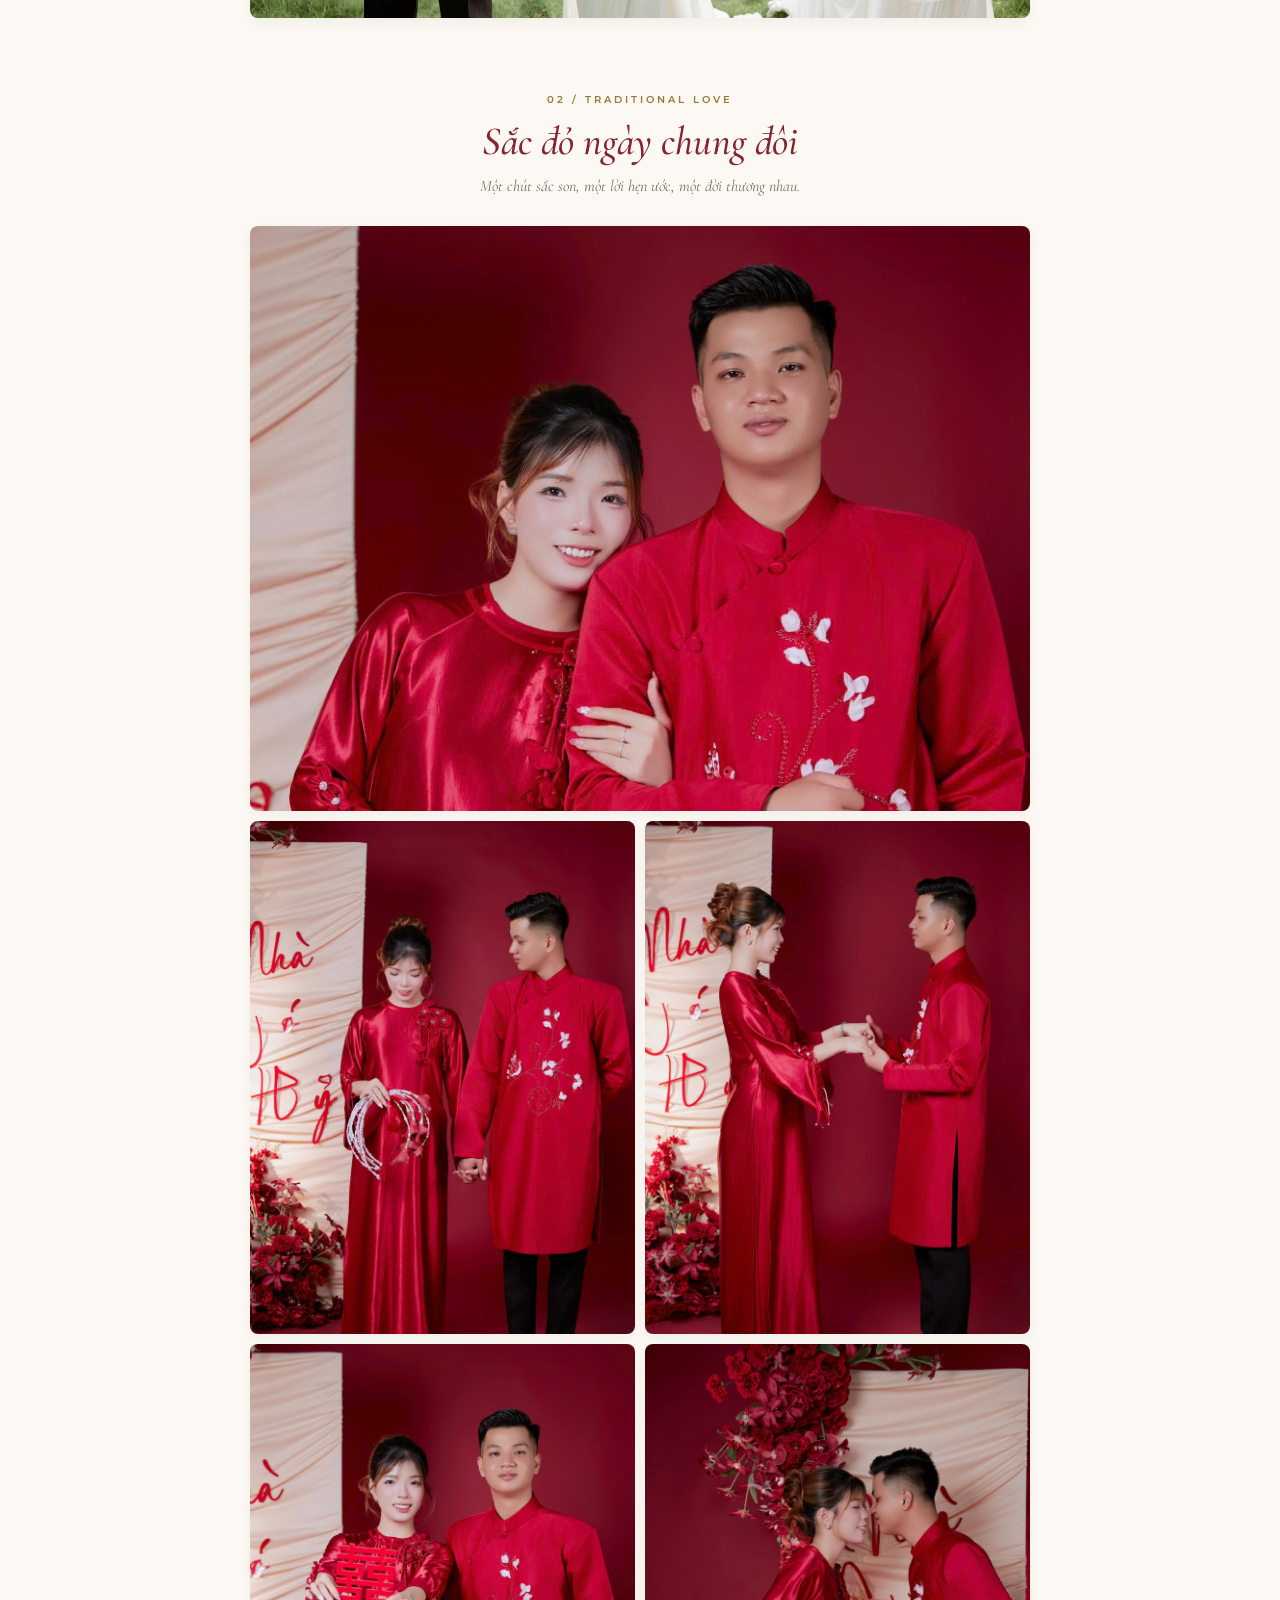
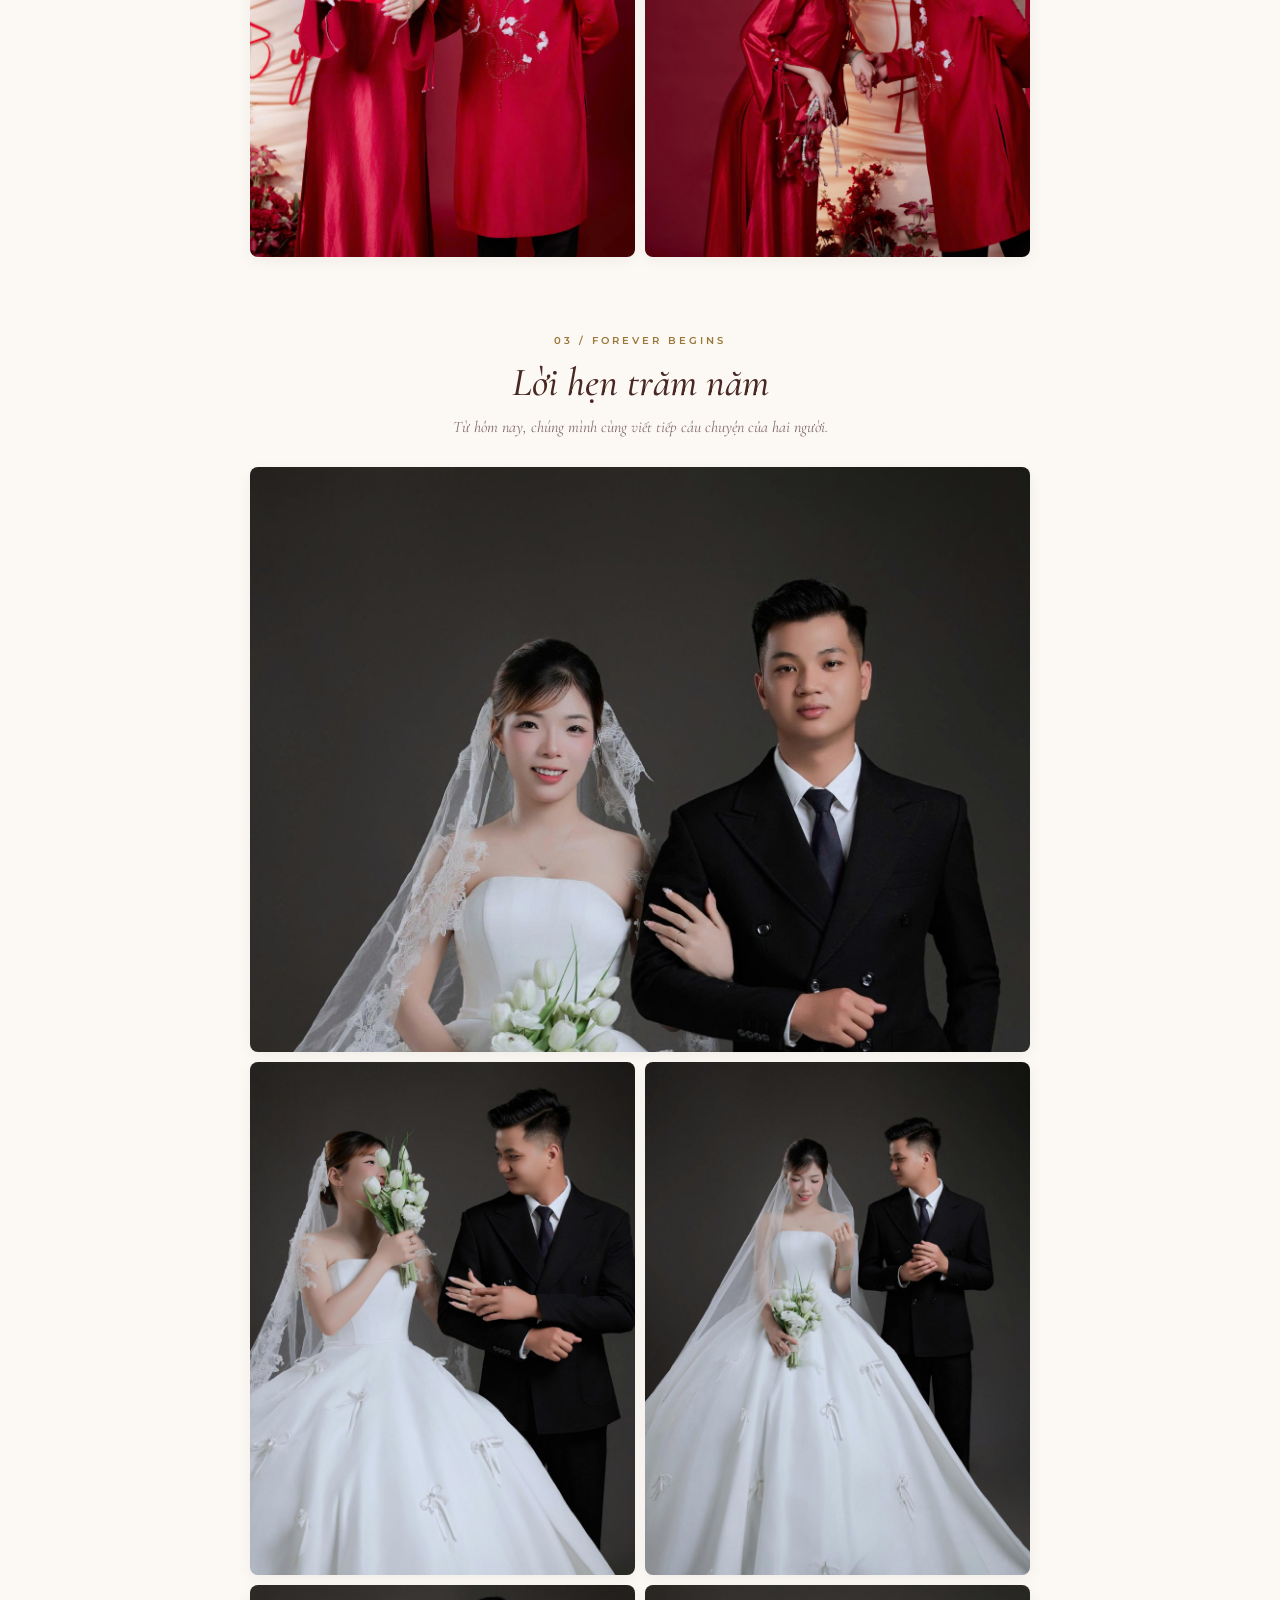
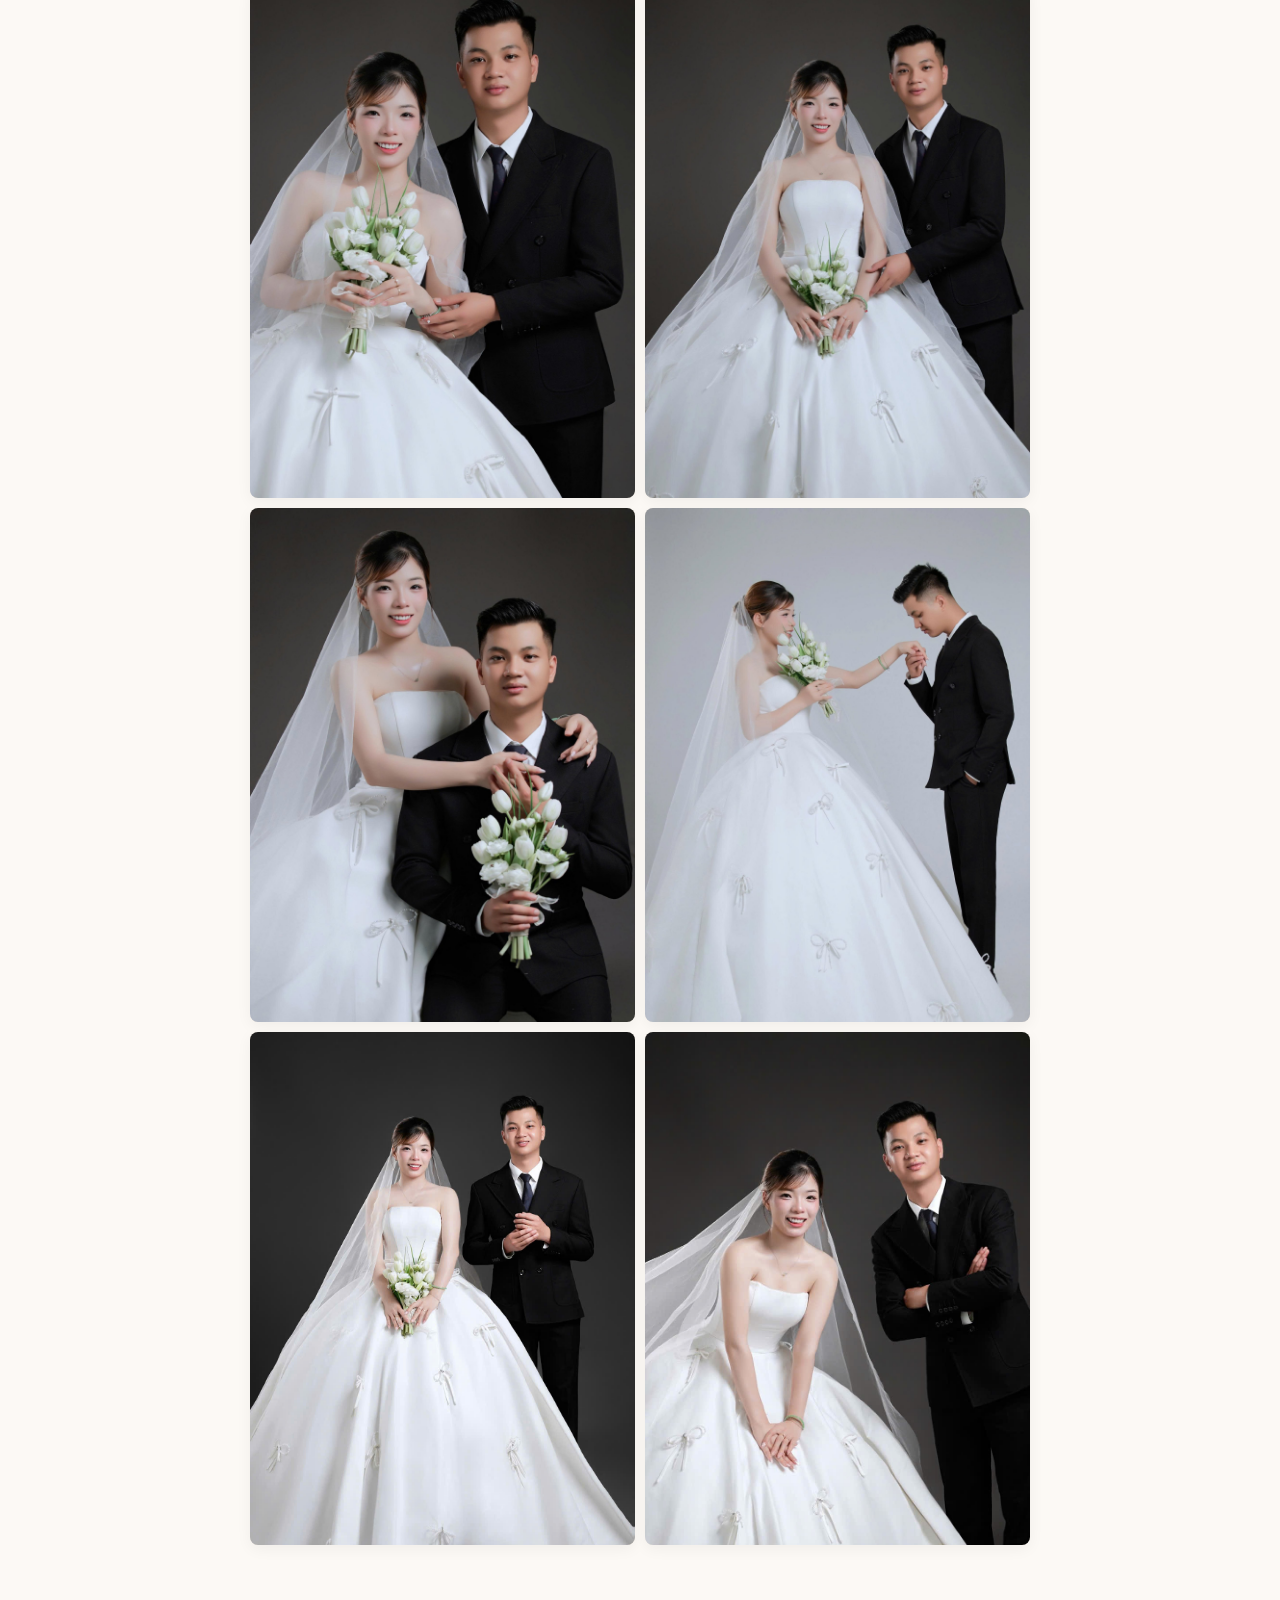
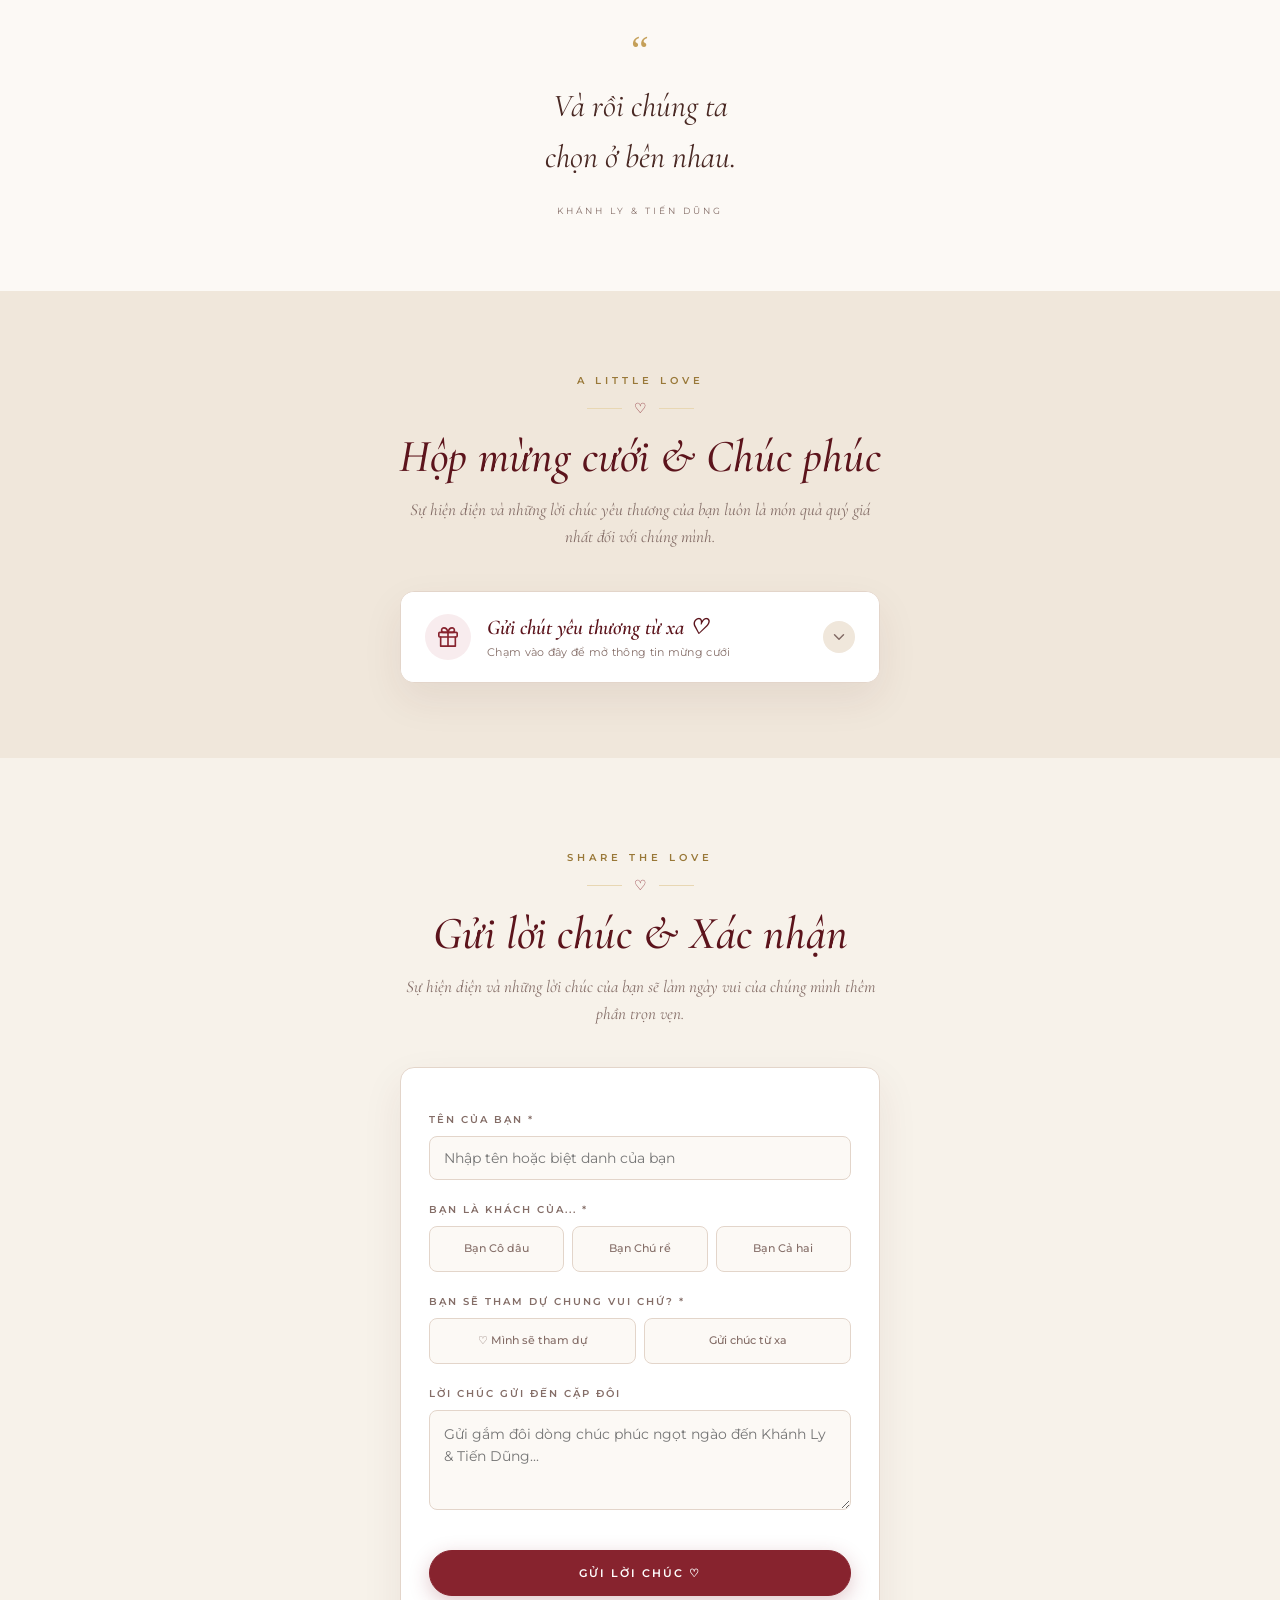
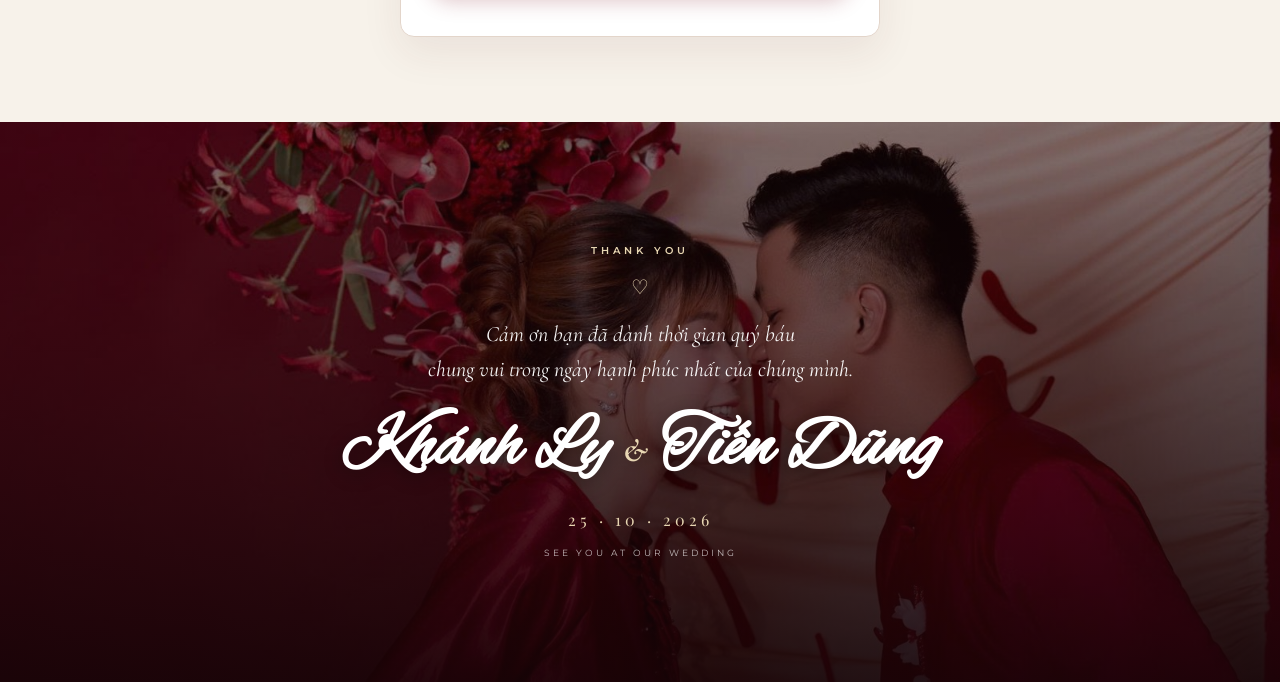
==== commit c9f89ff1: "Update index.html" ====
--- a/index.html
+++ b/index.html
@@ -223,7 +223,7 @@
                         <div class="family-parents">
                             <div class="family-parent-item">
                                 <span class="family-saint-name">Ông: Giuse</span>
-                                <strong class="family-full-name">Nguyễn Anh Dương</strong>
+                                <strong class="family-full-name">Nguyễn Ánh Dương</strong>
                             </div>
                             <div class="family-parent-item">
                                 <span class="family-saint-name">Bà: Maria</span>
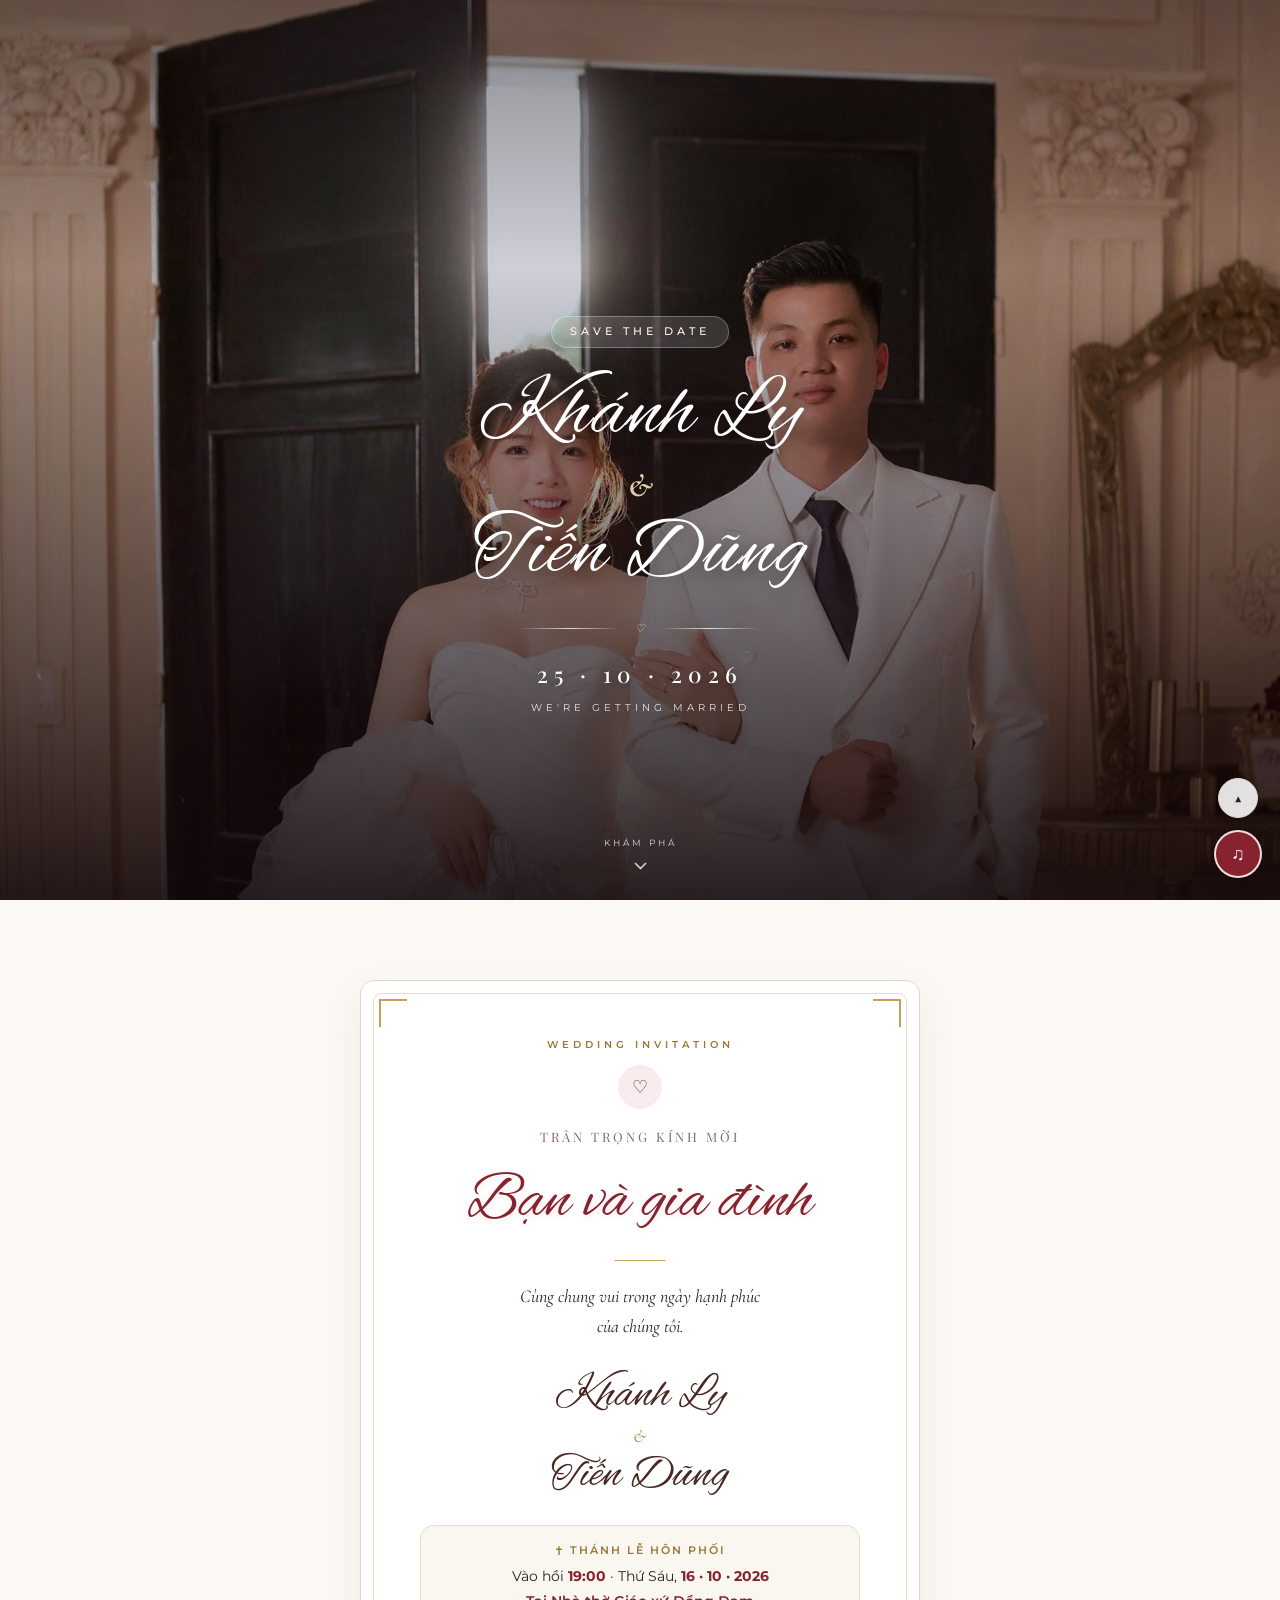
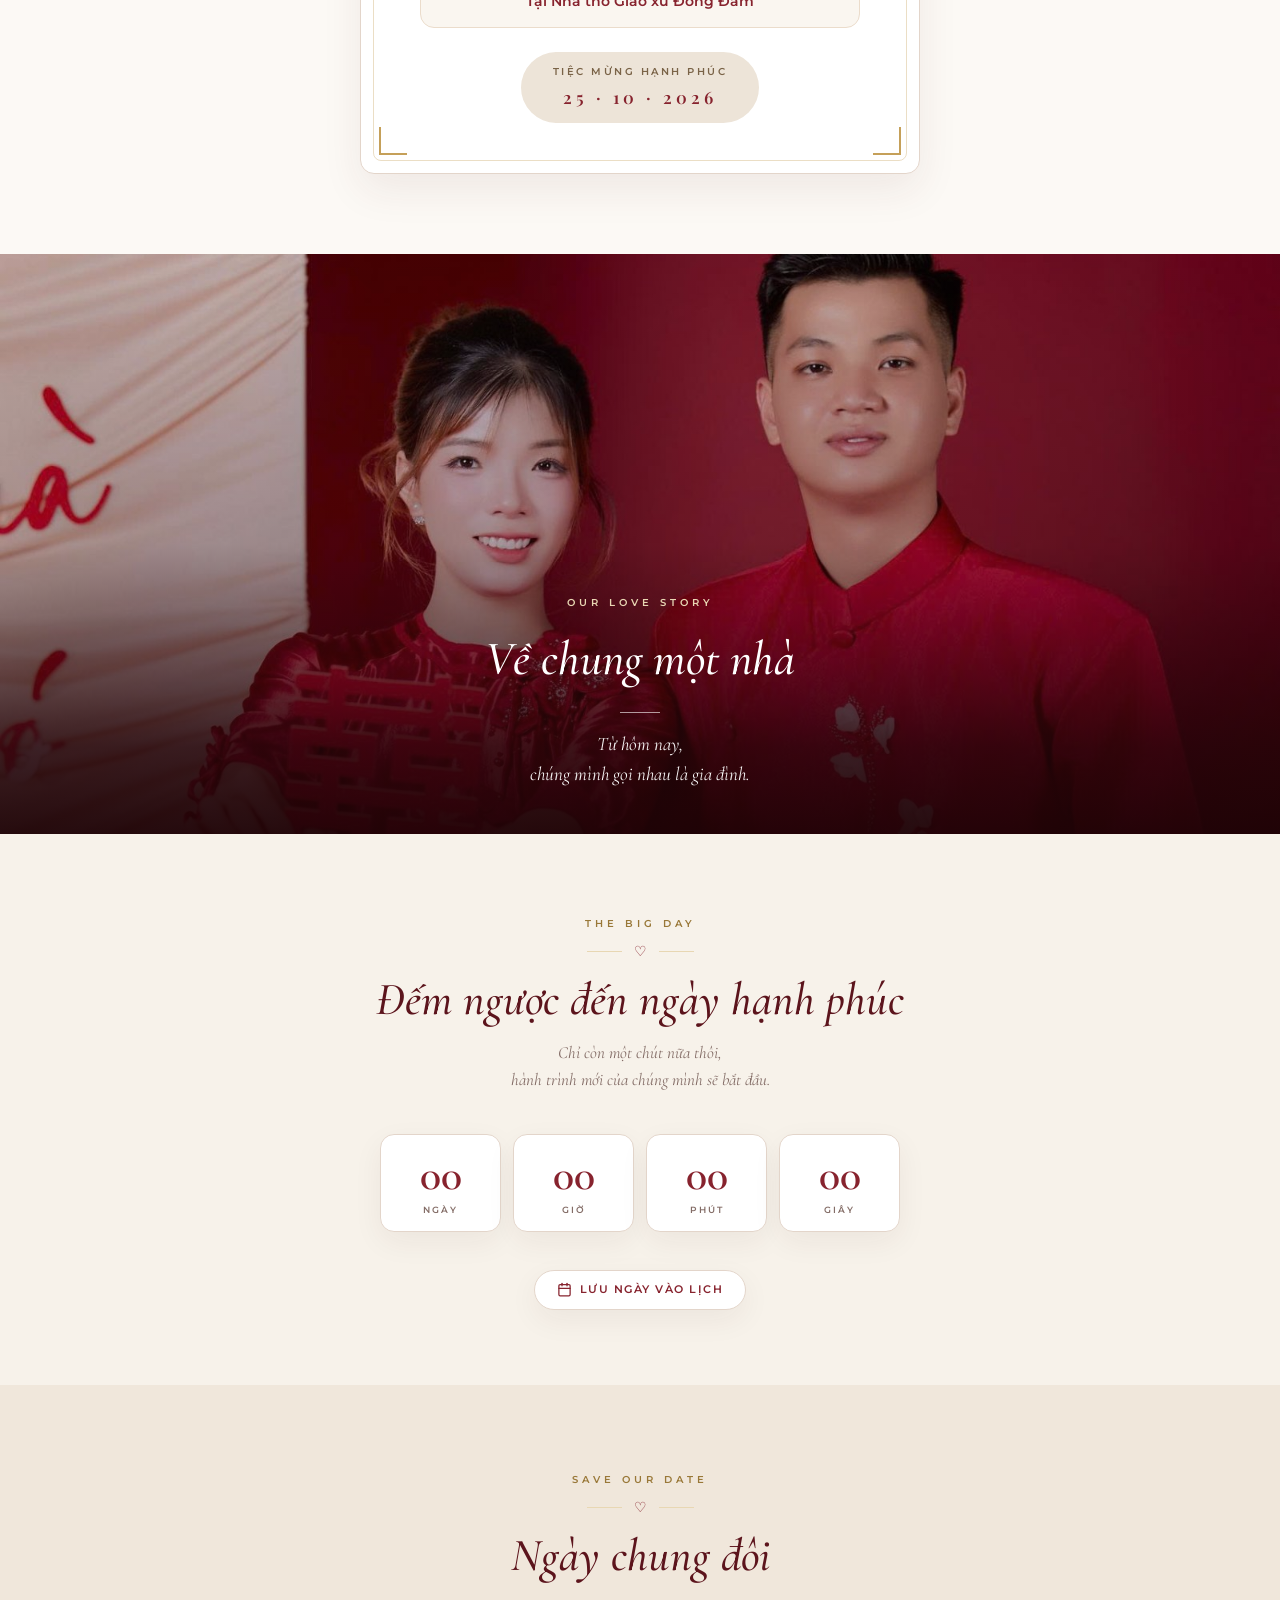
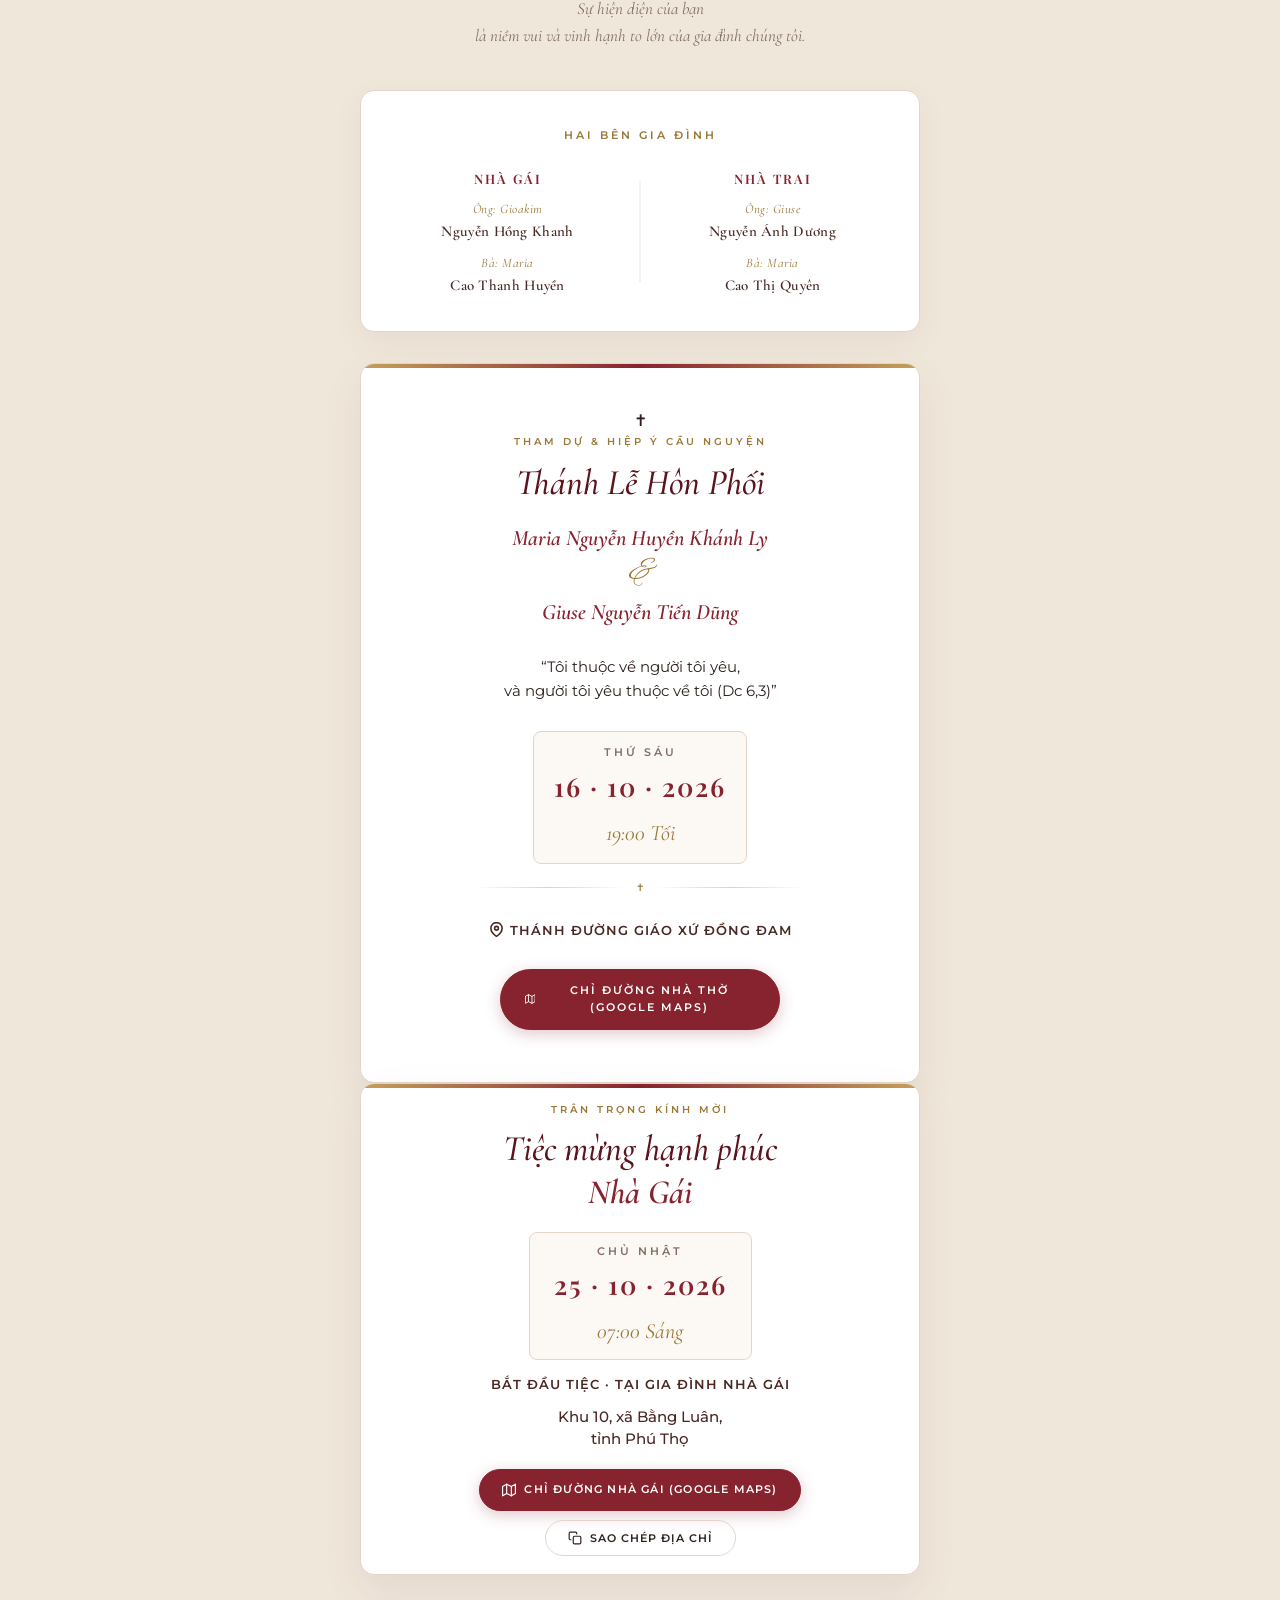
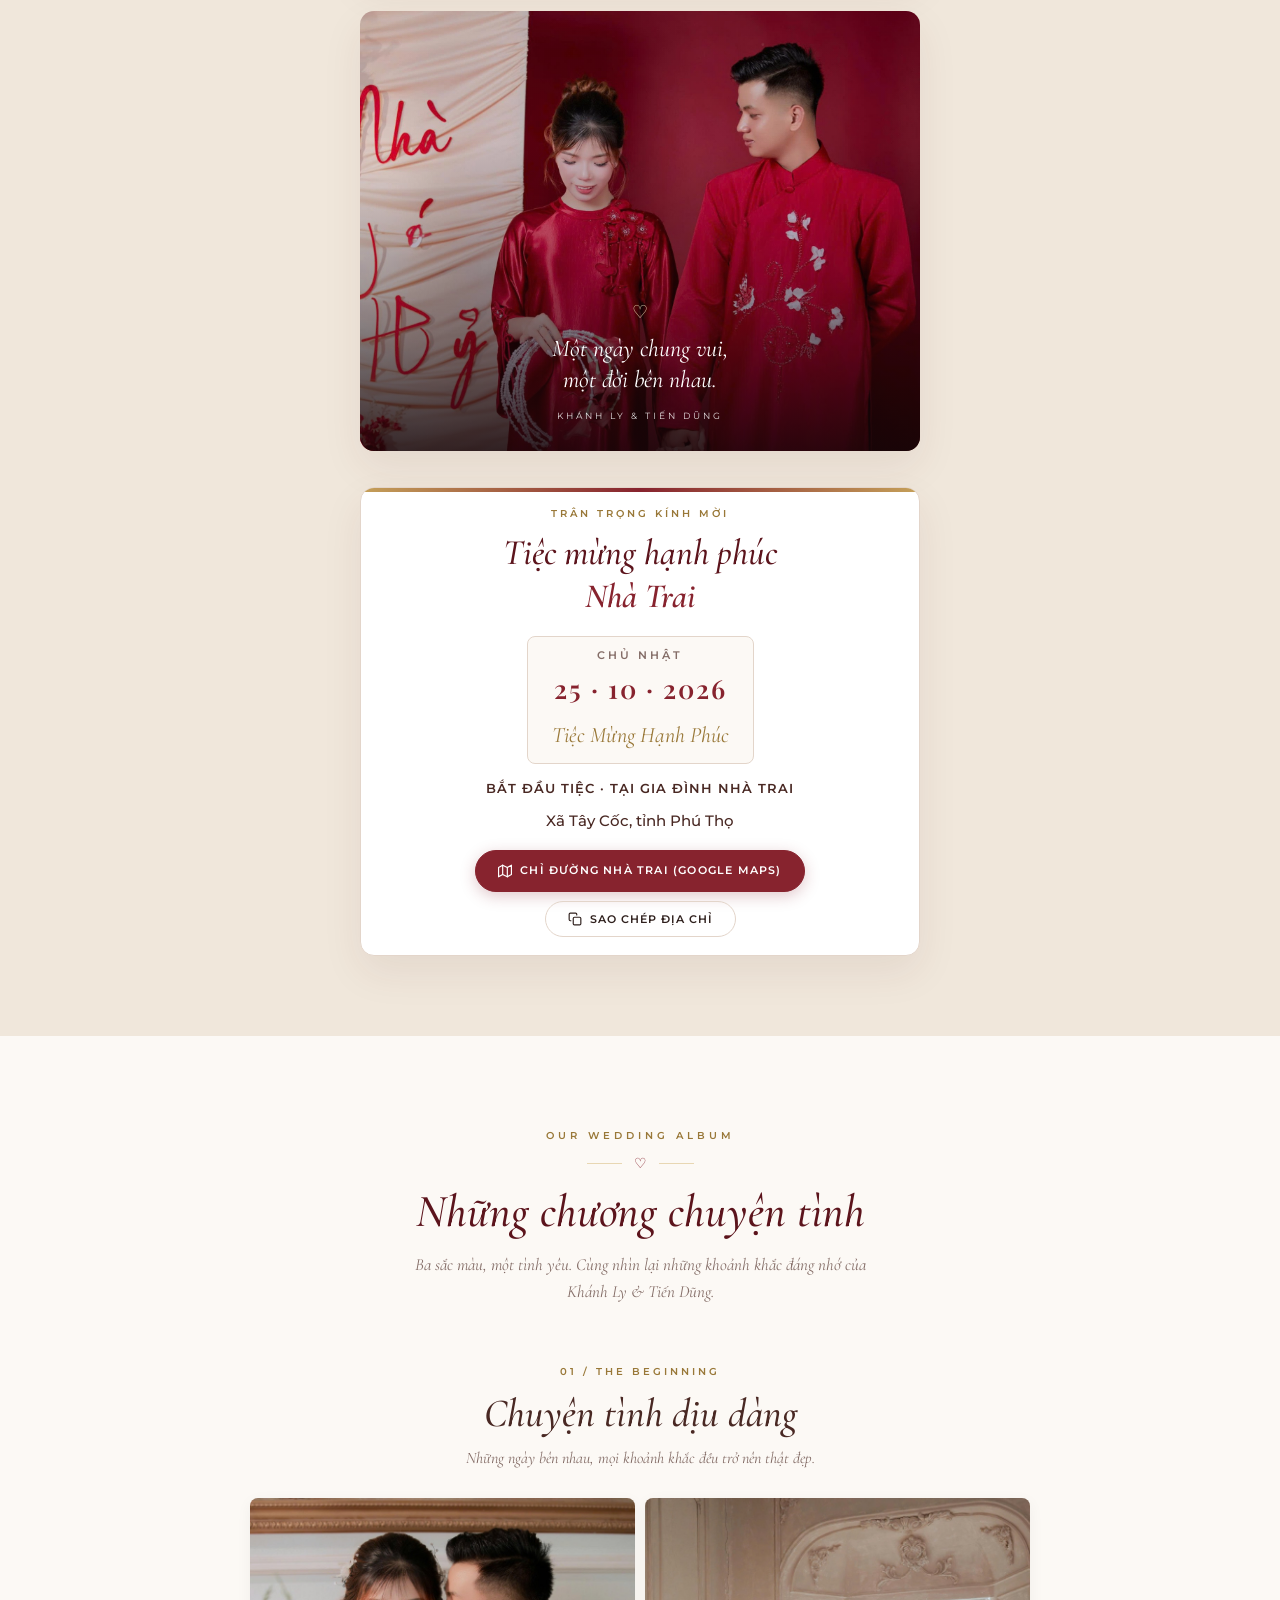
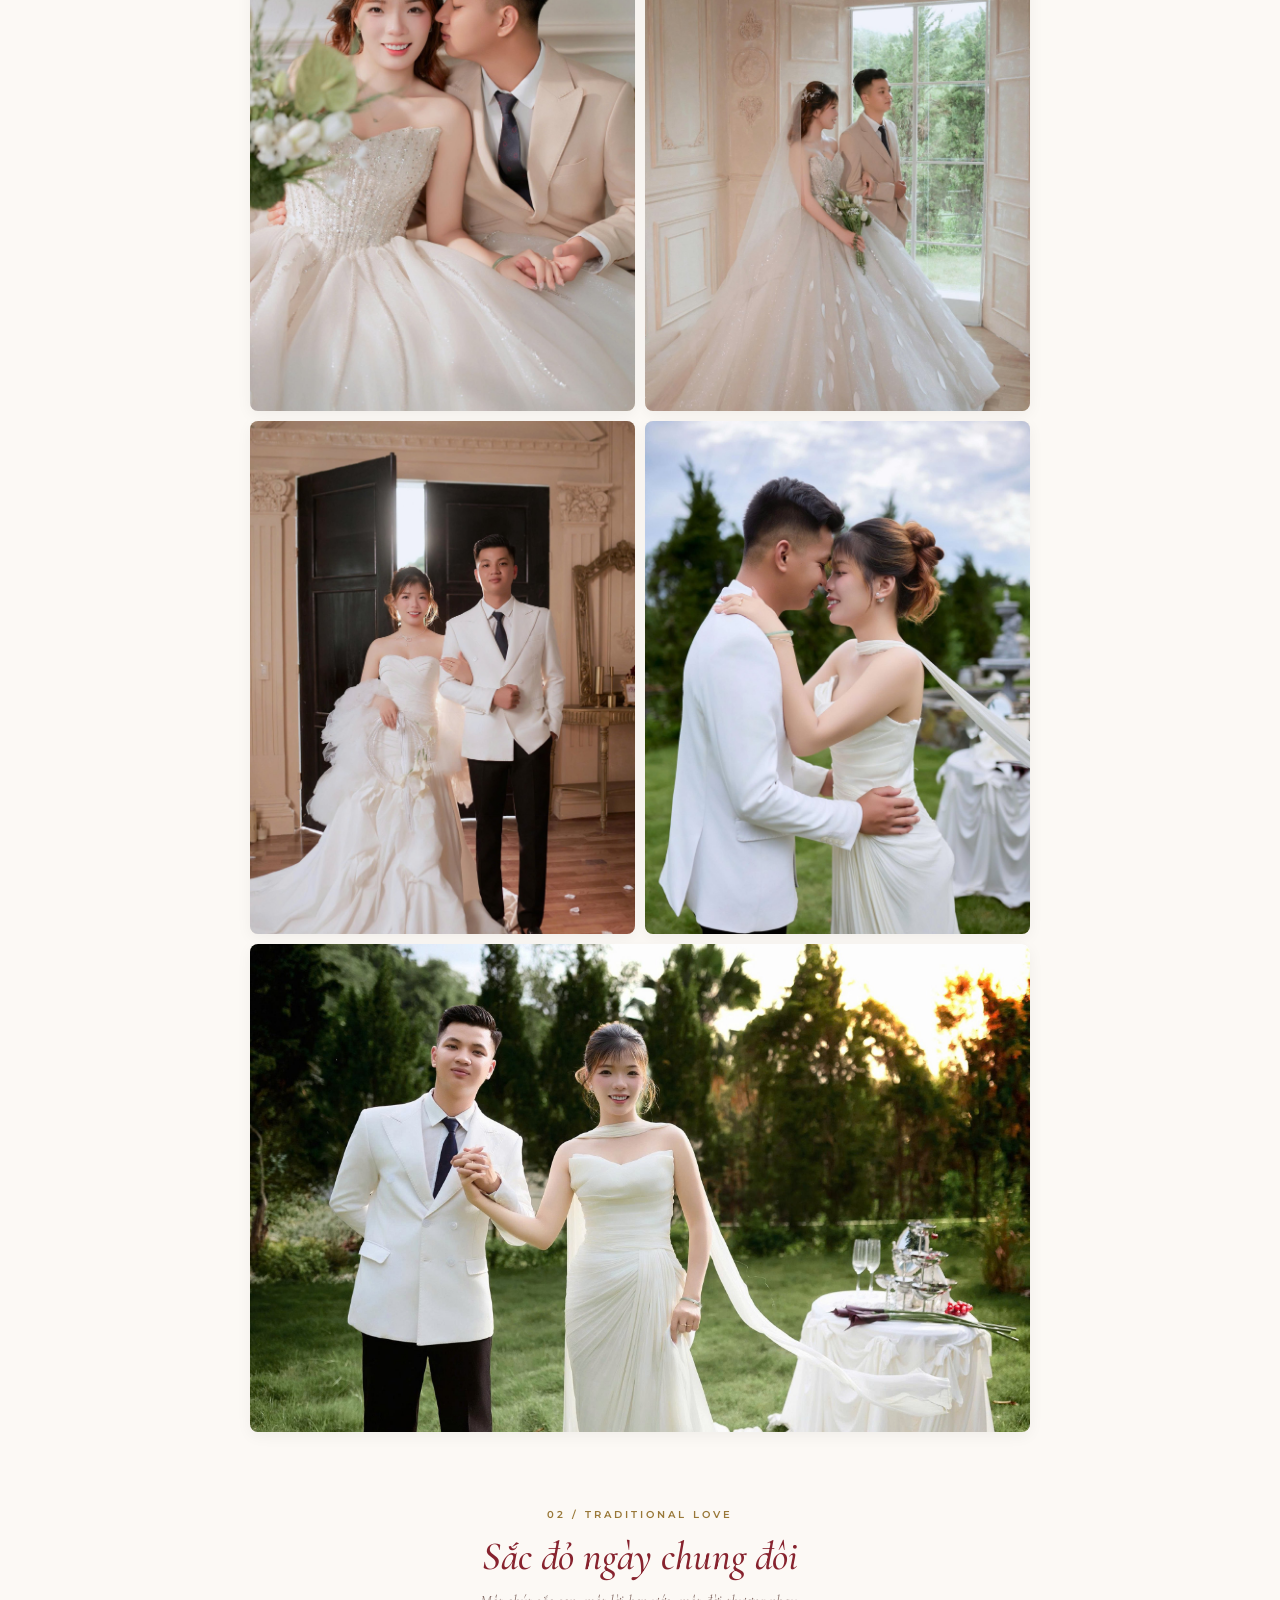
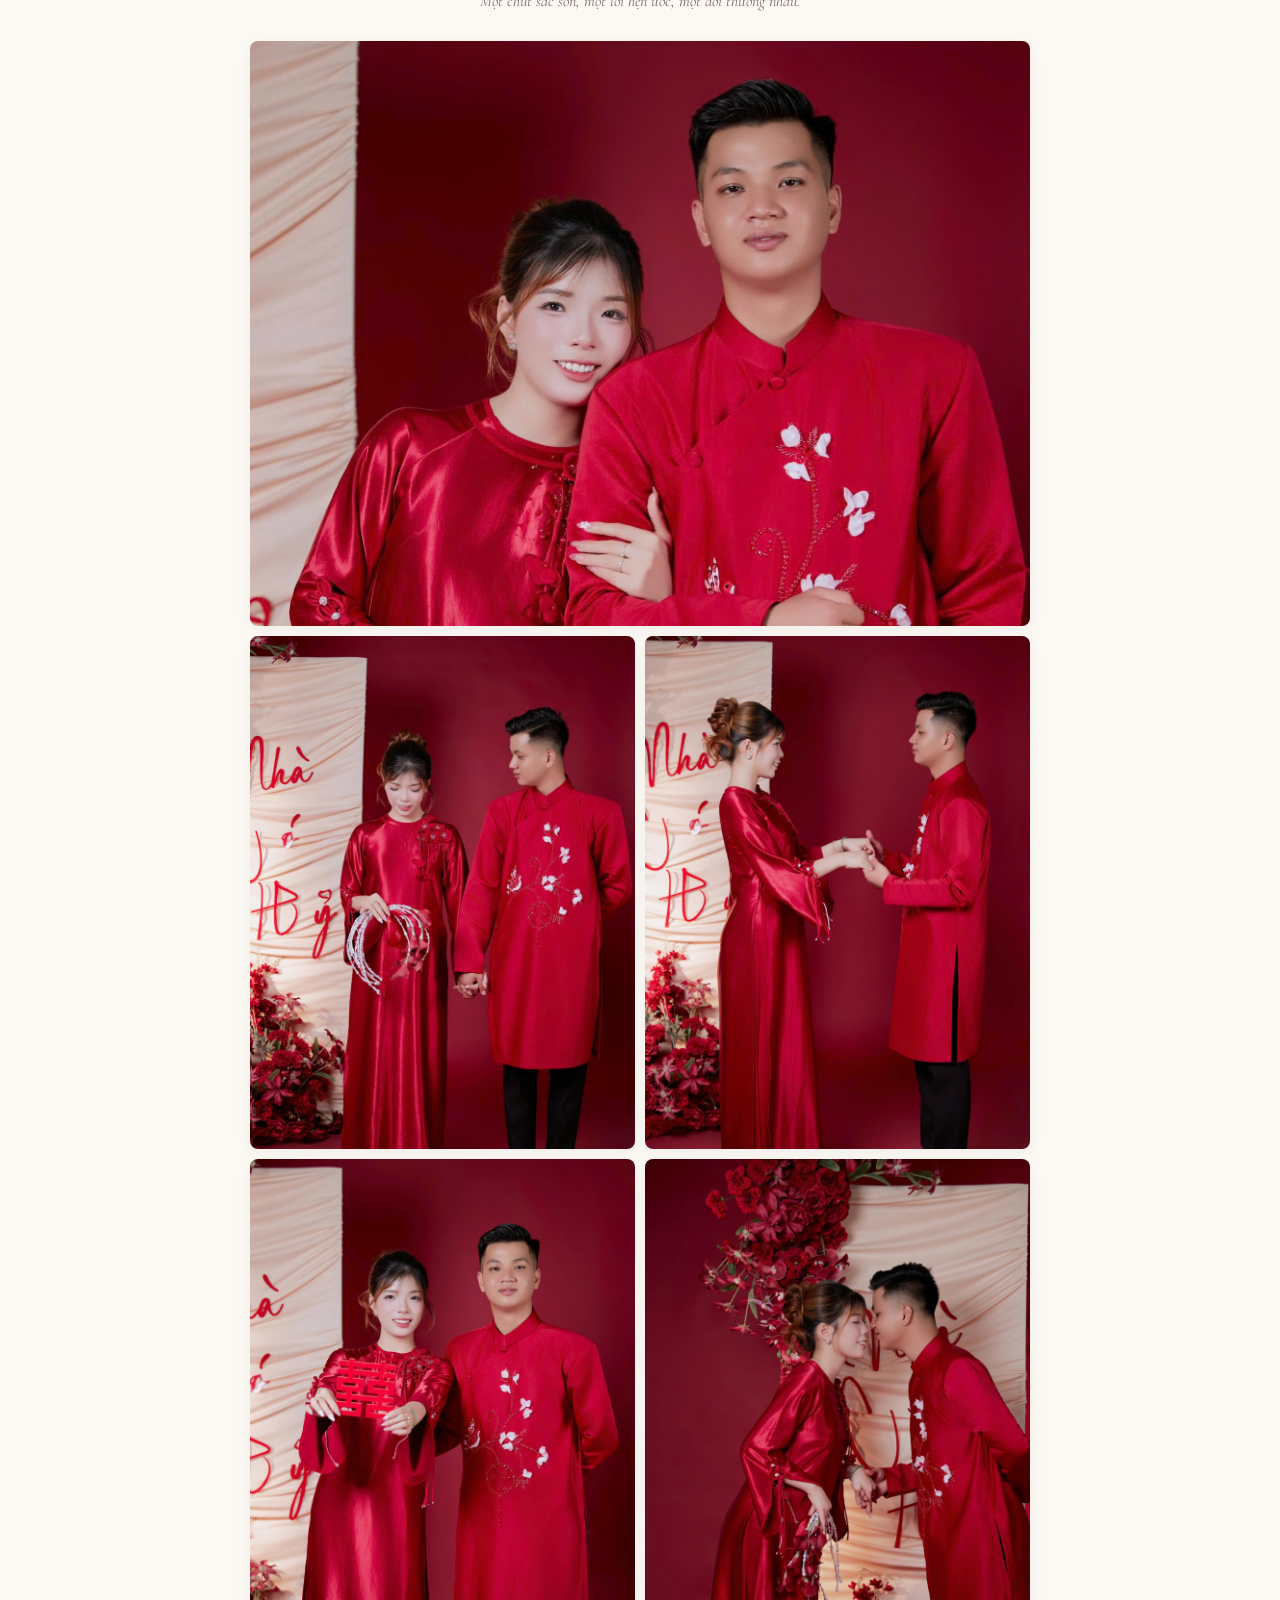
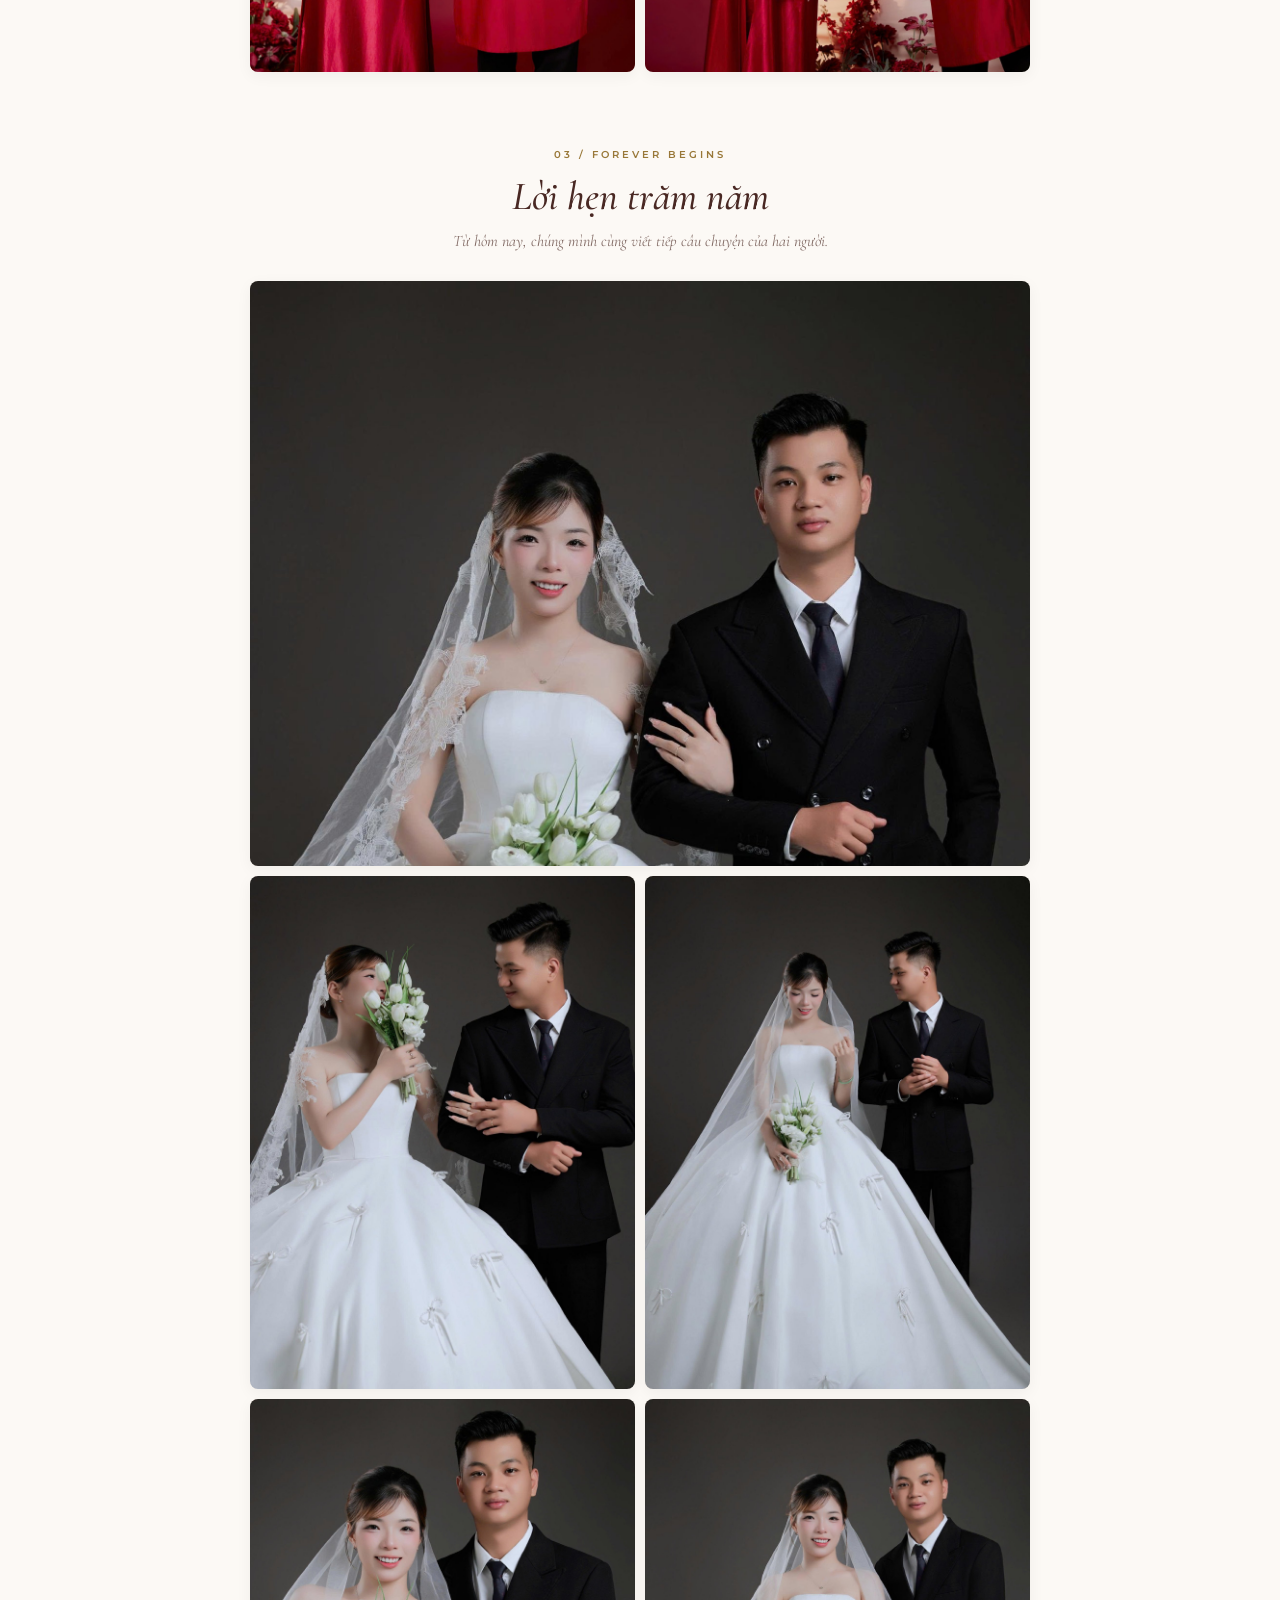
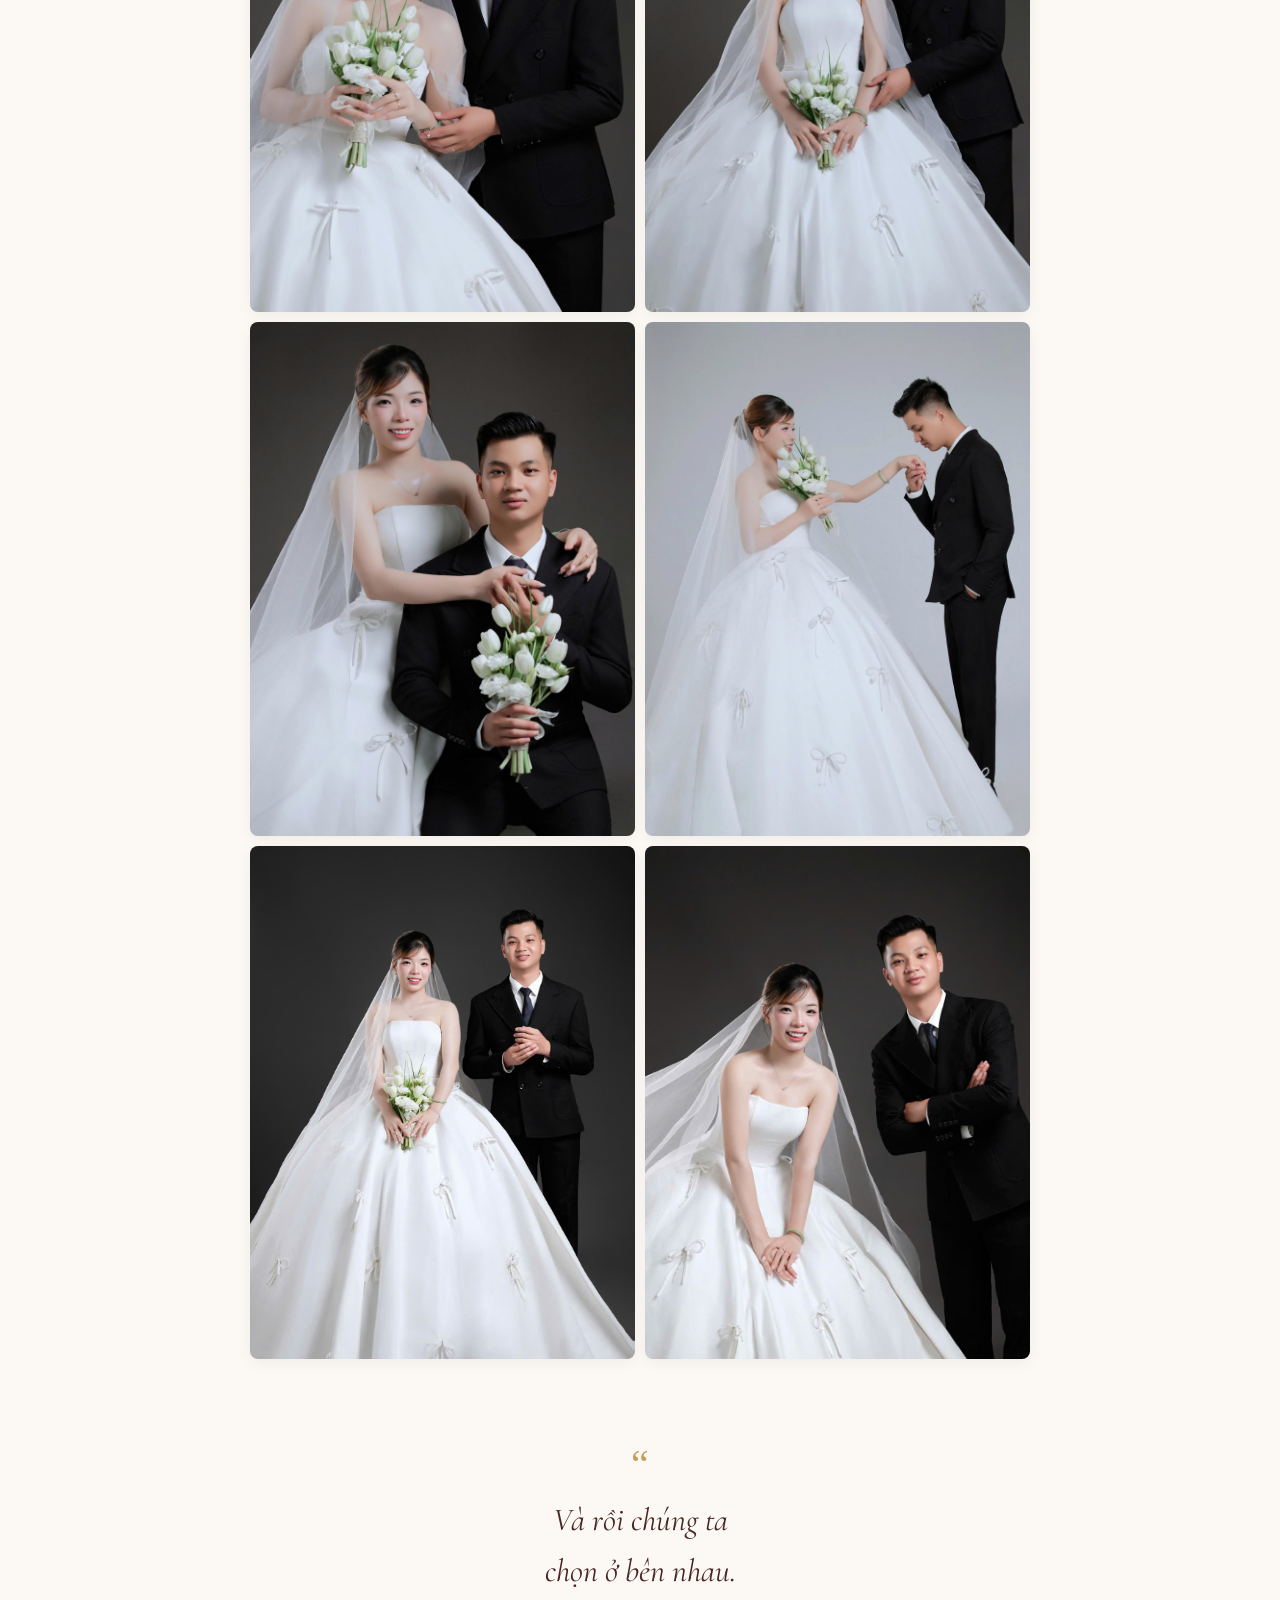
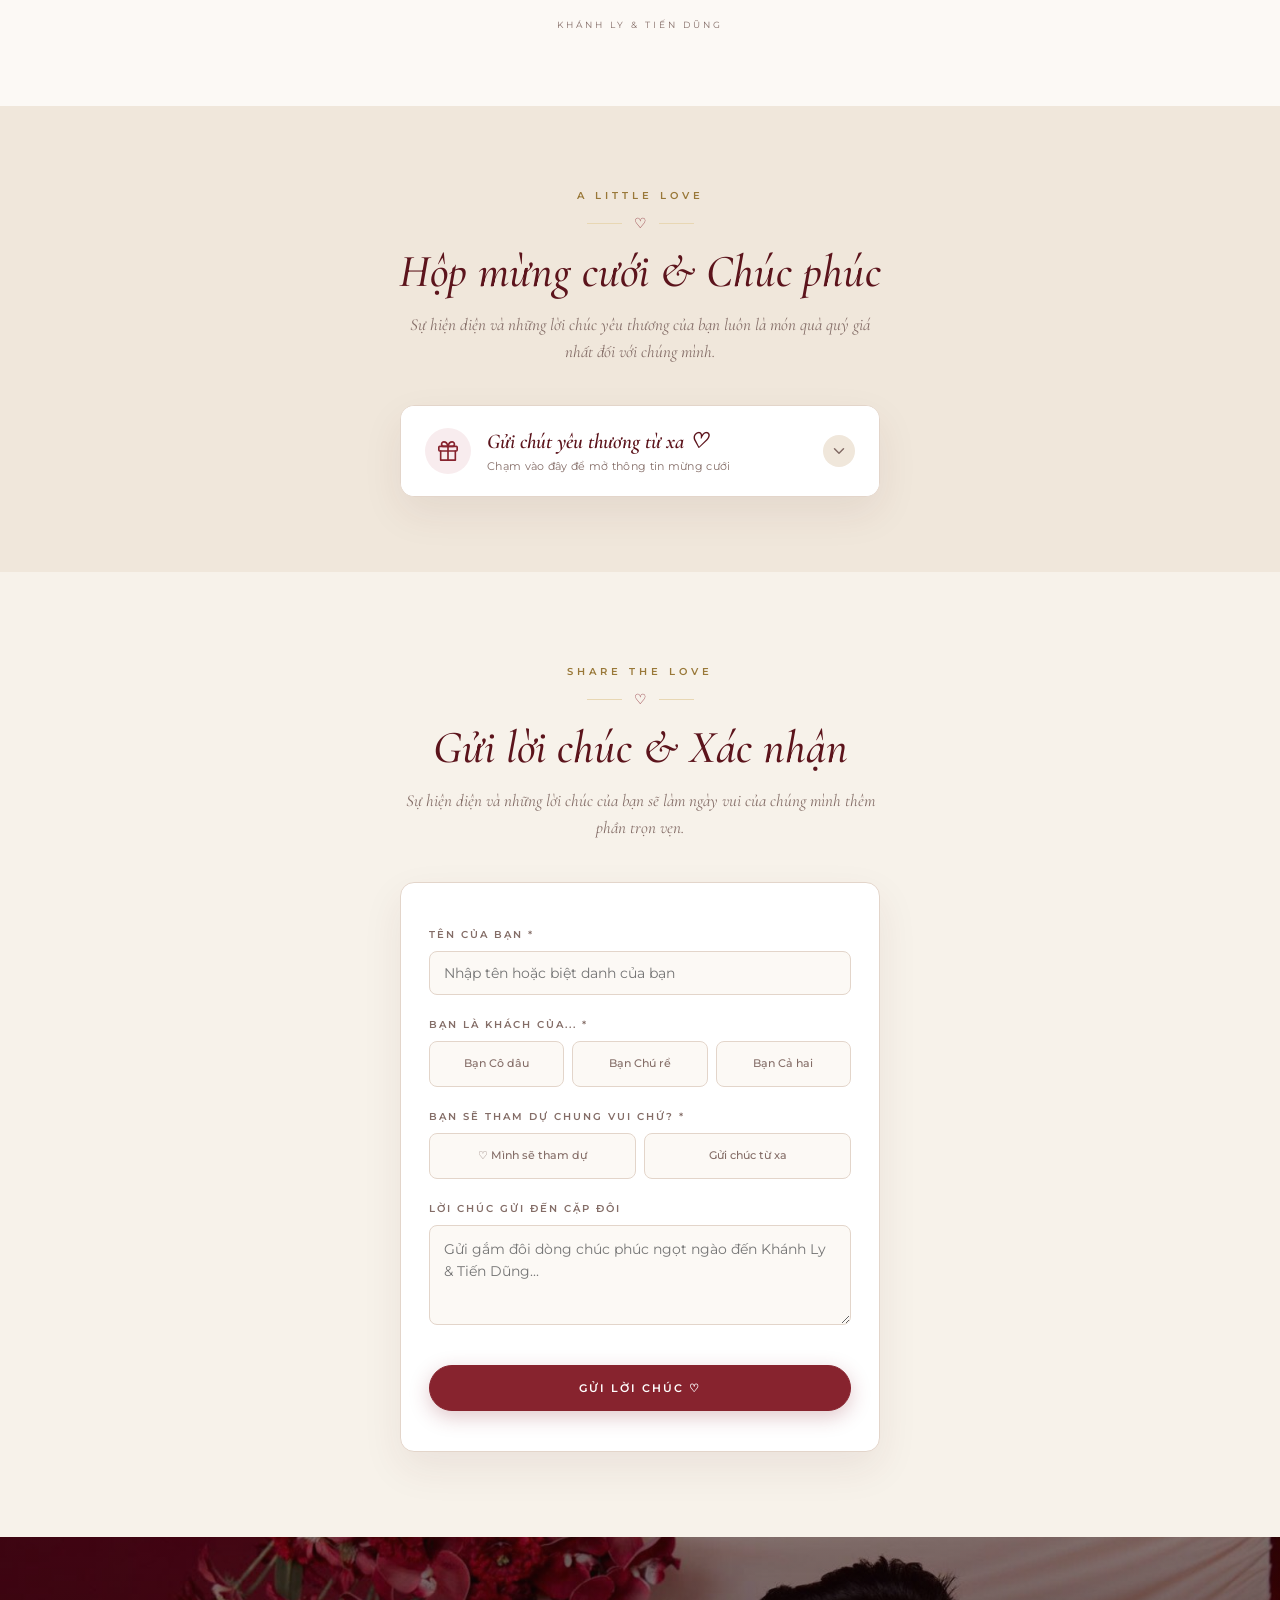
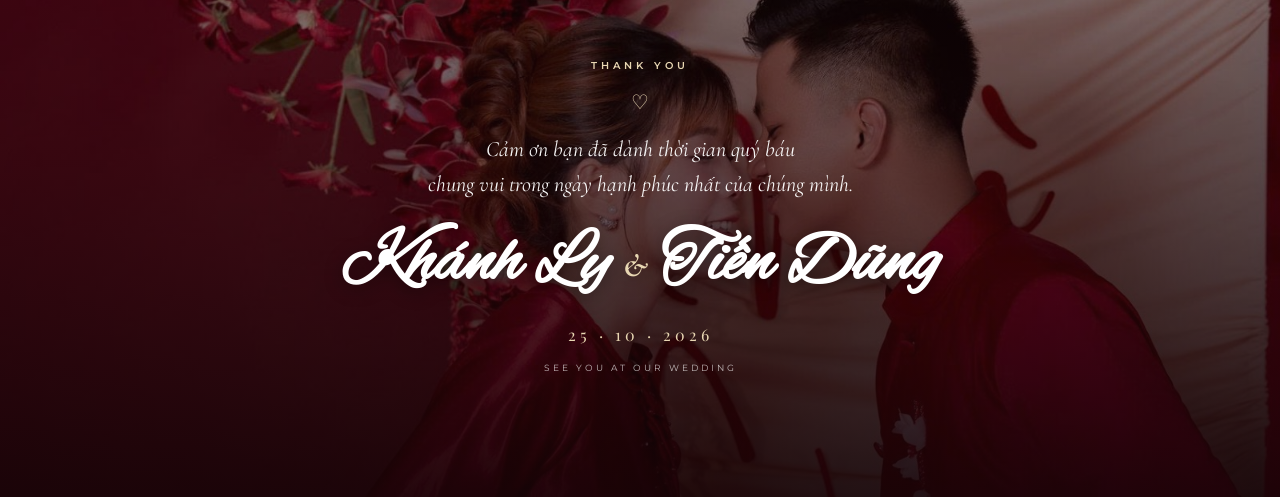
==== commit 76e8da44: "Add files via upload" ====
--- a/index.html
+++ b/index.html
@@ -237,16 +237,20 @@
             <!-- THÁNH LỄ HÔN PHỐI (LÃNH NHẬN BÍ TÍCH HÔN PHỐI TẠI THÁNH ĐƯỜNG) -->
             <div class="ceremony-card ceremony-card--church reveal">
                 <div class="church-cross-badge" aria-hidden="true">✝</div>
-                <p class="ceremony-invitation-tag">HIỆP Ý CẦU NGUYỆN &amp; THAM DỰ</p>
+                <p class="ceremony-invitation-tag">THAM DỰ &amp; HIỆP Ý CẦU NGUYỆN </p>
                 <h3 class="ceremony-heading">
                     <span class="ceremony-heading-main">Thánh Lễ Hôn Phối</span>
-                    <span class="ceremony-heading-side">Giáo xứ Đồng Đam</span>
+                    <span class="ceremony-heading-names">
+                        Maria Nguyễn Huyền Khánh Ly<br>
+                        <span class="names-ampersand">&amp;</span><br>
+                        Giuse Nguyễn Tiến Dũng
+                    </span>
                 </h3>
 
                 <!-- CÂU KINH THÁNH NỔI BẬT -->
                 <div class="church-scripture-quote">
-                    <p class="church-scripture-verse">“Tôi thuộc về người tôi yêu,<br>và người tôi yêu thuộc về tôi”</p>
-                    <span class="church-scripture-ref">(Dc 6,3)</span>
+                    <p class="church-scripture-verse">“Tôi thuộc về người tôi yêu,<br>và người tôi yêu thuộc về tôi (Dc 6,3)”</p>
+                    <span class="church-scripture-ref"></span>
                 </div>
 
                 <div class="ceremony-datetime-badge ceremony-datetime-badge--gold">
@@ -254,15 +258,24 @@
                     <strong class="ceremony-full-date">16 · 10 · 2026</strong>
                     <span class="ceremony-time-badge">19:00 Tối</span>
                 </div>
-
-                <p class="ceremony-location-label">THÁNH ĐƯỜNG GIÁO XỨ ĐỒNG ĐAM</p>
-                <p class="ceremony-address-text" id="ceremonyChurchAddress">
-                    <span>Nhà thờ Giáo xứ Đồng Đam, xã Bằng Luân,</span>
-                    <span>Đoan Hùng, tỉnh Phú Thọ</span>
+                
+                <!-- Dải phân cách -->
+                <div class="ceremony-divider">
+                    <span></span>
+                    <i>✝</i>
+                    <span></span>
+                </div>
+
+                <p class="ceremony-location-label ceremony-church-label">
+                    <svg width="15" height="15" viewBox="0 0 24 24" fill="none" stroke="currentColor" stroke-width="2.5" stroke-linecap="round" stroke-linejoin="round" style="margin-right: 6px; margin-bottom: 2px; flex-shrink: 0;">
+                        <path d="M21 10c0 7-9 13-9 13s-9-6-9-13a9 9 0 0 1 18 0z"></path>
+                        <circle cx="12" cy="10" r="3"></circle>
+                    </svg>
+                    <span>THÁNH ĐƯỜNG GIÁO XỨ ĐỒNG ĐAM</span>
                 </p>
 
                 <div class="ceremony-actions">
-                    <a href="https://www.google.com/maps/search/?api=1&query=Nh%C3%A0+th%E1%BB%9D+Gi%C3%A1o+x%E1%BB%A9+%C4%90%E1%BB%93ng+%C4%90am%2C+B%E1%BA%B1ng+Lu%C3%A2n%2C+%C4%90oan+H%C3%B9ng%2C+Ph%C3%BA+Th%E1%BB%8D" target="_blank" rel="noopener noreferrer" class="btn-primary btn-church">
+                    <a href="https://www.google.com/maps/search/?api=1&query=Nh%C3%A0+th%E1%BB%9D+Gi%C3%A1o+x%E1%BB%A9+%C4%90%E1%BB%93ng+%C4%90am%2C+B%E1%BA%B1ng+Lu%C3%A2n%2C+%C4%90oan+H%C3%B9ng%2C+Ph%C3%BA+Th%E1%BB%8D" target="_blank" rel="noopener noreferrer" class="btn-primary btn-church btn-wide">
                         <svg width="14" height="14" viewBox="0 0 24 24" fill="none" stroke="currentColor" stroke-width="2" stroke-linecap="round" stroke-linejoin="round">
                             <polygon points="1 6 1 22 8 18 16 22 23 18 23 2 16 6 8 2 1 6"></polygon>
                             <line x1="8" y1="2" x2="8" y2="18"></line>
@@ -270,13 +283,6 @@
                         </svg>
                         <span>Chỉ đường Nhà thờ (Google Maps)</span>
                     </a>
-                    <button type="button" class="btn-secondary" id="copyAddressChurchBtn">
-                        <svg width="14" height="14" viewBox="0 0 24 24" fill="none" stroke="currentColor" stroke-width="2" stroke-linecap="round" stroke-linejoin="round">
-                            <rect x="9" y="9" width="13" height="13" rx="2" ry="2"></rect>
-                            <path d="M5 15H4a2 2 0 0 1-2-2V4a2 2 0 0 1 2-2h9a2 2 0 0 1 2 2v1"></path>
-                        </svg>
-                        <span>Sao chép địa chỉ</span>
-                    </button>
                 </div>
             </div>
 
@@ -330,9 +336,9 @@
                 </div>
             </div>
 
-            <!-- TIỆC CƯỚI TẠI NHÀ TRAI (NHÀ CHÚ RỂ) -->
+            <!-- TIỆC CƯỚI TẠI NHÀ TRAI -->
             <div class="ceremony-card ceremony-card--groom reveal">
-                <p class="ceremony-invitation-tag">LỄ THÀNH HÔN &amp; TIỆC MỪNG</p>
+                <p class="ceremony-invitation-tag">TRÂN TRỌNG KÍNH MỜI</p>
                 <h3 class="ceremony-heading">
                     <span class="ceremony-heading-main">Tiệc mừng hạnh phúc</span>
                     <span class="ceremony-heading-side">Nhà Trai</span>
@@ -341,12 +347,13 @@
                 <div class="ceremony-datetime-badge">
                     <span class="ceremony-weekday">Chủ Nhật</span>
                     <strong class="ceremony-full-date">25 · 10 · 2026</strong>
-                    <span class="ceremony-time-badge">Tiệc Mừng Tại Tư Gia Nhà Trai</span>
-                </div>
-
-                <p class="ceremony-location-label">TƯ GIA NHÀ TRAI (NHÀ CHÚ RỂ)</p>
+                    <span class="ceremony-time-badge">Tiệc Mừng Hạnh Phúc</span>
+                </div>
+
+                <p class="ceremony-location-label">BẮT ĐẦU TIỆC · TẠI GIA ĐÌNH NHÀ TRAI</p>
                 <p class="ceremony-address-text" id="ceremonyGroomAddress">
                     <span>Xã Tây Cốc, tỉnh Phú Thọ</span>
+                    
                 </p>
 
                 <div class="ceremony-actions">
--- a/style.css
+++ b/style.css
@@ -2178,6 +2178,29 @@
         padding: 32px 14px;
     }
 
+    .ceremony-card:not(.ceremony-card--church) {
+        padding-top: 18px !important;
+        padding-bottom: 18px !important;
+        padding-left: 14px !important;
+        padding-right: 14px !important;
+    }
+
+    .ceremony-card:not(.ceremony-card--church) .btn-primary {
+        font-size: 10.5px !important;
+        letter-spacing: 0.8px !important;
+        padding: 10.5px 18px !important;
+        max-width: 100%;
+        white-space: nowrap;
+    }
+
+    .ceremony-card:not(.ceremony-card--church) .btn-secondary {
+        font-size: 10.5px !important;
+        letter-spacing: 0.8px !important;
+        padding: 9.5px 20px !important;
+        max-width: 100%;
+        white-space: nowrap;
+    }
+
     .ceremony-heading {
         gap: 2px;
         margin-bottom: 18px;
@@ -2203,6 +2226,17 @@
 
     .ceremony-time-badge {
         font-size: 16px !important;
+        white-space: nowrap !important;
+    }
+
+    .ceremony-location-label {
+        font-size: clamp(10.5px, 3.2vw, 12px) !important;
+        letter-spacing: 0.5px !important;
+        white-space: nowrap !important;
+        flex-wrap: nowrap !important;
+    }
+
+    .ceremony-church-label span {
         white-space: nowrap !important;
     }
 
@@ -2288,6 +2322,11 @@
 
     .ceremony-time-badge {
         font-size: 14px !important;
+    }
+
+    .ceremony-location-label {
+        font-size: 10.5px !important;
+        letter-spacing: 0.3px !important;
     }
 
     .family-names {
@@ -2311,28 +2350,170 @@
     }
 }
 
-/* === OVERRIDES THEO YÊU CẦU NGƯỜI DÙNG === */
+/* === OVERRIDES RIÊNG CHO THIỆP THÁNH LỄ HÔN PHỐI (NHÀ THỜ) === */
+.ceremony-card--church {
+    padding-bottom: 52px !important; /* Tăng khoảng cách từ nút đến mép dưới thiệp */
+}
+
+.ceremony-card--church .ceremony-heading {
+    margin-bottom: 28px !important; /* Tăng khoảng thở dưới cụm tên */
+}
+
+.ceremony-heading-names {
+    font-size: clamp(17px, 4.5vw, 22px); /* Nhỉnh hơn chút để làm điểm nhấn */
+    font-weight: 600;
+    line-height: 1.4;
+    color: var(--color-primary);
+    margin-top: 14px; /* Khoảng thở trên cụm tên */
+    font-family: var(--font-serif);
+    text-align: center;
+}
+
 .church-scripture-verse {
     white-space: nowrap;
-    font-size: 15.5px;
-}
+    font-size: 15px;
+    line-height: 1.6;
+}
+
+.church-scripture-quote {
+    margin-bottom: 28px !important; /* Cân lại nhịp đọc trước khung ngày giờ */
+}
+
+.ceremony-card--church .ceremony-datetime-badge {
+    padding: 12px 20px !important; /* Thu nhẹ padding bên trong */
+    margin-bottom: 16px !important; /* Giảm khoảng trống dư */
+}
+
 .ceremony-time-badge {
-    font-size: clamp(19px, 4vw, 24px) !important;
-    margin-top: 12px !important;
-}
+    font-size: clamp(18px, 4vw, 22px) !important;
+    margin-top: 8px !important;
+}
+
+.ceremony-card--church .ceremony-location-label {
+    margin-bottom: 28px !important; /* Thoáng hơn trước nút bấm nhà thờ */
+}
+
 .ceremony-location-label {
-    font-size: 13px !important;
-    letter-spacing: 1px !important;
-}
+    font-size: 13px;
+    letter-spacing: 1px;
+    display: flex;
+    align-items: center;
+    justify-content: center;
+    color: var(--color-text-heading);
+    white-space: nowrap !important;
+    flex-wrap: nowrap !important;
+}
+
+/* ==========================================================================
+   HỆ THỐNG KHOẢNG CÁCH ĐỒNG BỘ 2 THẺ SỰ KIỆN (NHÀ GÁI & NHÀ TRAI)
+   ========================================================================== */
+.ceremony-card:not(.ceremony-card--church) {
+    padding-top: 18px !important;     /* 1. Padding phía trên thẻ: 16-18px */
+    padding-bottom: 18px !important;  /* 7. Padding cuối thẻ: 16-18px */
+    padding-left: 20px;
+    padding-right: 20px;
+    display: flex;
+    flex-direction: column;
+    align-items: center;
+    text-align: center;
+}
+
+.ceremony-card:not(.ceremony-card--church) .ceremony-invitation-tag {
+    margin-bottom: 8px !important;
+}
+
+.ceremony-card:not(.ceremony-card--church) .ceremony-heading {
+    margin-bottom: 18px !important;   /* 2. Tiêu đề đến khung ngày: 16-20px */
+    gap: 2px !important;
+}
+
+.ceremony-card:not(.ceremony-card--church) .ceremony-datetime-badge {
+    margin-bottom: 14px !important;   /* 3. Khung ngày đến nhãn bắt đầu tiệc: 12-16px */
+    padding: 10px 24px !important;
+}
+
+.ceremony-card:not(.ceremony-card--church) .ceremony-location-label {
+    margin-bottom: 11px !important;   /* 4. Nhãn bắt đầu tiệc đến địa chỉ: 10-12px */
+}
+
+.ceremony-card:not(.ceremony-card--church) .ceremony-address-text {
+    margin: 0 auto 18px !important;   /* 5. Địa chỉ đến nút chỉ đường: 16-20px */
+    line-height: 1.5;
+}
+
+.ceremony-card:not(.ceremony-card--church) .ceremony-actions {
+    display: flex !important;
+    flex-direction: column !important;
+    align-items: center !important;
+    justify-content: center !important;
+    gap: 9px !important;              /* 6. Nút chỉ đường đến nút sao chép: 8-10px */
+    width: 100%;
+}
+
+.ceremony-card:not(.ceremony-card--church) .btn-primary {
+    font-size: 11px;
+    letter-spacing: 1.2px;
+    padding: 11px 22px;
+    white-space: nowrap;
+    max-width: 100%;
+}
+
+.ceremony-card:not(.ceremony-card--church) .btn-secondary {
+    font-size: 11px;
+    letter-spacing: 1px;
+    padding: 10px 22px;
+    white-space: nowrap;
+    max-width: 100%;
+}
+
+.ceremony-church-label {
+    white-space: nowrap !important;
+    flex-wrap: nowrap !important;
+}
+
+.ceremony-church-label span {
+    white-space: nowrap !important;
+}
+
 .ceremony-address-text {
     color: var(--color-text-heading) !important;
     font-weight: 500;
 }
-.btn-secondary {
-    border-color: #aa8c66 !important;
-    color: #5c4a3d !important;
-    background: rgba(197, 160, 89, 0.05);
-}
-.btn-secondary:hover {
-    background: rgba(197, 160, 89, 0.15) !important;
-}
+
+/* Styling cho dấu & */
+.names-ampersand {
+    font-family: var(--font-script, cursive);
+    color: var(--color-gold-dark, #aa8c66);
+    font-size: 1.6em;
+    font-weight: 500;
+    line-height: 1;
+    display: inline-block;
+    margin: 4px 0;
+}
+
+/* Styling cho dải phân cách */
+.ceremony-divider {
+    display: flex;
+    align-items: center;
+    justify-content: center;
+    gap: 12px;
+    margin: 0 auto 24px; /* Giảm margin top vì đã có margin-bottom của badge */
+    width: 65%;
+}
+.ceremony-divider span {
+    flex: 1;
+    height: 1px;
+    background: linear-gradient(90deg, transparent, rgba(170, 140, 102, 0.4), transparent);
+}
+.ceremony-divider i {
+    font-size: 10px;
+    color: var(--color-gold-dark, #aa8c66);
+    font-style: normal;
+}
+
+/* Nút bấm rộng */
+.btn-wide {
+    width: 80%;
+    max-width: 280px;
+}
+
